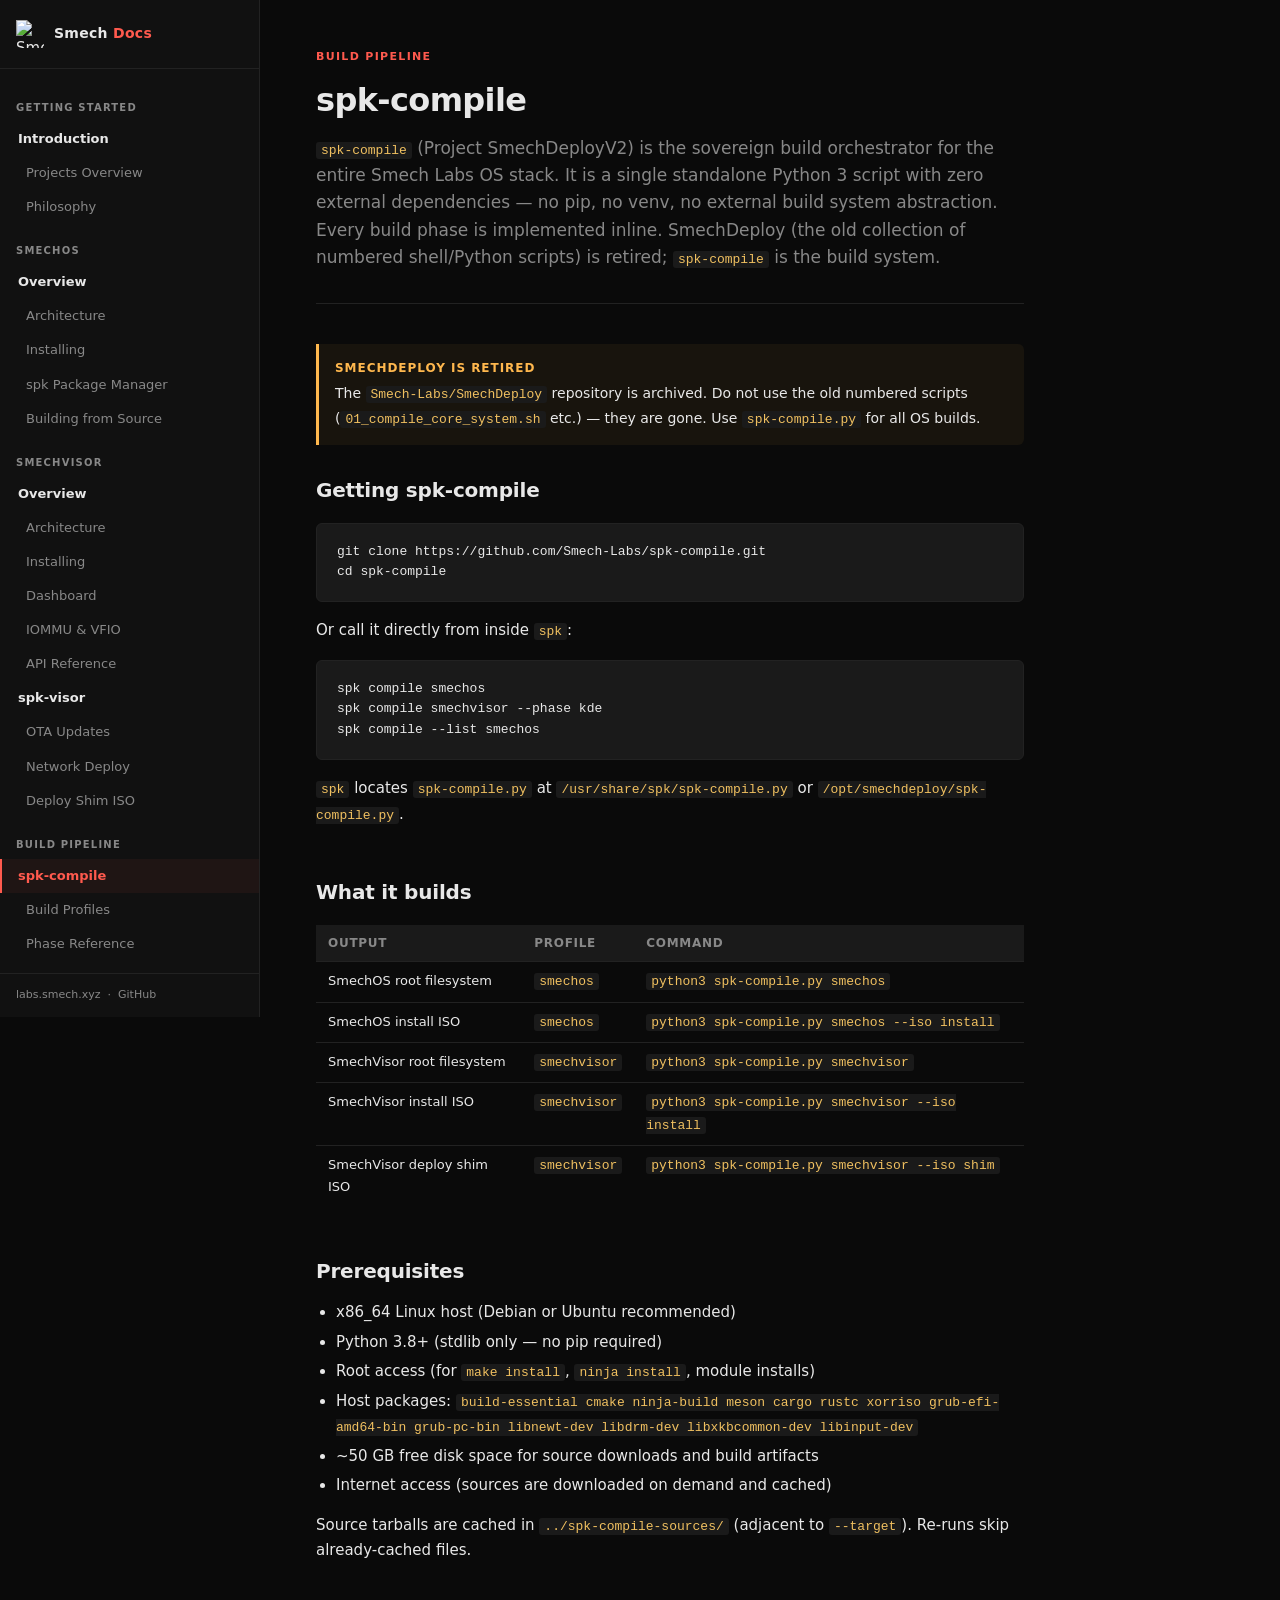
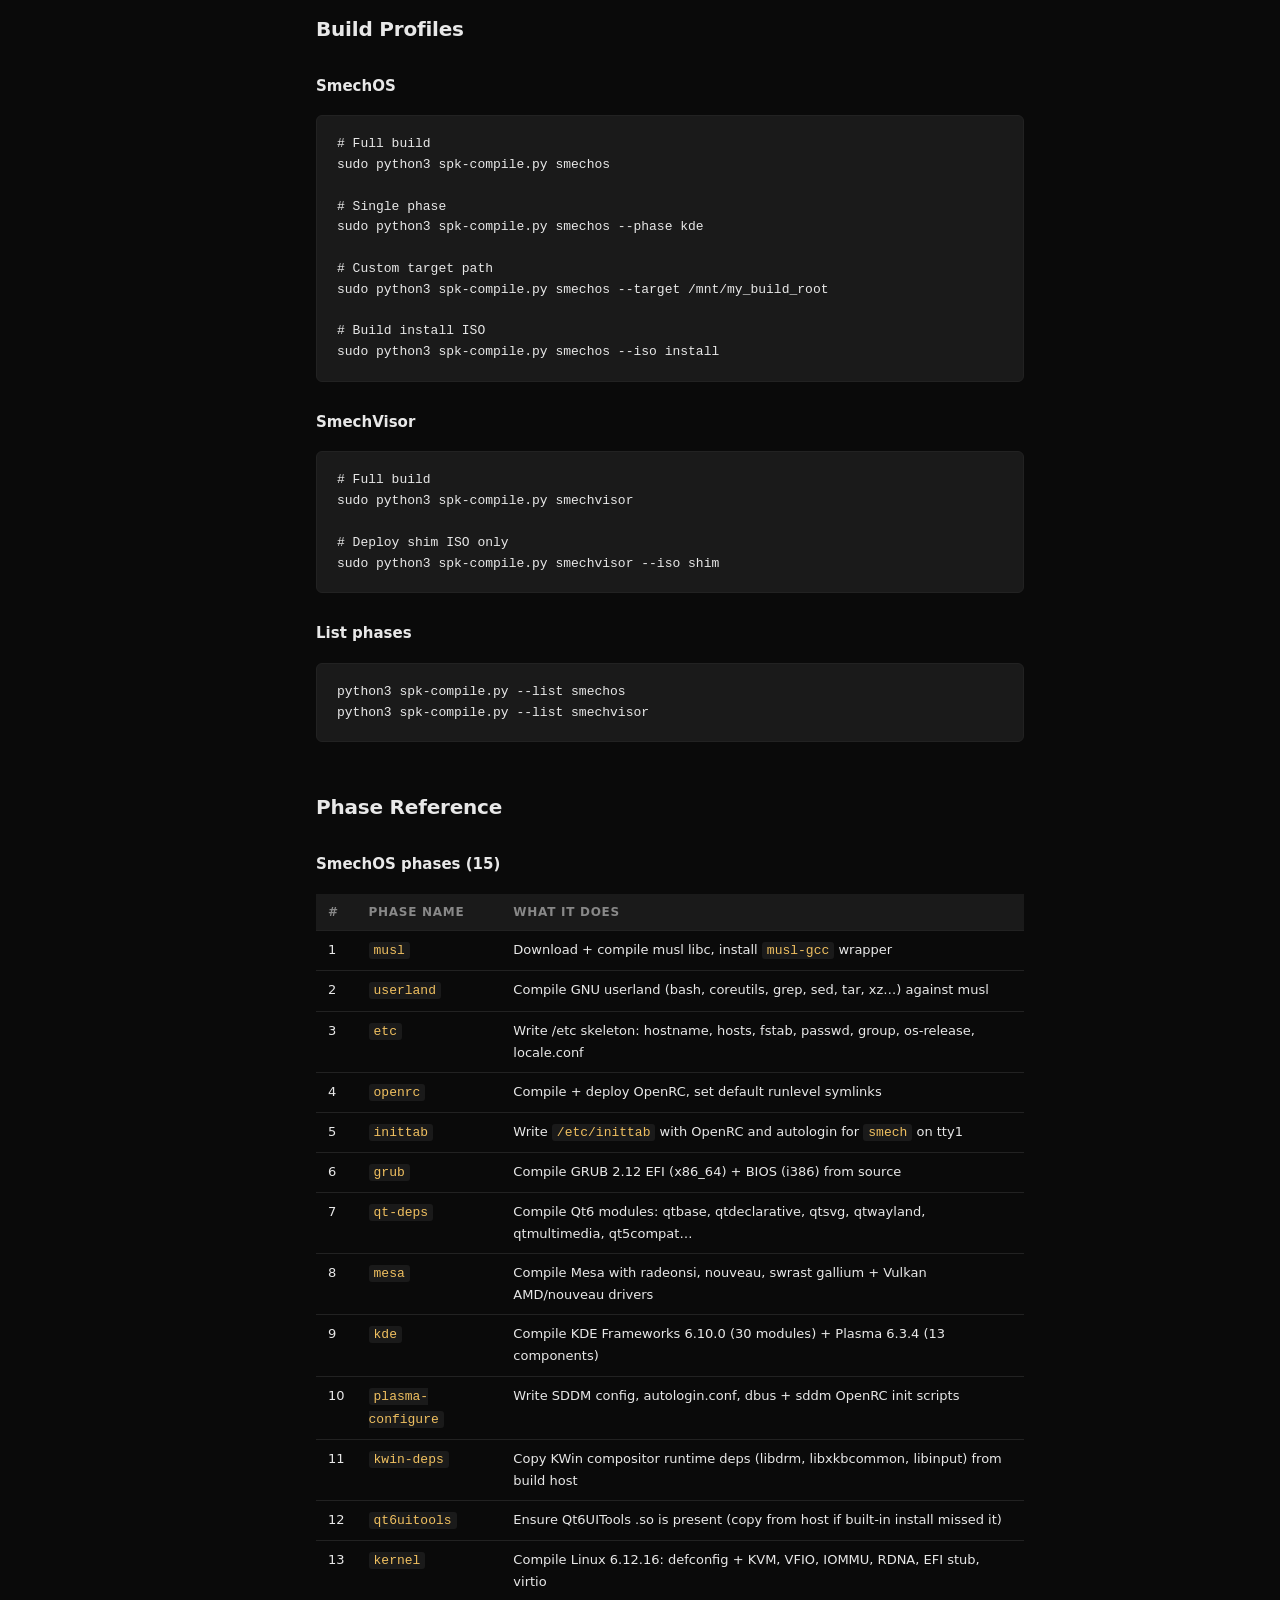
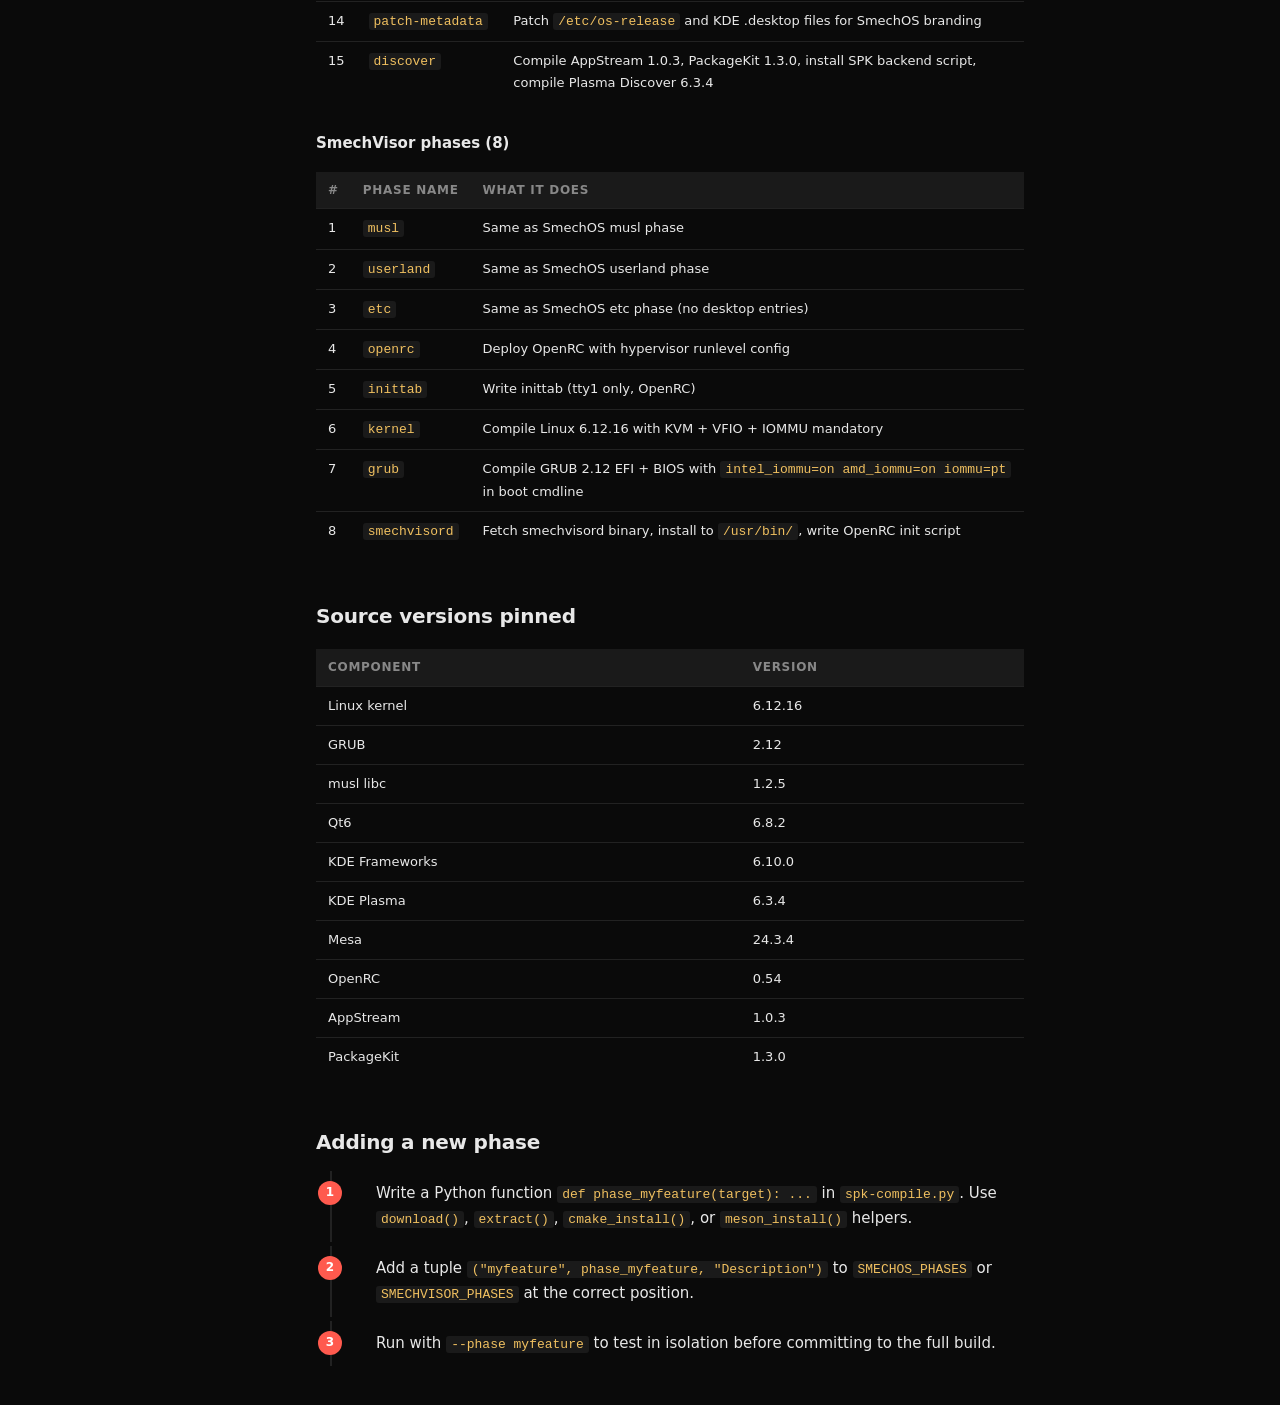
==== smechdeploy.html @ 501288fc "docs: retire SmechDeploy page, replace with spk-compile reference - Page renamed to spk-compile (tit" ====
<!DOCTYPE html>
<html lang="en">
<head>
<meta charset="UTF-8">
<meta name="viewport" content="width=device-width, initial-scale=1.0">
<title>spk-compile -- Smech Labs Docs</title>
<link rel="stylesheet" href="style.css">
<link rel="icon" href="https://labs.smech.xyz/logo.svg" type="image/svg+xml">
</head>
<body>

<button class="nav-toggle" id="navToggle" aria-label="Toggle navigation"><span></span><span></span><span></span></button>

<aside class="sidebar">
  <a class="sidebar-brand" href="index.html">
    <img src="https://labs.smech.xyz/logo.svg" alt="Smech Labs">
    <span>Smech <em>Docs</em></span>
  </a>
  <nav class="sidebar-nav">
    <span class="nav-section-label">Getting Started</span>
    <a href="index.html" class="section-link">Introduction</a>
    <a href="index.html#projects">Projects Overview</a>
    <a href="index.html#philosophy">Philosophy</a>

    <span class="nav-section-label">SmechOS</span>
    <a href="smechos.html" class="section-link">Overview</a>
    <a href="smechos.html#architecture">Architecture</a>
    <a href="smechos.html#installing">Installing</a>
    <a href="smechos.html#spk">spk Package Manager</a>
    <a href="smechos.html#build">Building from Source</a>

    <span class="nav-section-label">SmechVisor</span>
    <a href="smechvisor.html" class="section-link">Overview</a>
    <a href="smechvisor.html#architecture">Architecture</a>
    <a href="smechvisor.html#installing">Installing</a>
    <a href="smechvisor.html#dashboard">Dashboard</a>
    <a href="smechvisor.html#iommu">IOMMU &amp; VFIO</a>
    <a href="smechvisor.html#api">API Reference</a>
    <a href="spk-visor.html" class="section-link">spk-visor</a>
    <a href="spk-visor.html#ota">OTA Updates</a>
    <a href="spk-visor.html#deploy">Network Deploy</a>
    <a href="spk-visor.html#shim">Deploy Shim ISO</a>

    <span class="nav-section-label">Build Pipeline</span>
    <a href="smechdeploy.html" class="section-link active">spk-compile</a>
    <a href="smechdeploy.html#profiles">Build Profiles</a>
    <a href="smechdeploy.html#phases">Phase Reference</a>
  </nav>
  <div class="sidebar-footer">
    <a href="https://labs.smech.xyz" target="_blank">labs.smech.xyz</a> &nbsp;·&nbsp;
    <a href="https://github.com/Smech-Labs" target="_blank">GitHub</a>
  </div>
</aside>

<main class="main">
  <h1>
    <span class="page-label">Build Pipeline</span>
    spk-compile
  </h1>
  <p class="page-intro">
    <code>spk-compile</code> (Project SmechDeployV2) is the sovereign build orchestrator
    for the entire Smech Labs OS stack. It is a single standalone Python 3 script with
    zero external dependencies — no pip, no venv, no external build system abstraction.
    Every build phase is implemented inline. SmechDeploy (the old collection of numbered
    shell/Python scripts) is retired; <code>spk-compile</code> is the build system.
  </p>

  <div class="callout warn">
    <strong>SmechDeploy is retired</strong>
    The <code>Smech-Labs/SmechDeploy</code> repository is archived. Do not use the old
    numbered scripts (<code>01_compile_core_system.sh</code> etc.) — they are gone.
    Use <code>spk-compile.py</code> for all OS builds.
  </div>

  <h2>Getting spk-compile</h2>
  <pre><code>git clone https://github.com/Smech-Labs/spk-compile.git
cd spk-compile</code></pre>
  <p>Or call it directly from inside <code>spk</code>:</p>
  <pre><code>spk compile smechos
spk compile smechvisor --phase kde
spk compile --list smechos</code></pre>
  <p><code>spk</code> locates <code>spk-compile.py</code> at
     <code>/usr/share/spk/spk-compile.py</code> or
     <code>/opt/smechdeploy/spk-compile.py</code>.</p>

  <h2>What it builds</h2>
  <table>
    <thead><tr><th>Output</th><th>Profile</th><th>Command</th></tr></thead>
    <tbody>
      <tr>
        <td>SmechOS root filesystem</td>
        <td><code>smechos</code></td>
        <td><code>python3 spk-compile.py smechos</code></td>
      </tr>
      <tr>
        <td>SmechOS install ISO</td>
        <td><code>smechos</code></td>
        <td><code>python3 spk-compile.py smechos --iso install</code></td>
      </tr>
      <tr>
        <td>SmechVisor root filesystem</td>
        <td><code>smechvisor</code></td>
        <td><code>python3 spk-compile.py smechvisor</code></td>
      </tr>
      <tr>
        <td>SmechVisor install ISO</td>
        <td><code>smechvisor</code></td>
        <td><code>python3 spk-compile.py smechvisor --iso install</code></td>
      </tr>
      <tr>
        <td>SmechVisor deploy shim ISO</td>
        <td><code>smechvisor</code></td>
        <td><code>python3 spk-compile.py smechvisor --iso shim</code></td>
      </tr>
    </tbody>
  </table>

  <h2>Prerequisites</h2>
  <ul>
    <li>x86_64 Linux host (Debian or Ubuntu recommended)</li>
    <li>Python 3.8+ (stdlib only — no pip required)</li>
    <li>Root access (for <code>make install</code>, <code>ninja install</code>, module installs)</li>
    <li>Host packages: <code>build-essential cmake ninja-build meson cargo rustc xorriso grub-efi-amd64-bin grub-pc-bin libnewt-dev libdrm-dev libxkbcommon-dev libinput-dev</code></li>
    <li>~50 GB free disk space for source downloads and build artifacts</li>
    <li>Internet access (sources are downloaded on demand and cached)</li>
  </ul>
  <p>Source tarballs are cached in <code>../spk-compile-sources/</code> (adjacent to <code>--target</code>).
     Re-runs skip already-cached files.</p>

  <h2 id="profiles">Build Profiles</h2>

  <h3>SmechOS</h3>
  <pre><code># Full build
sudo python3 spk-compile.py smechos

# Single phase
sudo python3 spk-compile.py smechos --phase kde

# Custom target path
sudo python3 spk-compile.py smechos --target /mnt/my_build_root

# Build install ISO
sudo python3 spk-compile.py smechos --iso install</code></pre>

  <h3>SmechVisor</h3>
  <pre><code># Full build
sudo python3 spk-compile.py smechvisor

# Deploy shim ISO only
sudo python3 spk-compile.py smechvisor --iso shim</code></pre>

  <h3>List phases</h3>
  <pre><code>python3 spk-compile.py --list smechos
python3 spk-compile.py --list smechvisor</code></pre>

  <h2 id="phases">Phase Reference</h2>

  <h3>SmechOS phases (15)</h3>
  <table>
    <thead><tr><th>#</th><th>Phase name</th><th>What it does</th></tr></thead>
    <tbody>
      <tr><td>1</td><td><code>musl</code></td><td>Download + compile musl libc, install <code>musl-gcc</code> wrapper</td></tr>
      <tr><td>2</td><td><code>userland</code></td><td>Compile GNU userland (bash, coreutils, grep, sed, tar, xz…) against musl</td></tr>
      <tr><td>3</td><td><code>etc</code></td><td>Write /etc skeleton: hostname, hosts, fstab, passwd, group, os-release, locale.conf</td></tr>
      <tr><td>4</td><td><code>openrc</code></td><td>Compile + deploy OpenRC, set default runlevel symlinks</td></tr>
      <tr><td>5</td><td><code>inittab</code></td><td>Write <code>/etc/inittab</code> with OpenRC and autologin for <code>smech</code> on tty1</td></tr>
      <tr><td>6</td><td><code>grub</code></td><td>Compile GRUB 2.12 EFI (x86_64) + BIOS (i386) from source</td></tr>
      <tr><td>7</td><td><code>qt-deps</code></td><td>Compile Qt6 modules: qtbase, qtdeclarative, qtsvg, qtwayland, qtmultimedia, qt5compat…</td></tr>
      <tr><td>8</td><td><code>mesa</code></td><td>Compile Mesa with radeonsi, nouveau, swrast gallium + Vulkan AMD/nouveau drivers</td></tr>
      <tr><td>9</td><td><code>kde</code></td><td>Compile KDE Frameworks 6.10.0 (30 modules) + Plasma 6.3.4 (13 components)</td></tr>
      <tr><td>10</td><td><code>plasma-configure</code></td><td>Write SDDM config, autologin.conf, dbus + sddm OpenRC init scripts</td></tr>
      <tr><td>11</td><td><code>kwin-deps</code></td><td>Copy KWin compositor runtime deps (libdrm, libxkbcommon, libinput) from build host</td></tr>
      <tr><td>12</td><td><code>qt6uitools</code></td><td>Ensure Qt6UITools .so is present (copy from host if built-in install missed it)</td></tr>
      <tr><td>13</td><td><code>kernel</code></td><td>Compile Linux 6.12.16: defconfig + KVM, VFIO, IOMMU, RDNA, EFI stub, virtio</td></tr>
      <tr><td>14</td><td><code>patch-metadata</code></td><td>Patch <code>/etc/os-release</code> and KDE .desktop files for SmechOS branding</td></tr>
      <tr><td>15</td><td><code>discover</code></td><td>Compile AppStream 1.0.3, PackageKit 1.3.0, install SPK backend script, compile Plasma Discover 6.3.4</td></tr>
    </tbody>
  </table>

  <h3>SmechVisor phases (8)</h3>
  <table>
    <thead><tr><th>#</th><th>Phase name</th><th>What it does</th></tr></thead>
    <tbody>
      <tr><td>1</td><td><code>musl</code></td><td>Same as SmechOS musl phase</td></tr>
      <tr><td>2</td><td><code>userland</code></td><td>Same as SmechOS userland phase</td></tr>
      <tr><td>3</td><td><code>etc</code></td><td>Same as SmechOS etc phase (no desktop entries)</td></tr>
      <tr><td>4</td><td><code>openrc</code></td><td>Deploy OpenRC with hypervisor runlevel config</td></tr>
      <tr><td>5</td><td><code>inittab</code></td><td>Write inittab (tty1 only, OpenRC)</td></tr>
      <tr><td>6</td><td><code>kernel</code></td><td>Compile Linux 6.12.16 with KVM + VFIO + IOMMU mandatory</td></tr>
      <tr><td>7</td><td><code>grub</code></td><td>Compile GRUB 2.12 EFI + BIOS with <code>intel_iommu=on amd_iommu=on iommu=pt</code> in boot cmdline</td></tr>
      <tr><td>8</td><td><code>smechvisord</code></td><td>Fetch smechvisord binary, install to <code>/usr/bin/</code>, write OpenRC init script</td></tr>
    </tbody>
  </table>

  <h2>Source versions pinned</h2>
  <table>
    <thead><tr><th>Component</th><th>Version</th></tr></thead>
    <tbody>
      <tr><td>Linux kernel</td><td>6.12.16</td></tr>
      <tr><td>GRUB</td><td>2.12</td></tr>
      <tr><td>musl libc</td><td>1.2.5</td></tr>
      <tr><td>Qt6</td><td>6.8.2</td></tr>
      <tr><td>KDE Frameworks</td><td>6.10.0</td></tr>
      <tr><td>KDE Plasma</td><td>6.3.4</td></tr>
      <tr><td>Mesa</td><td>24.3.4</td></tr>
      <tr><td>OpenRC</td><td>0.54</td></tr>
      <tr><td>AppStream</td><td>1.0.3</td></tr>
      <tr><td>PackageKit</td><td>1.3.0</td></tr>
    </tbody>
  </table>

  <h2>Adding a new phase</h2>
  <ol class="steps">
    <li>Write a Python function <code>def phase_myfeature(target): ...</code> in <code>spk-compile.py</code>. Use <code>download()</code>, <code>extract()</code>, <code>cmake_install()</code>, or <code>meson_install()</code> helpers.</li>
    <li>Add a tuple <code>("myfeature", phase_myfeature, "Description")</code> to <code>SMECHOS_PHASES</code> or <code>SMECHVISOR_PHASES</code> at the correct position.</li>
    <li>Run with <code>--phase myfeature</code> to test in isolation before committing to the full build.</li>
  </ol>
</main>

<script src="nav.js"></script>
</body>
</html>
---- style.css ----
:root {
  --bg: #0a0a0a;
  --bg2: #111111;
  --bg3: #1a1a1a;
  --border: #222222;
  --accent: #ff5a4e;
  --text: #e8e8e8;
  --text-dim: #888888;
  --text-code: #f0c060;
  --sidebar-w: 260px;
  --font: 'Inter', system-ui, sans-serif;
  --font-mono: 'JetBrains Mono', 'Fira Code', monospace;
}

* { box-sizing: border-box; margin: 0; padding: 0; }

body {
  background: var(--bg);
  color: var(--text);
  font-family: var(--font);
  font-size: 15px;
  line-height: 1.7;
  display: flex;
  min-height: 100vh;
}

/* ── Sidebar ── */
.sidebar {
  width: var(--sidebar-w);
  min-height: 100vh;
  background: var(--bg2);
  border-right: 1px solid var(--border);
  position: fixed;
  top: 0; left: 0;
  overflow-y: auto;
  display: flex;
  flex-direction: column;
  z-index: 100;
}

.sidebar-brand {
  display: flex;
  align-items: center;
  gap: 10px;
  padding: 20px 16px;
  border-bottom: 1px solid var(--border);
  text-decoration: none;
  color: var(--text);
}

.sidebar-brand img { width: 28px; height: 28px; }
.sidebar-brand span { font-weight: 700; font-size: 14px; letter-spacing: 0.02em; }
.sidebar-brand em { color: var(--accent); font-style: normal; }

.sidebar-nav { padding: 12px 0; flex: 1; }

.nav-section {
  margin-bottom: 4px;
}

.nav-section-label {
  display: block;
  padding: 6px 16px;
  font-size: 10px;
  font-weight: 700;
  letter-spacing: 0.12em;
  text-transform: uppercase;
  color: var(--text-dim);
  margin-top: 12px;
}

.sidebar-nav a {
  display: block;
  padding: 6px 16px 6px 24px;
  color: var(--text-dim);
  text-decoration: none;
  font-size: 13px;
  border-left: 2px solid transparent;
  transition: color 0.15s, border-color 0.15s, background 0.15s;
}

.sidebar-nav a:hover {
  color: var(--text);
  background: var(--bg3);
}

.sidebar-nav a.active {
  color: var(--accent);
  border-left-color: var(--accent);
  background: rgba(255,90,78,0.06);
}

.sidebar-nav a.section-link {
  padding-left: 16px;
  font-weight: 600;
  color: var(--text);
  font-size: 13px;
}

.sidebar-nav a.section-link.active {
  color: var(--accent);
  border-left-color: var(--accent);
}

.sidebar-footer {
  padding: 12px 16px;
  border-top: 1px solid var(--border);
  font-size: 11px;
  color: var(--text-dim);
}

.sidebar-footer a { color: var(--text-dim); text-decoration: none; }
.sidebar-footer a:hover { color: var(--accent); }

/* ── Main content ── */
.main {
  margin-left: var(--sidebar-w);
  flex: 1;
  max-width: 820px;
  padding: 48px 56px;
}

/* ── Typography ── */
h1 {
  font-size: 32px;
  font-weight: 800;
  margin-bottom: 8px;
  letter-spacing: -0.02em;
}

h1 .page-label {
  display: block;
  font-size: 11px;
  font-weight: 600;
  letter-spacing: 0.12em;
  text-transform: uppercase;
  color: var(--accent);
  margin-bottom: 6px;
}

.page-intro {
  font-size: 17px;
  color: var(--text-dim);
  margin-bottom: 40px;
  border-bottom: 1px solid var(--border);
  padding-bottom: 32px;
  line-height: 1.6;
}

h2 {
  font-size: 20px;
  font-weight: 700;
  margin: 40px 0 12px;
  padding-top: 8px;
  letter-spacing: -0.01em;
}

h2:first-of-type { margin-top: 0; }

h3 {
  font-size: 15px;
  font-weight: 700;
  margin: 28px 0 8px;
  color: var(--text);
}

p { margin-bottom: 14px; }
p:last-child { margin-bottom: 0; }

a { color: var(--accent); text-decoration: none; }
a:hover { text-decoration: underline; }

ul, ol { padding-left: 20px; margin-bottom: 14px; }
li { margin-bottom: 4px; }

/* ── Code ── */
code {
  font-family: var(--font-mono);
  font-size: 13px;
  color: var(--text-code);
  background: var(--bg3);
  padding: 1px 5px;
  border-radius: 3px;
}

pre {
  background: var(--bg3);
  border: 1px solid var(--border);
  border-radius: 6px;
  padding: 18px 20px;
  overflow-x: auto;
  margin: 16px 0;
  font-family: var(--font-mono);
  font-size: 13px;
  line-height: 1.6;
}

pre code {
  background: none;
  padding: 0;
  color: var(--text);
}

/* ── Info boxes ── */
.callout {
  border-left: 3px solid var(--accent);
  background: rgba(255,90,78,0.06);
  padding: 14px 16px;
  border-radius: 0 6px 6px 0;
  margin: 20px 0;
  font-size: 14px;
}

.callout.note {
  border-color: #4e9fff;
  background: rgba(78,159,255,0.06);
}

.callout.warn {
  border-color: #ffb84e;
  background: rgba(255,184,78,0.06);
}

.callout strong { display: block; margin-bottom: 4px; font-size: 12px; text-transform: uppercase; letter-spacing: 0.08em; }
.callout.note strong { color: #4e9fff; }
.callout.warn strong { color: #ffb84e; }
.callout strong { color: var(--accent); }

/* ── Tables ── */
table {
  width: 100%;
  border-collapse: collapse;
  margin: 16px 0;
  font-size: 13px;
}

th {
  text-align: left;
  padding: 8px 12px;
  background: var(--bg3);
  border-bottom: 1px solid var(--border);
  font-weight: 600;
  font-size: 12px;
  text-transform: uppercase;
  letter-spacing: 0.06em;
  color: var(--text-dim);
}

td {
  padding: 8px 12px;
  border-bottom: 1px solid var(--border);
  vertical-align: top;
}

tr:last-child td { border-bottom: none; }

/* ── Badges ── */
.badge {
  display: inline-block;
  padding: 2px 7px;
  border-radius: 3px;
  font-size: 11px;
  font-weight: 700;
  letter-spacing: 0.04em;
  text-transform: uppercase;
}

.badge-alpha { background: rgba(255,90,78,0.15); color: #ff5a4e; }
.badge-beta  { background: rgba(255,184,78,0.15); color: #ffb84e; }

/* ── Command reference cards ── */
.cmd-card {
  border: 1px solid var(--border);
  border-radius: 6px;
  margin: 12px 0;
  overflow: hidden;
}

.cmd-card-header {
  padding: 10px 14px;
  background: var(--bg3);
  display: flex;
  align-items: center;
  gap: 10px;
}

.cmd-card-header code {
  background: none;
  padding: 0;
  font-size: 14px;
  font-weight: 700;
  color: var(--text);
}

.cmd-card-body {
  padding: 12px 14px;
  font-size: 13px;
}

/* ── Step list ── */
.steps { list-style: none; padding: 0; counter-reset: steps; }
.steps li {
  counter-increment: steps;
  padding: 10px 12px 10px 44px;
  border-left: 2px solid var(--border);
  margin-left: 14px;
  margin-bottom: 4px;
  position: relative;
}
.steps li::before {
  content: counter(steps);
  position: absolute;
  left: -14px;
  top: 10px;
  width: 24px;
  height: 24px;
  background: var(--accent);
  color: #fff;
  border-radius: 50%;
  font-size: 12px;
  font-weight: 700;
  display: flex;
  align-items: center;
  justify-content: center;
}

/* ── Nav toggle (mobile) ── */
.nav-toggle {
  display: none;
  position: fixed;
  top: 14px;
  left: 14px;
  z-index: 200;
  background: var(--bg2);
  border: 1px solid var(--border);
  border-radius: 4px;
  padding: 8px 10px;
  cursor: pointer;
  flex-direction: column;
  gap: 4px;
}

.nav-toggle span {
  display: block;
  width: 18px;
  height: 2px;
  background: var(--text);
  border-radius: 1px;
}

@media (max-width: 768px) {
  .sidebar { transform: translateX(-100%); transition: transform 0.2s; }
  .sidebar.open { transform: translateX(0); }
  .main { margin-left: 0; padding: 72px 20px 40px; }
  .nav-toggle { display: flex; }
}

hr { border: none; border-top: 1px solid var(--border); margin: 32px 0; }
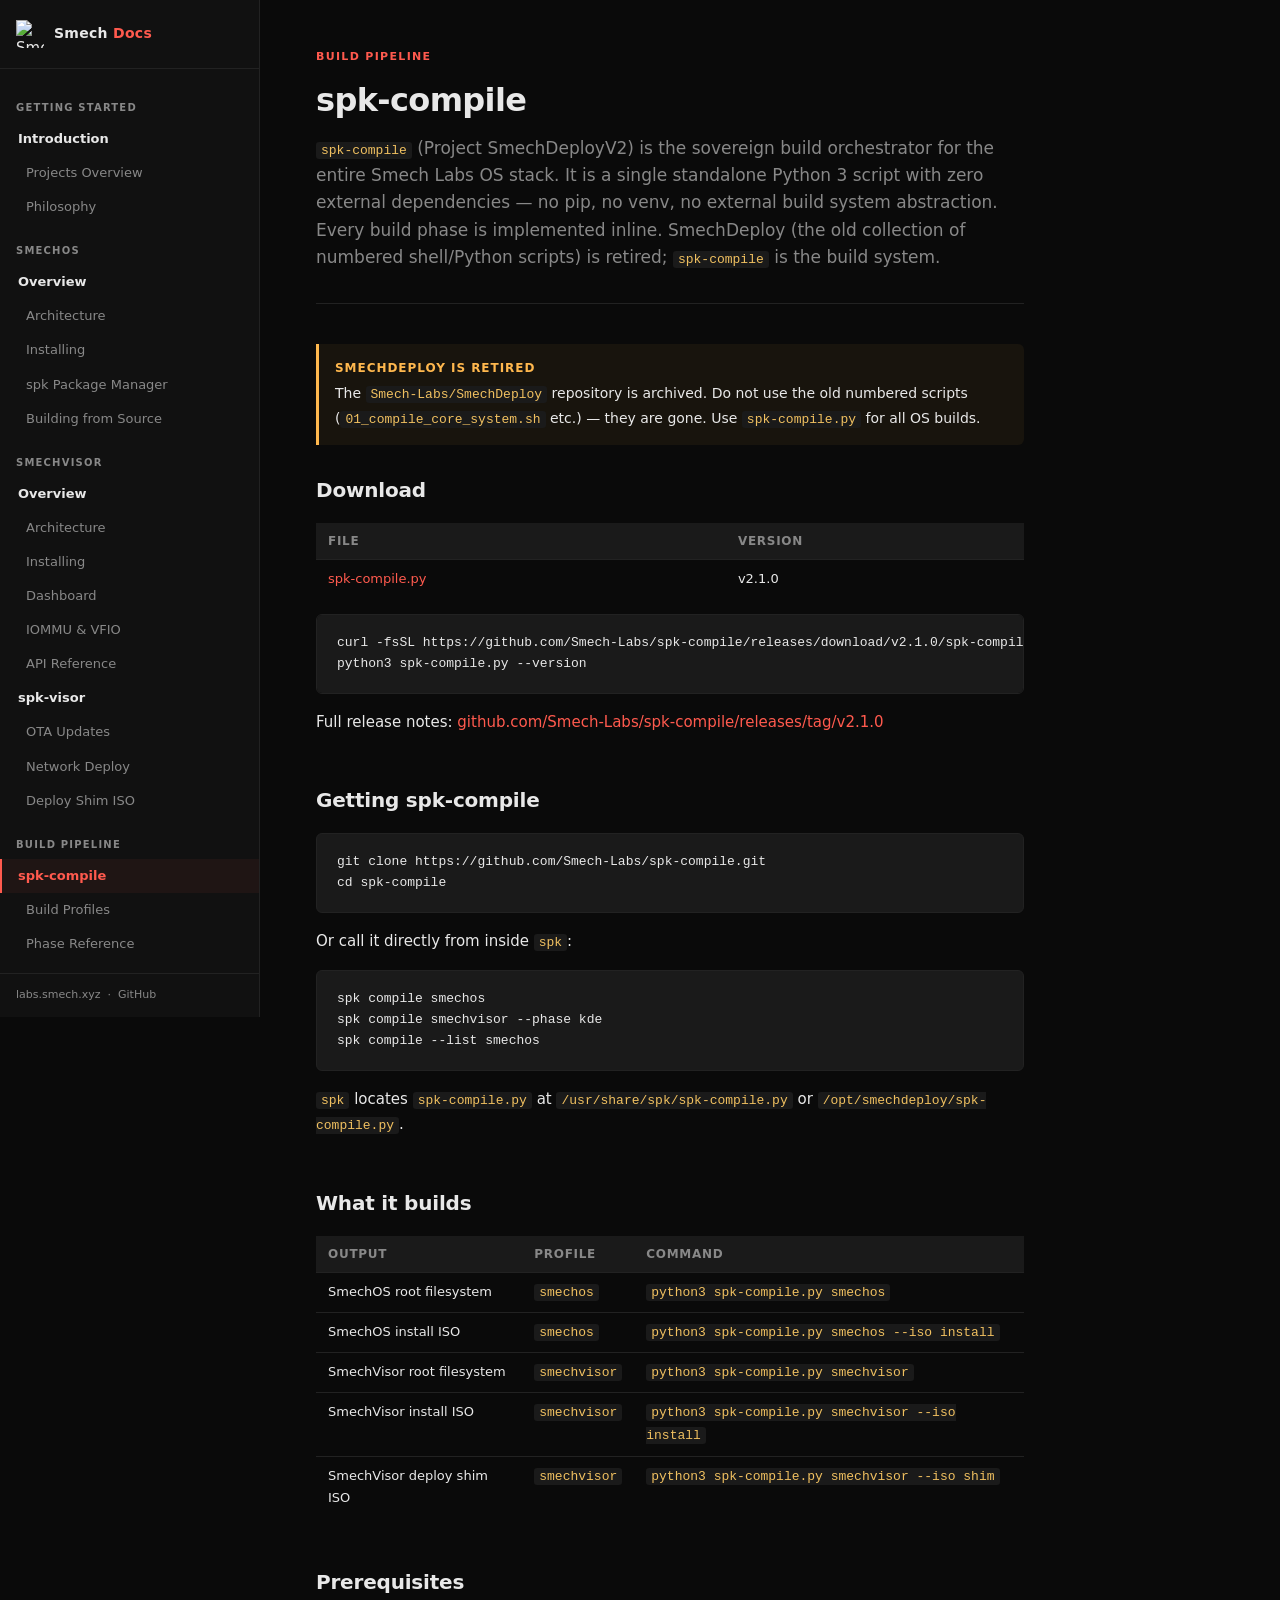
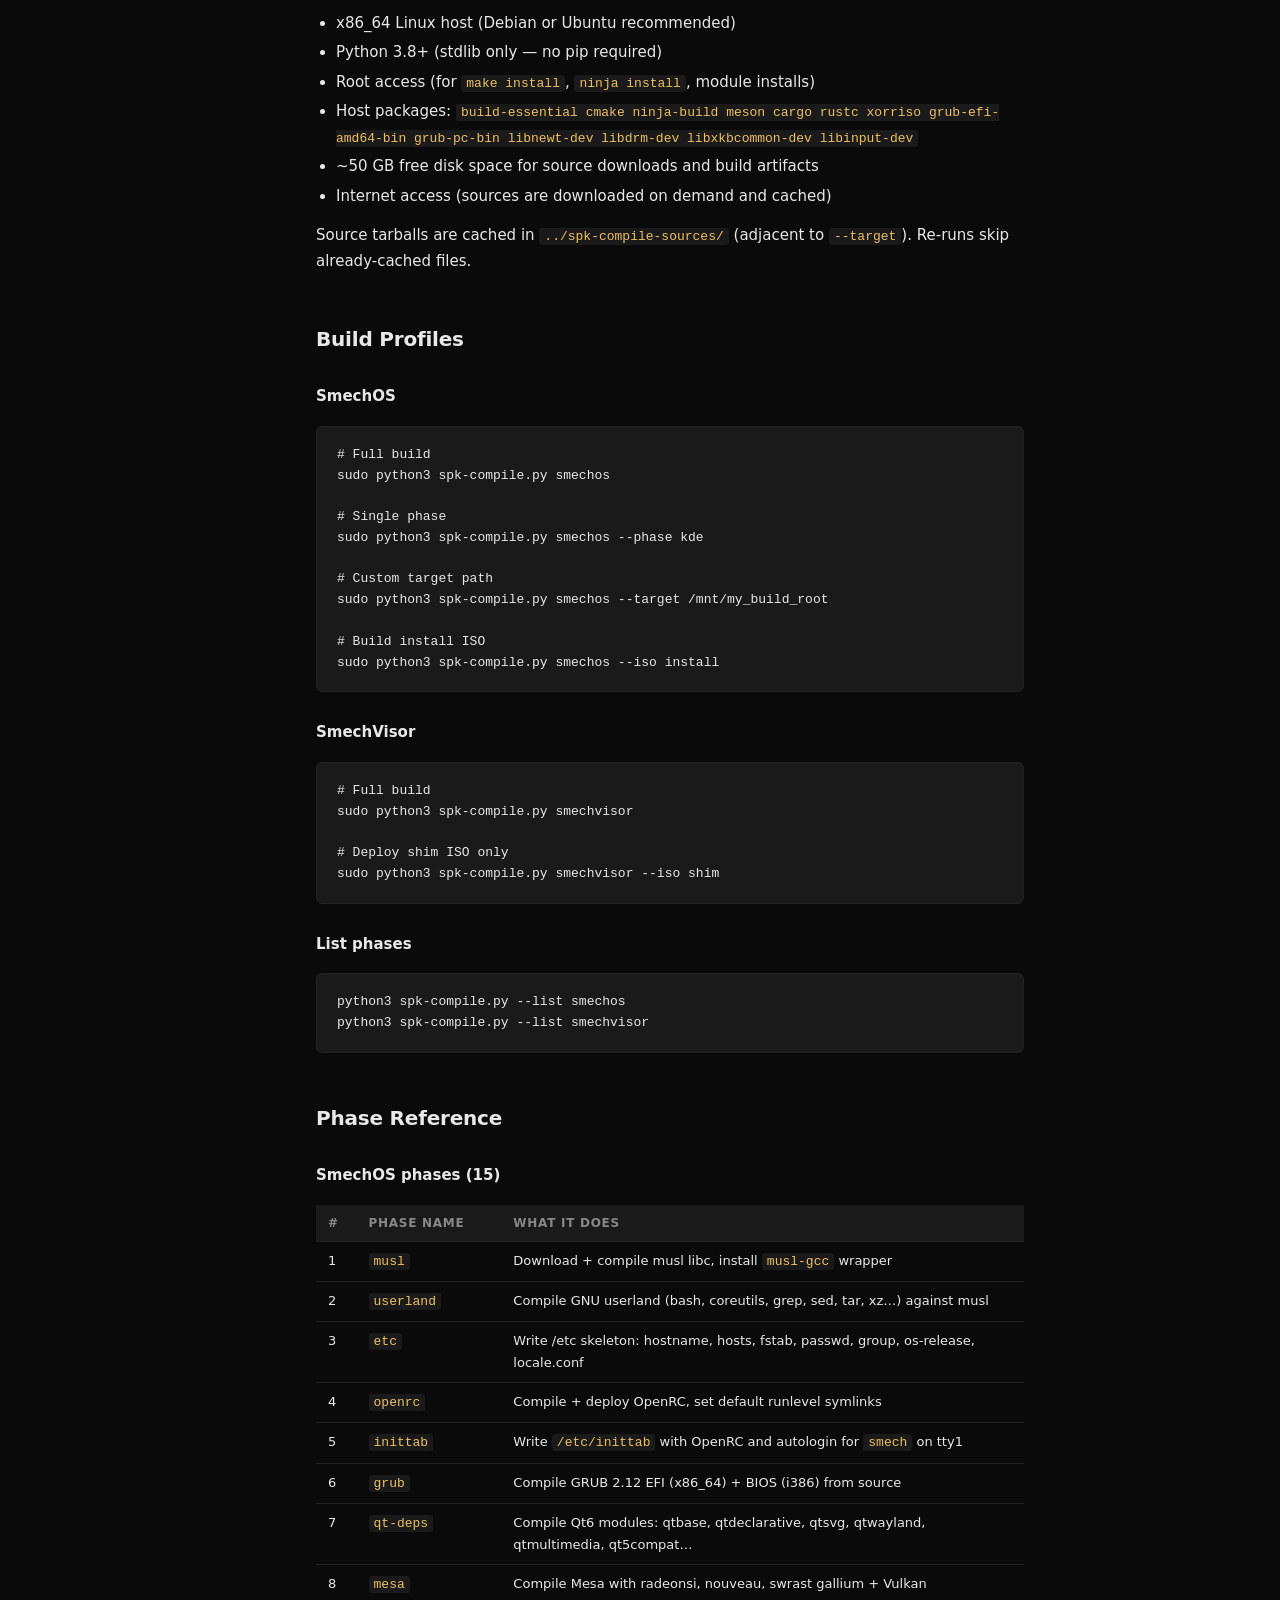
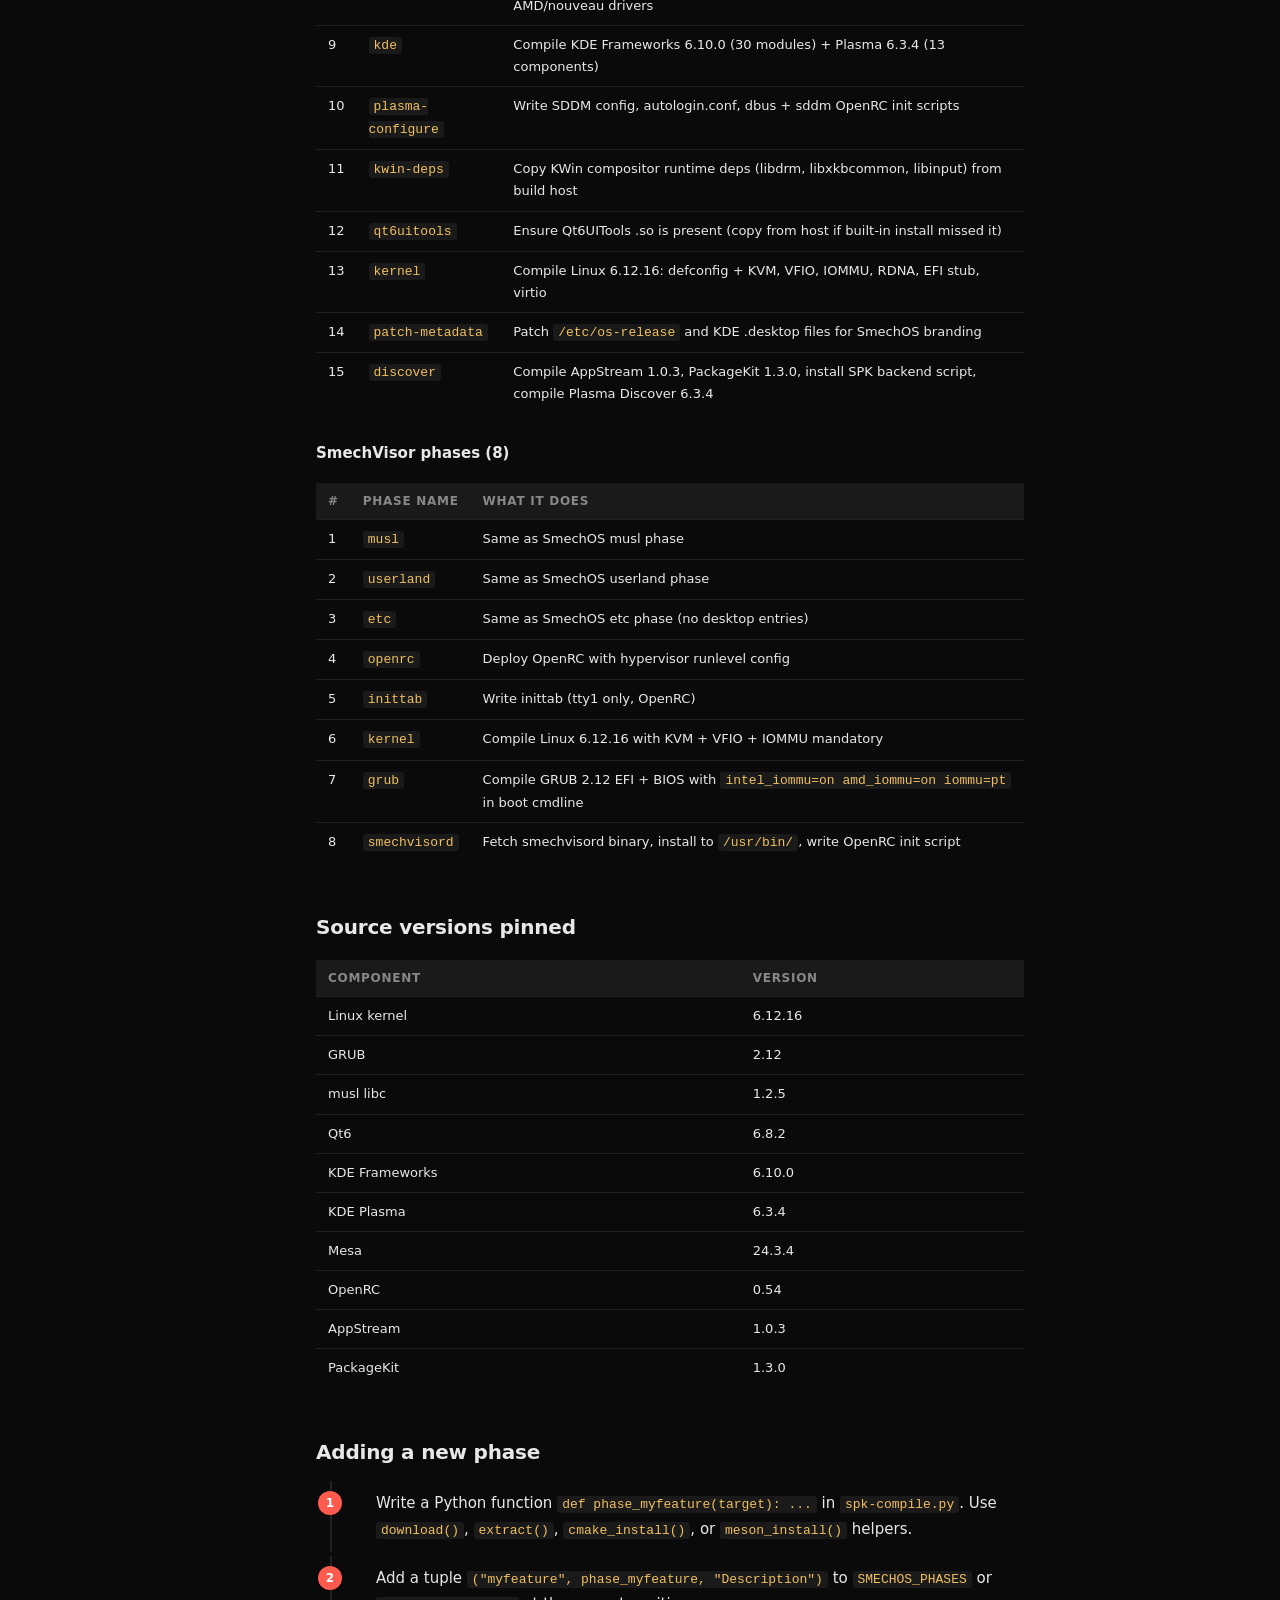
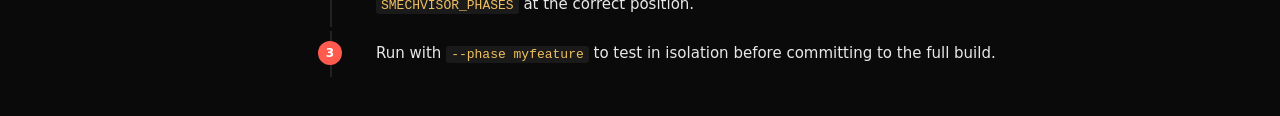
==== commit 928425e7: "docs: add release download links for spk and spk-compile smechos.html:   - spk section: download tab" ====
--- a/smechdeploy.html
+++ b/smechdeploy.html
@@ -71,6 +71,20 @@
     numbered scripts (<code>01_compile_core_system.sh</code> etc.) — they are gone.
     Use <code>spk-compile.py</code> for all OS builds.
   </div>
+
+  <h2>Download</h2>
+  <table>
+    <thead><tr><th>File</th><th>Version</th></tr></thead>
+    <tbody>
+      <tr>
+        <td><a href="https://github.com/Smech-Labs/spk-compile/releases/download/v2.1.0/spk-compile.py" target="_blank" rel="noopener">spk-compile.py</a></td>
+        <td>v2.1.0</td>
+      </tr>
+    </tbody>
+  </table>
+  <pre><code>curl -fsSL https://github.com/Smech-Labs/spk-compile/releases/download/v2.1.0/spk-compile.py -o spk-compile.py
+python3 spk-compile.py --version</code></pre>
+  <p>Full release notes: <a href="https://github.com/Smech-Labs/spk-compile/releases/tag/v2.1.0" target="_blank" rel="noopener">github.com/Smech-Labs/spk-compile/releases/tag/v2.1.0</a></p>
 
   <h2>Getting spk-compile</h2>
   <pre><code>git clone https://github.com/Smech-Labs/spk-compile.git
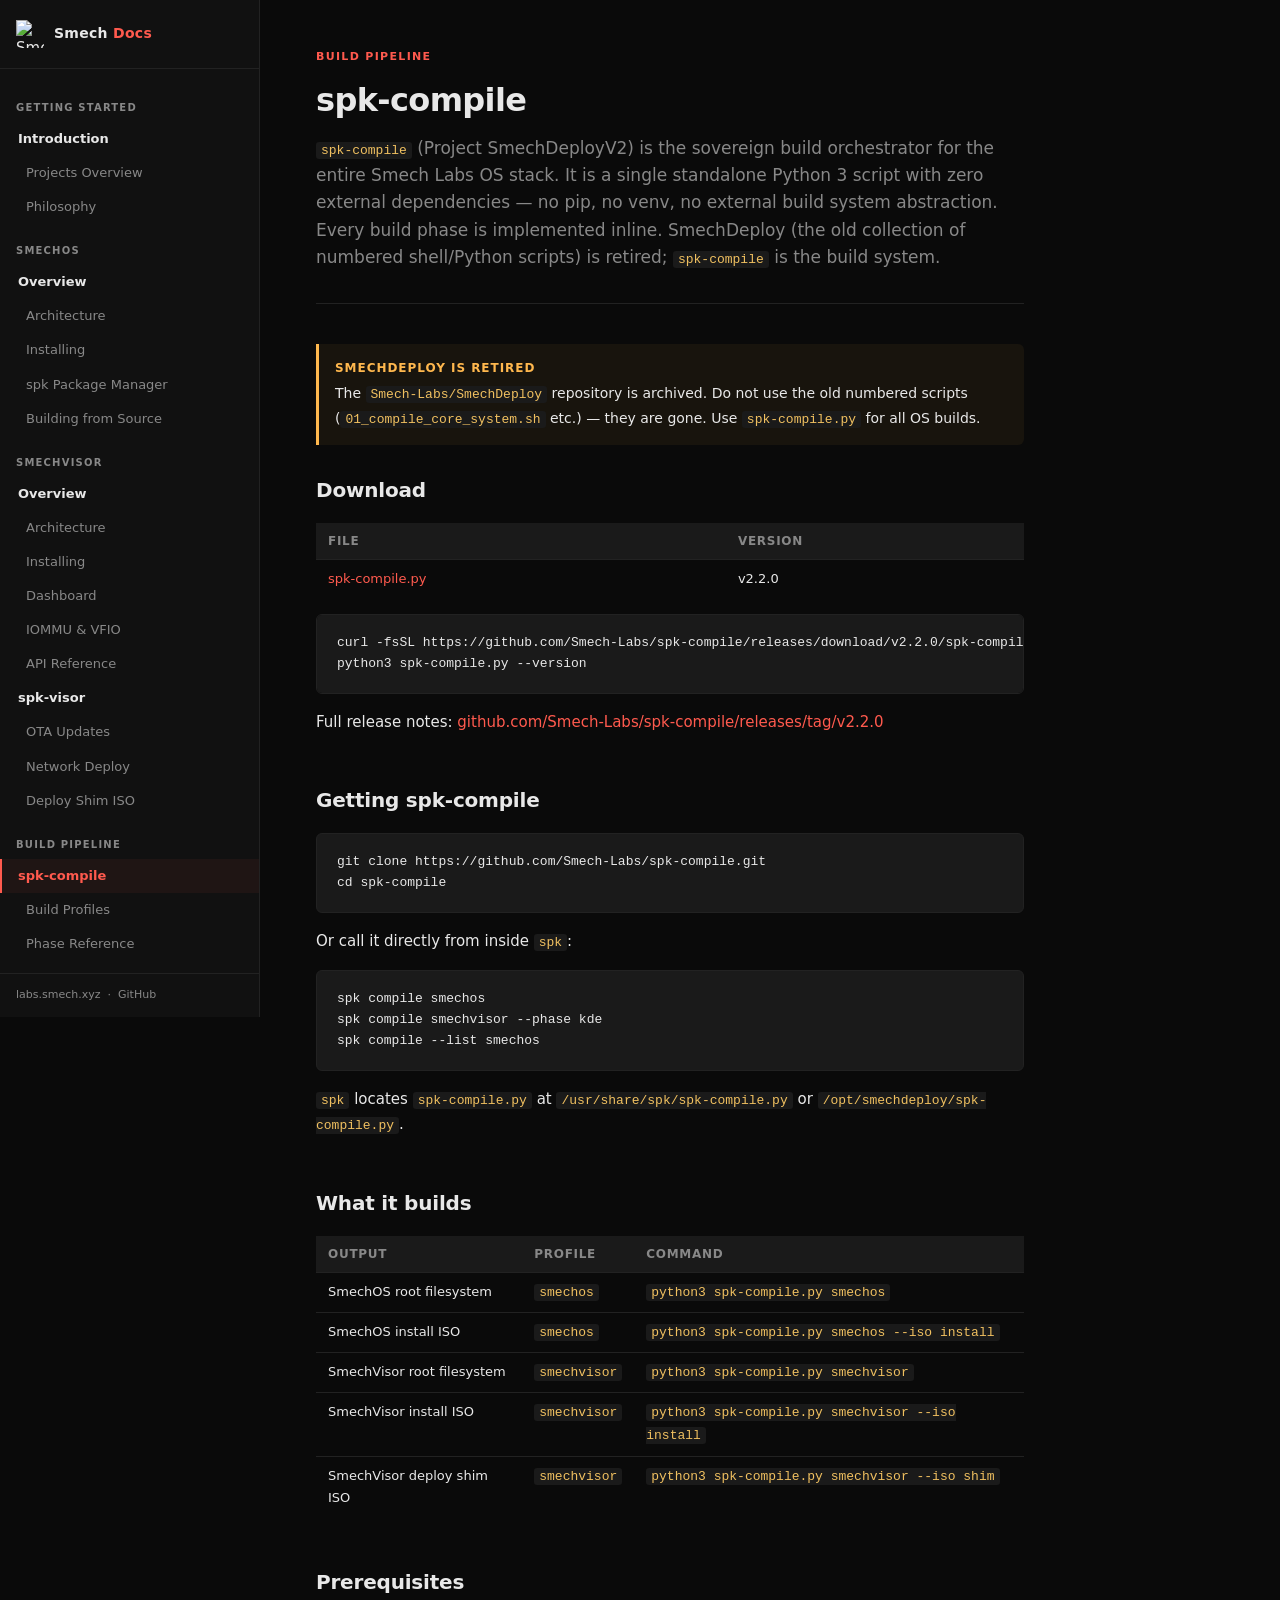
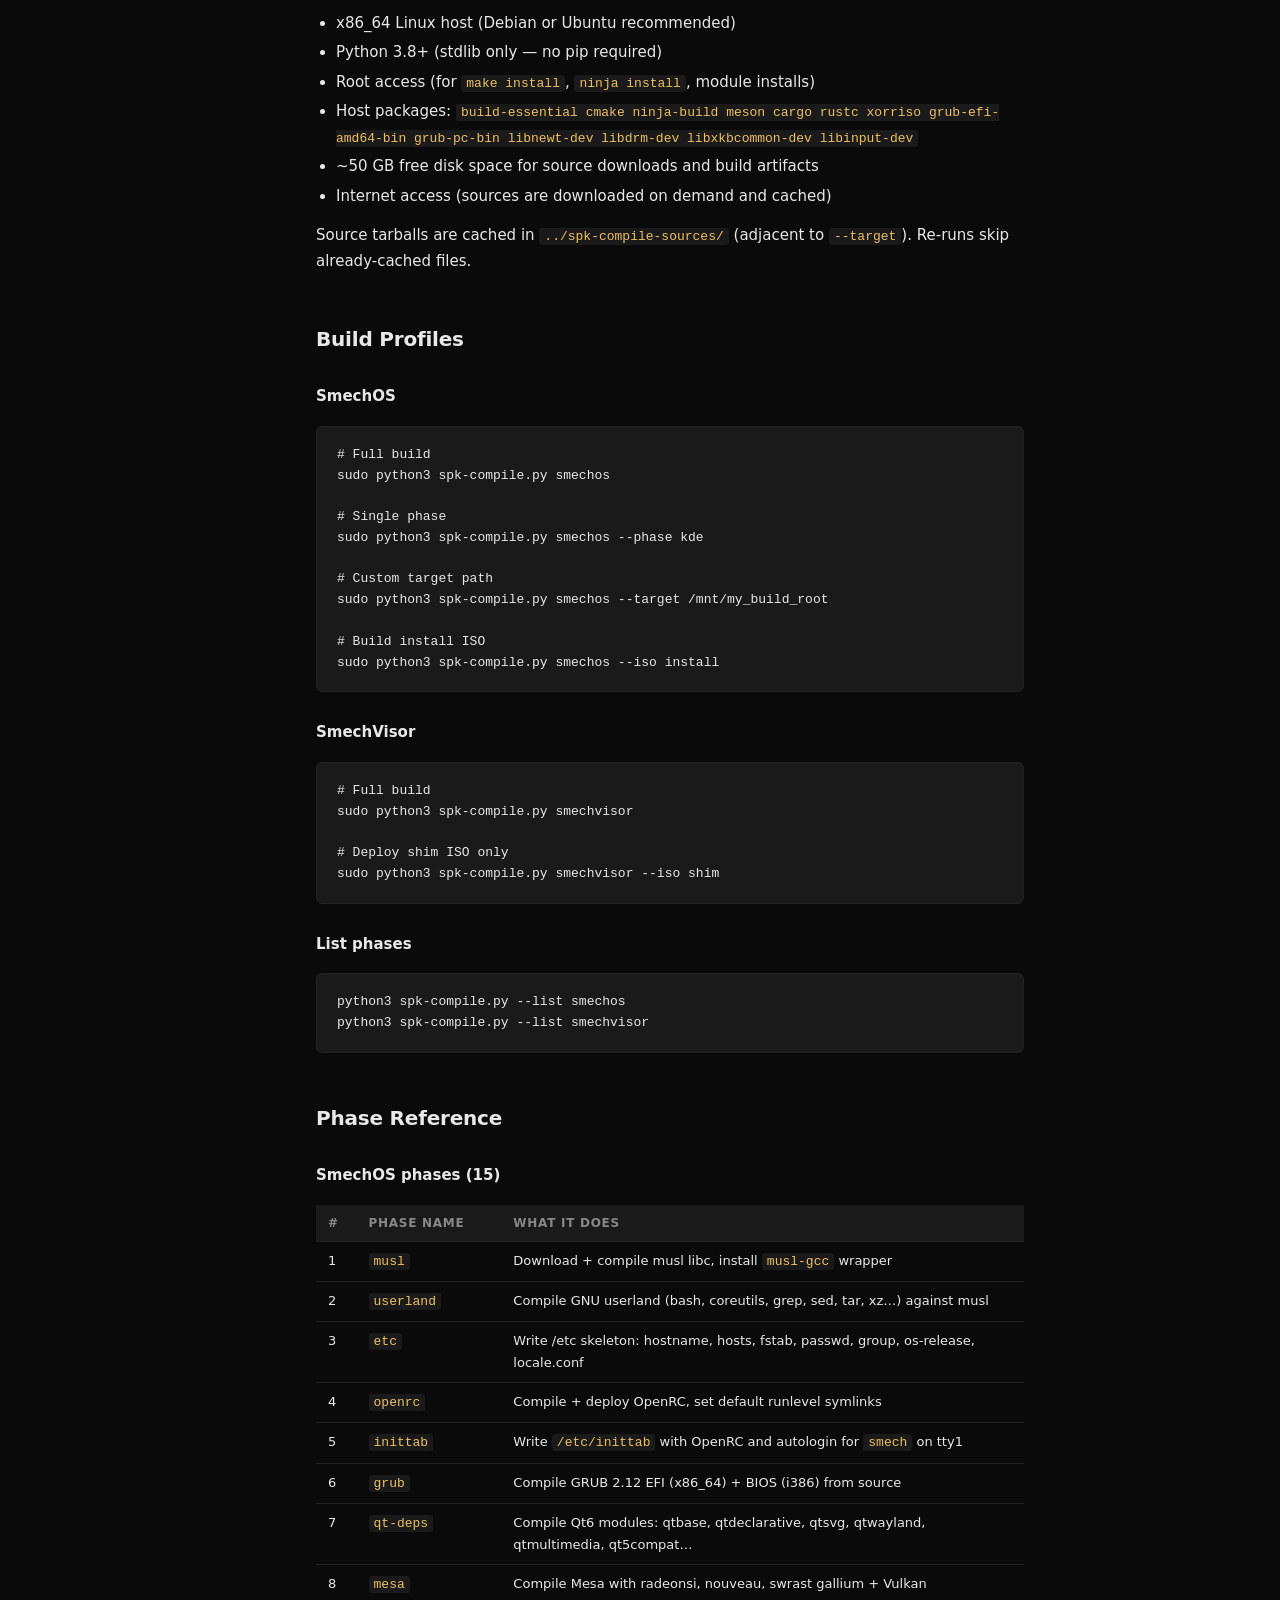
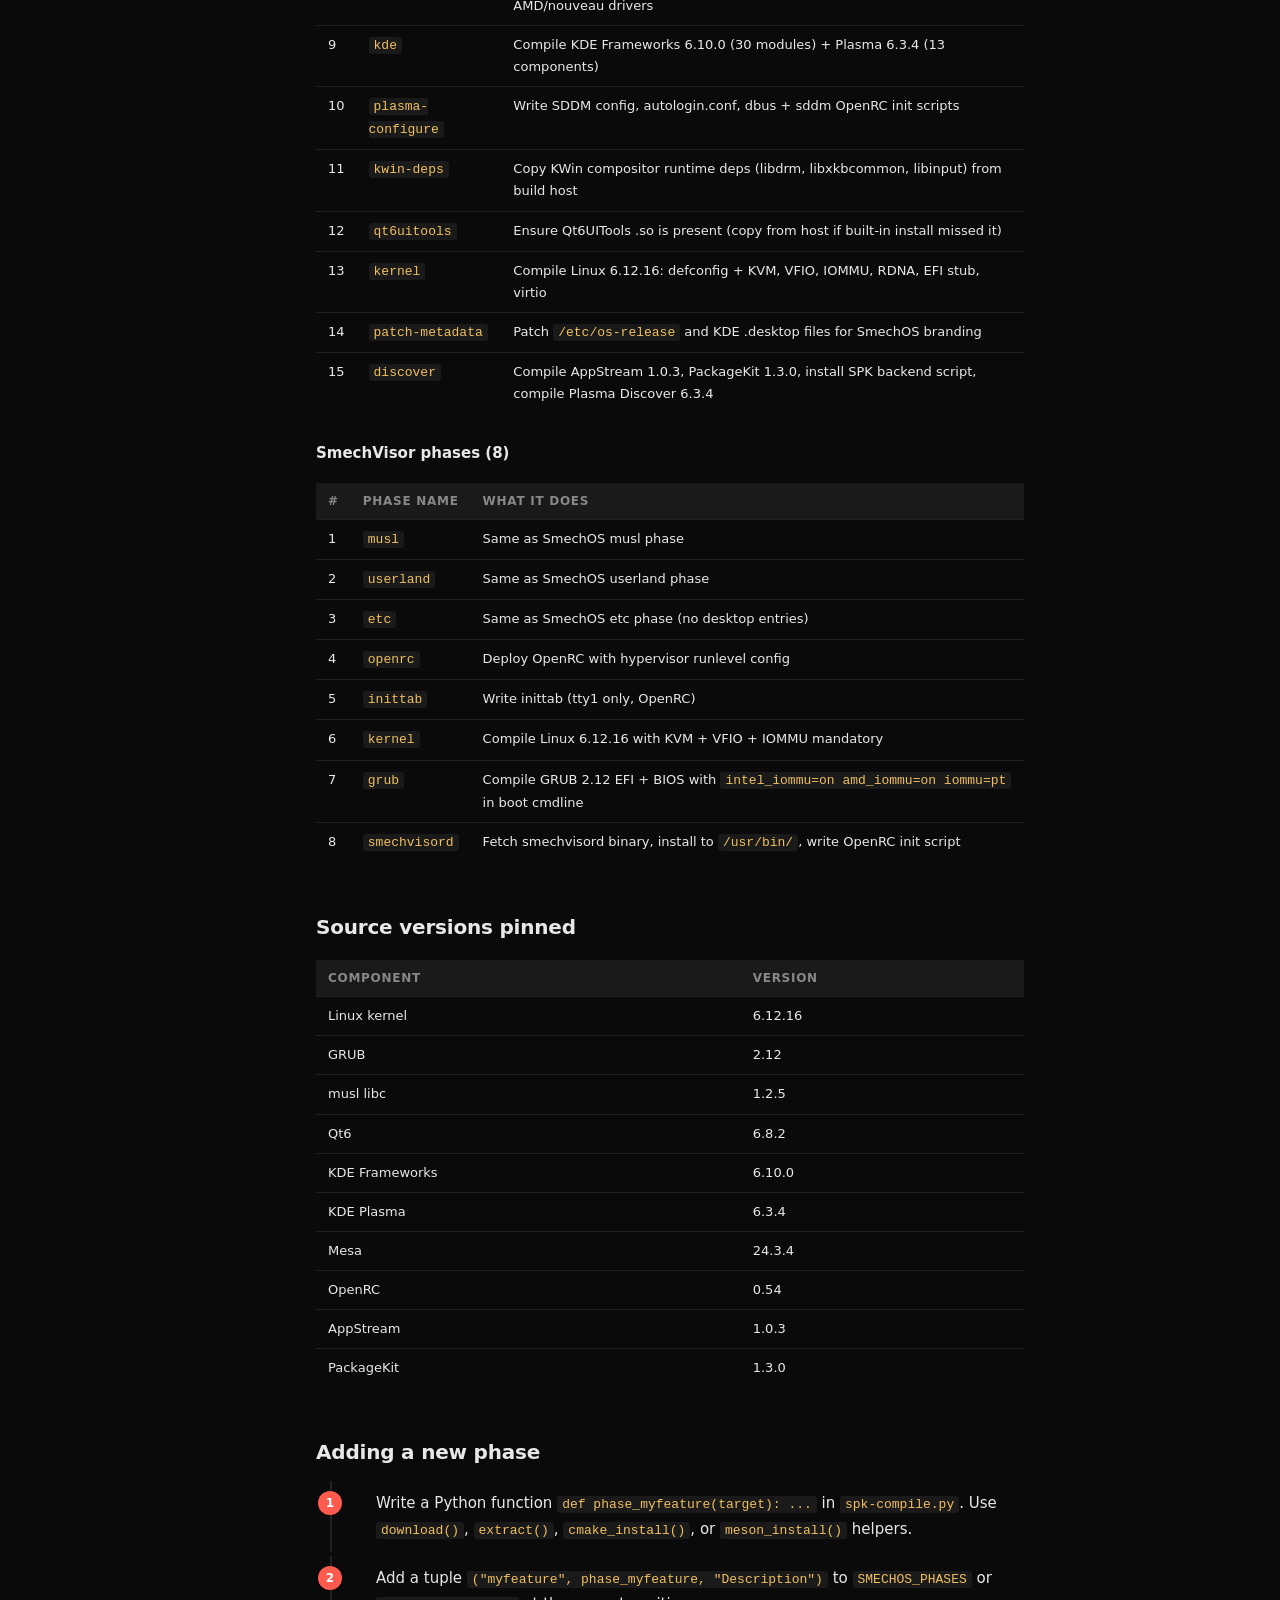
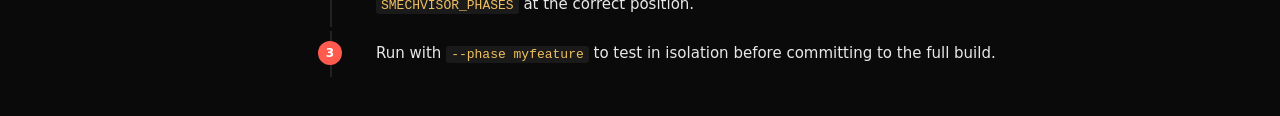
==== commit 637de32f: "docs: update spk-compile download links to v2.2.0 Co-Authored-By: Claude Sonnet 4.6 <noreply@anthrop" ====
--- a/smechdeploy.html
+++ b/smechdeploy.html
@@ -77,14 +77,14 @@
     <thead><tr><th>File</th><th>Version</th></tr></thead>
     <tbody>
       <tr>
-        <td><a href="https://github.com/Smech-Labs/spk-compile/releases/download/v2.1.0/spk-compile.py" target="_blank" rel="noopener">spk-compile.py</a></td>
-        <td>v2.1.0</td>
-      </tr>
-    </tbody>
-  </table>
-  <pre><code>curl -fsSL https://github.com/Smech-Labs/spk-compile/releases/download/v2.1.0/spk-compile.py -o spk-compile.py
+        <td><a href="https://github.com/Smech-Labs/spk-compile/releases/download/v2.2.0/spk-compile.py" target="_blank" rel="noopener">spk-compile.py</a></td>
+        <td>v2.2.0</td>
+      </tr>
+    </tbody>
+  </table>
+  <pre><code>curl -fsSL https://github.com/Smech-Labs/spk-compile/releases/download/v2.2.0/spk-compile.py -o spk-compile.py
 python3 spk-compile.py --version</code></pre>
-  <p>Full release notes: <a href="https://github.com/Smech-Labs/spk-compile/releases/tag/v2.1.0" target="_blank" rel="noopener">github.com/Smech-Labs/spk-compile/releases/tag/v2.1.0</a></p>
+  <p>Full release notes: <a href="https://github.com/Smech-Labs/spk-compile/releases/tag/v2.2.0" target="_blank" rel="noopener">github.com/Smech-Labs/spk-compile/releases/tag/v2.2.0</a></p>
 
   <h2>Getting spk-compile</h2>
   <pre><code>git clone https://github.com/Smech-Labs/spk-compile.git
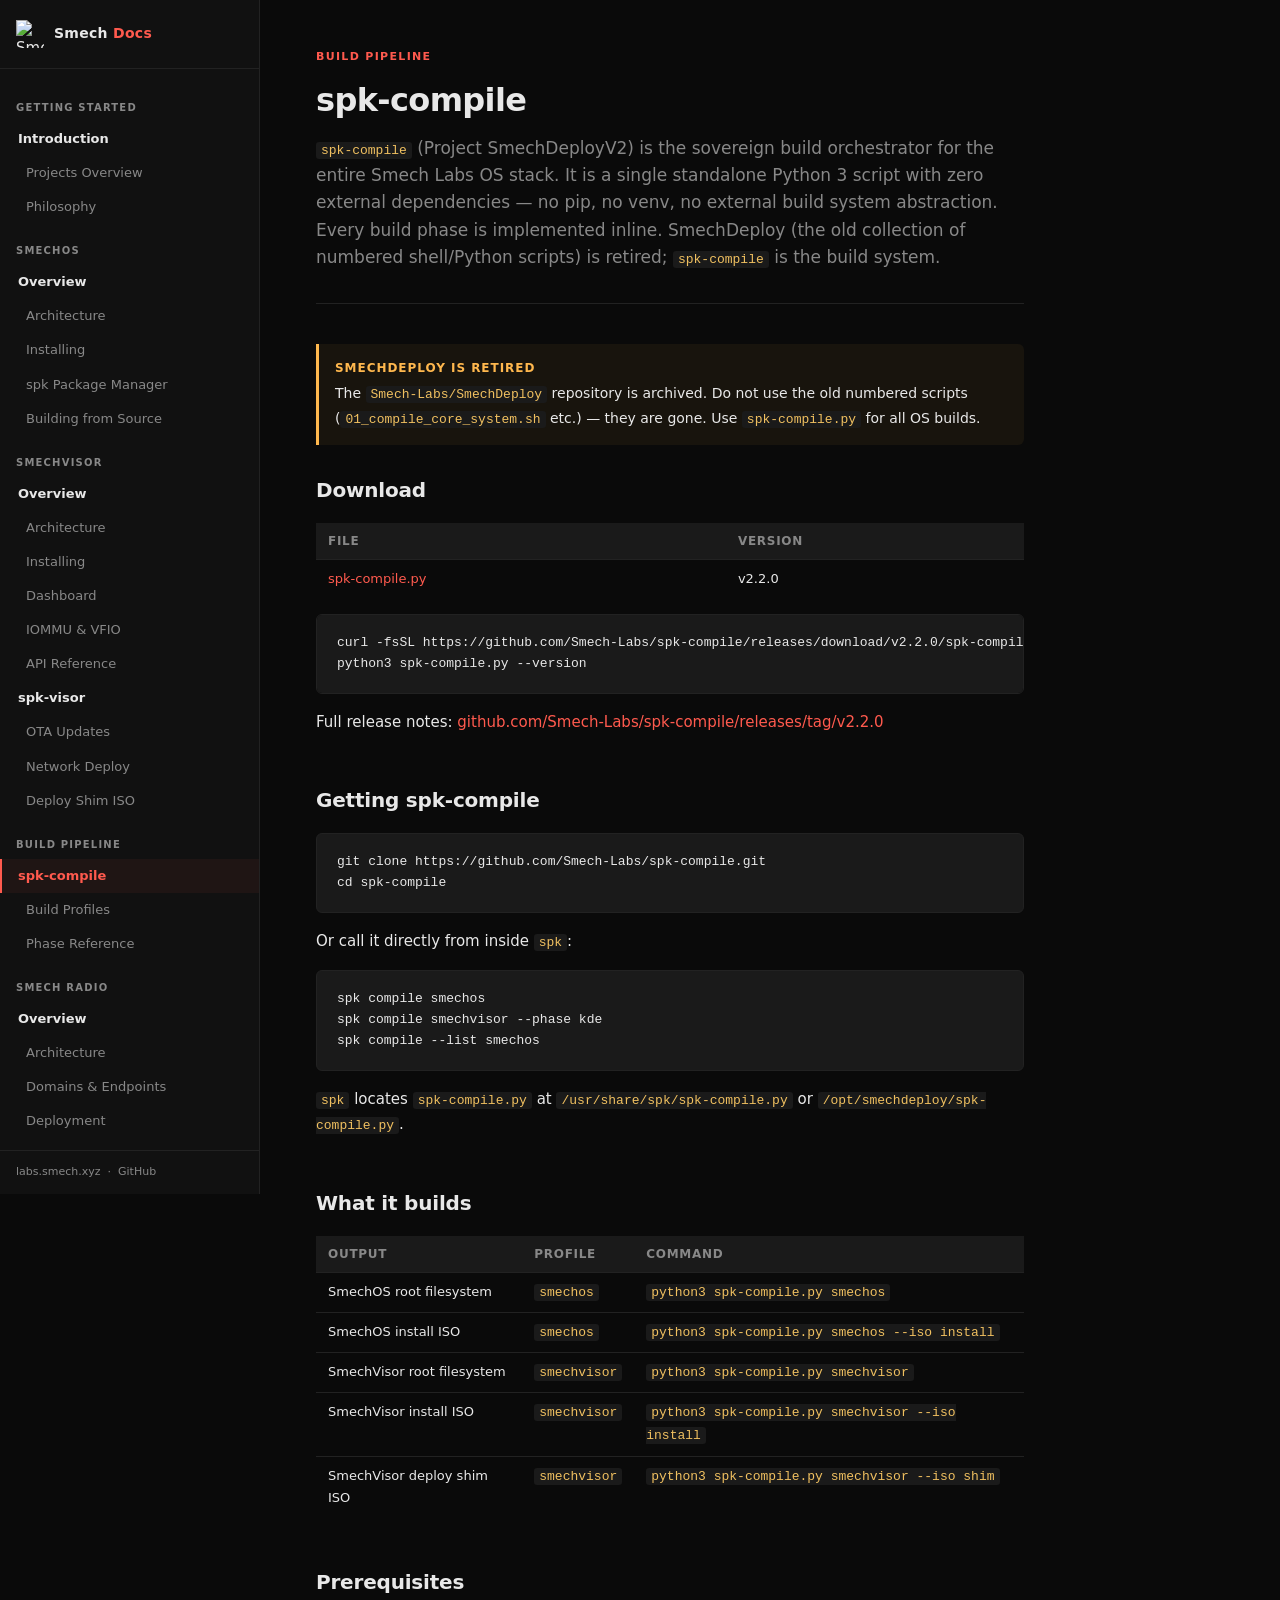
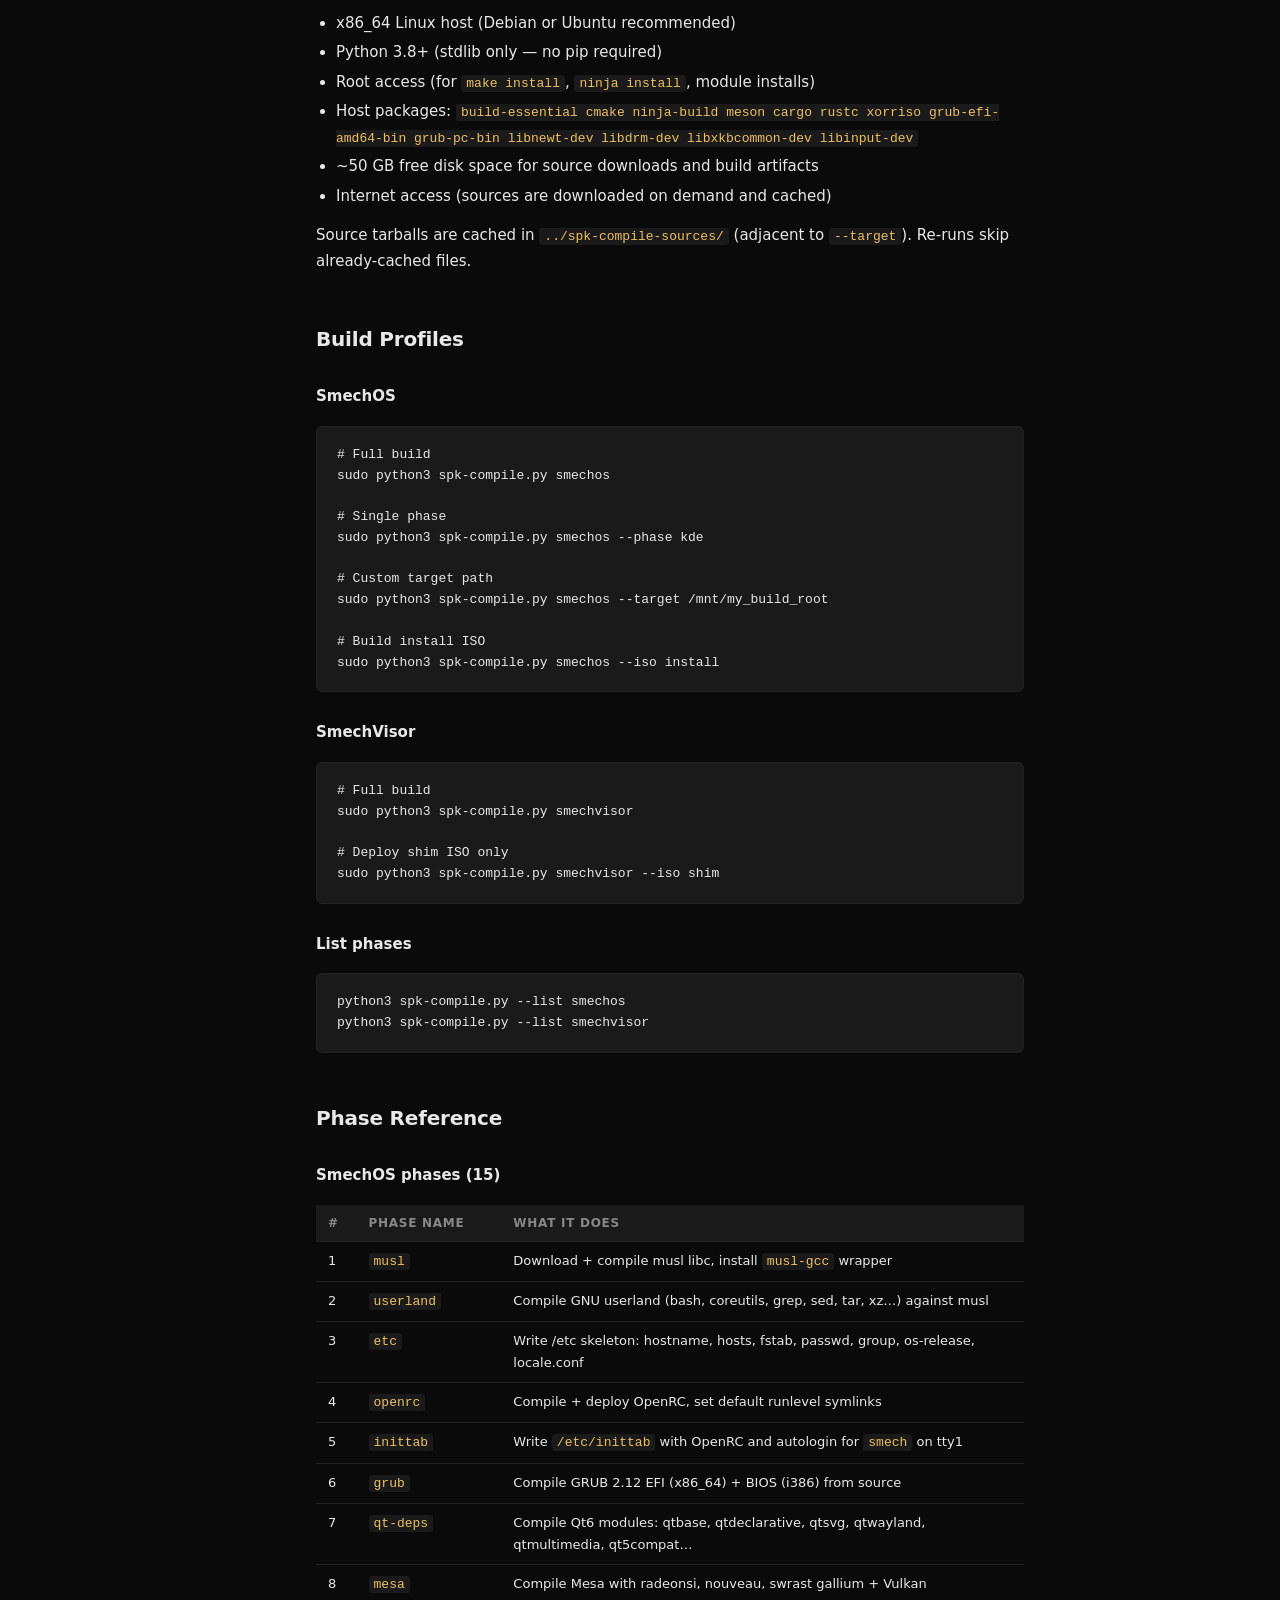
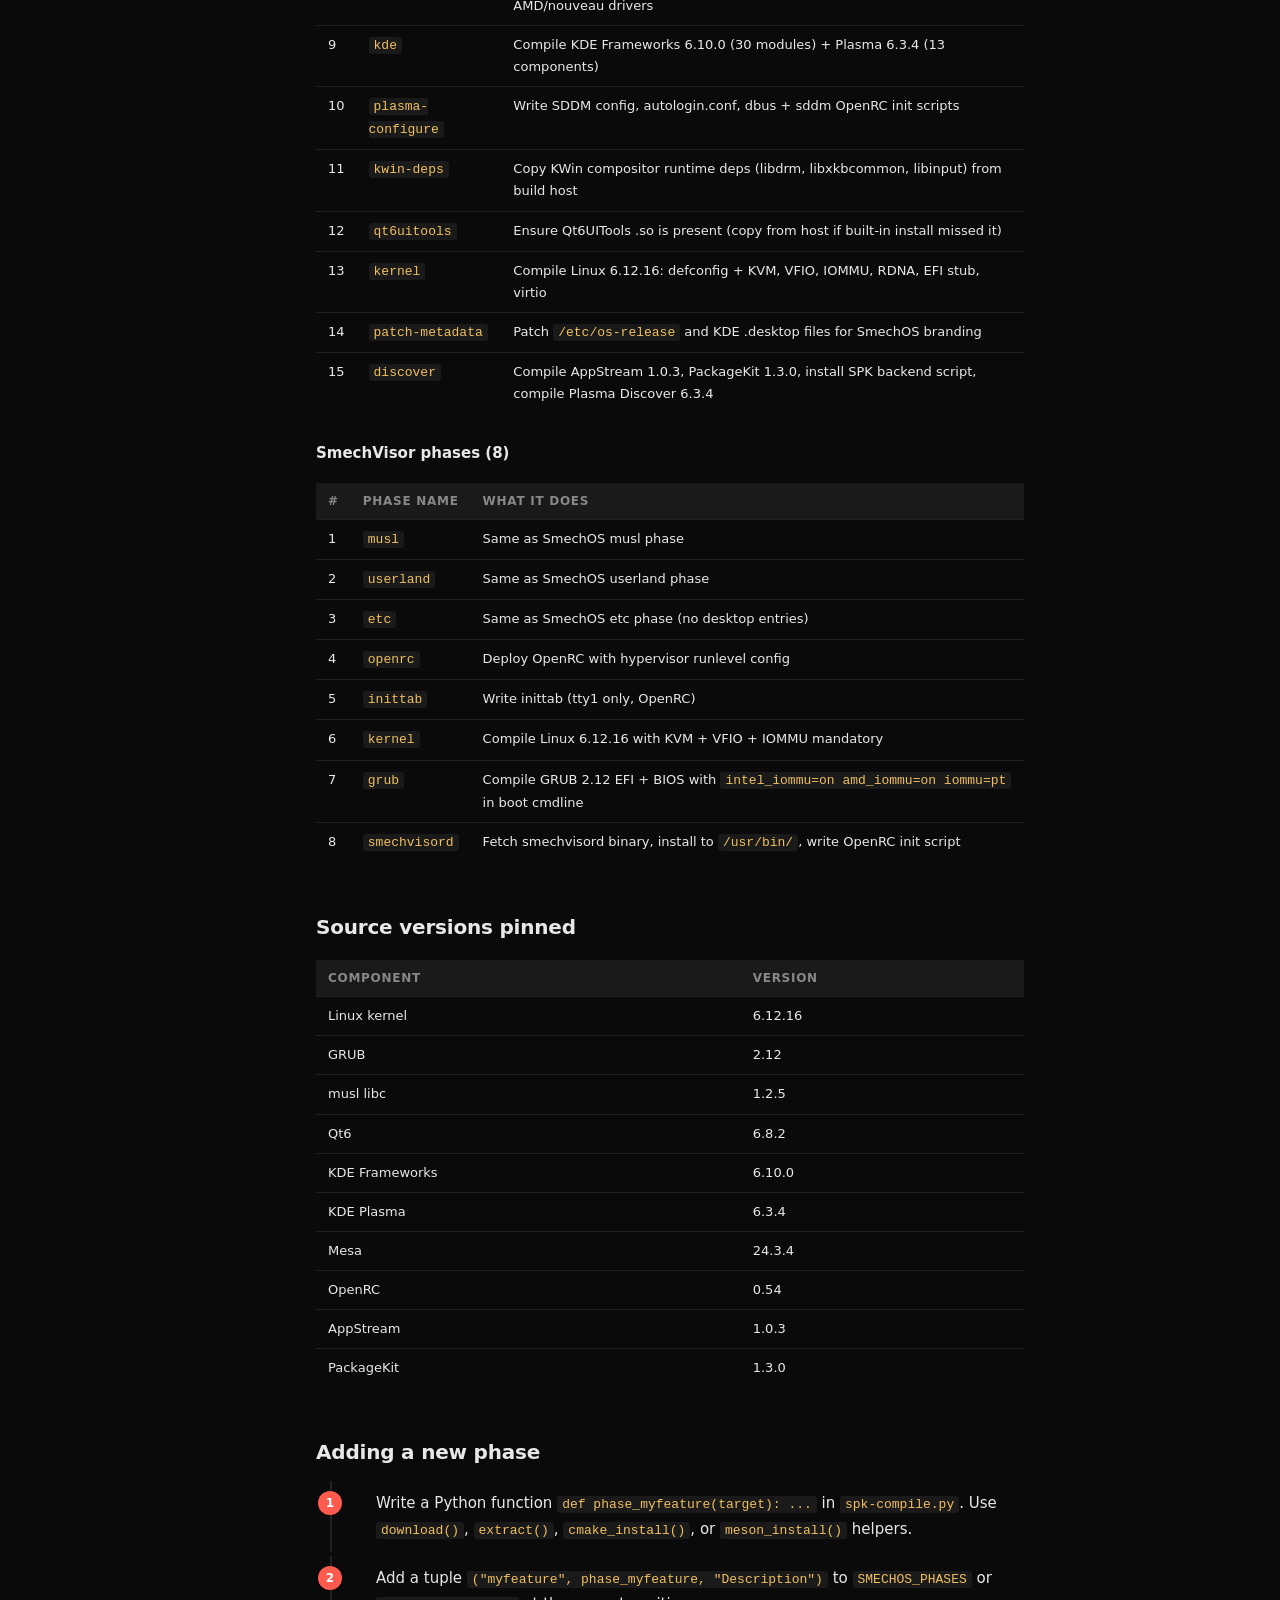
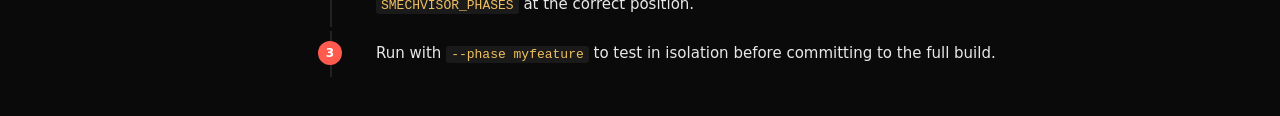
==== commit 1cd44971: "Add Smech Radio docs page New smechradio.html covering domains/endpoints, architecture, and deployme" ====
--- a/smechdeploy.html
+++ b/smechdeploy.html
@@ -45,6 +45,12 @@
     <a href="smechdeploy.html" class="section-link active">spk-compile</a>
     <a href="smechdeploy.html#profiles">Build Profiles</a>
     <a href="smechdeploy.html#phases">Phase Reference</a>
+
+    <span class="nav-section-label">Smech Radio</span>
+    <a href="smechradio.html" class="section-link">Overview</a>
+    <a href="smechradio.html#architecture">Architecture</a>
+    <a href="smechradio.html#endpoints">Domains &amp; Endpoints</a>
+    <a href="smechradio.html#deploy">Deployment</a>
   </nav>
   <div class="sidebar-footer">
     <a href="https://labs.smech.xyz" target="_blank">labs.smech.xyz</a> &nbsp;·&nbsp;
--- a/style.css
+++ b/style.css
@@ -221,9 +221,15 @@
   background: rgba(255,184,78,0.06);
 }
 
+.callout.eol {
+  border-color: #8a8f98;
+  background: rgba(138,143,152,0.06);
+}
+
 .callout strong { display: block; margin-bottom: 4px; font-size: 12px; text-transform: uppercase; letter-spacing: 0.08em; }
 .callout.note strong { color: #4e9fff; }
 .callout.warn strong { color: #ffb84e; }
+.callout.eol strong { color: #8a8f98; }
 .callout strong { color: var(--accent); }
 
 /* ── Tables ── */
@@ -267,6 +273,7 @@
 
 .badge-alpha { background: rgba(255,90,78,0.15); color: #ff5a4e; }
 .badge-beta  { background: rgba(255,184,78,0.15); color: #ffb84e; }
+.badge-rc    { background: rgba(78,200,120,0.15); color: #4ec878; }
 
 /* ── Command reference cards ── */
 .cmd-card {
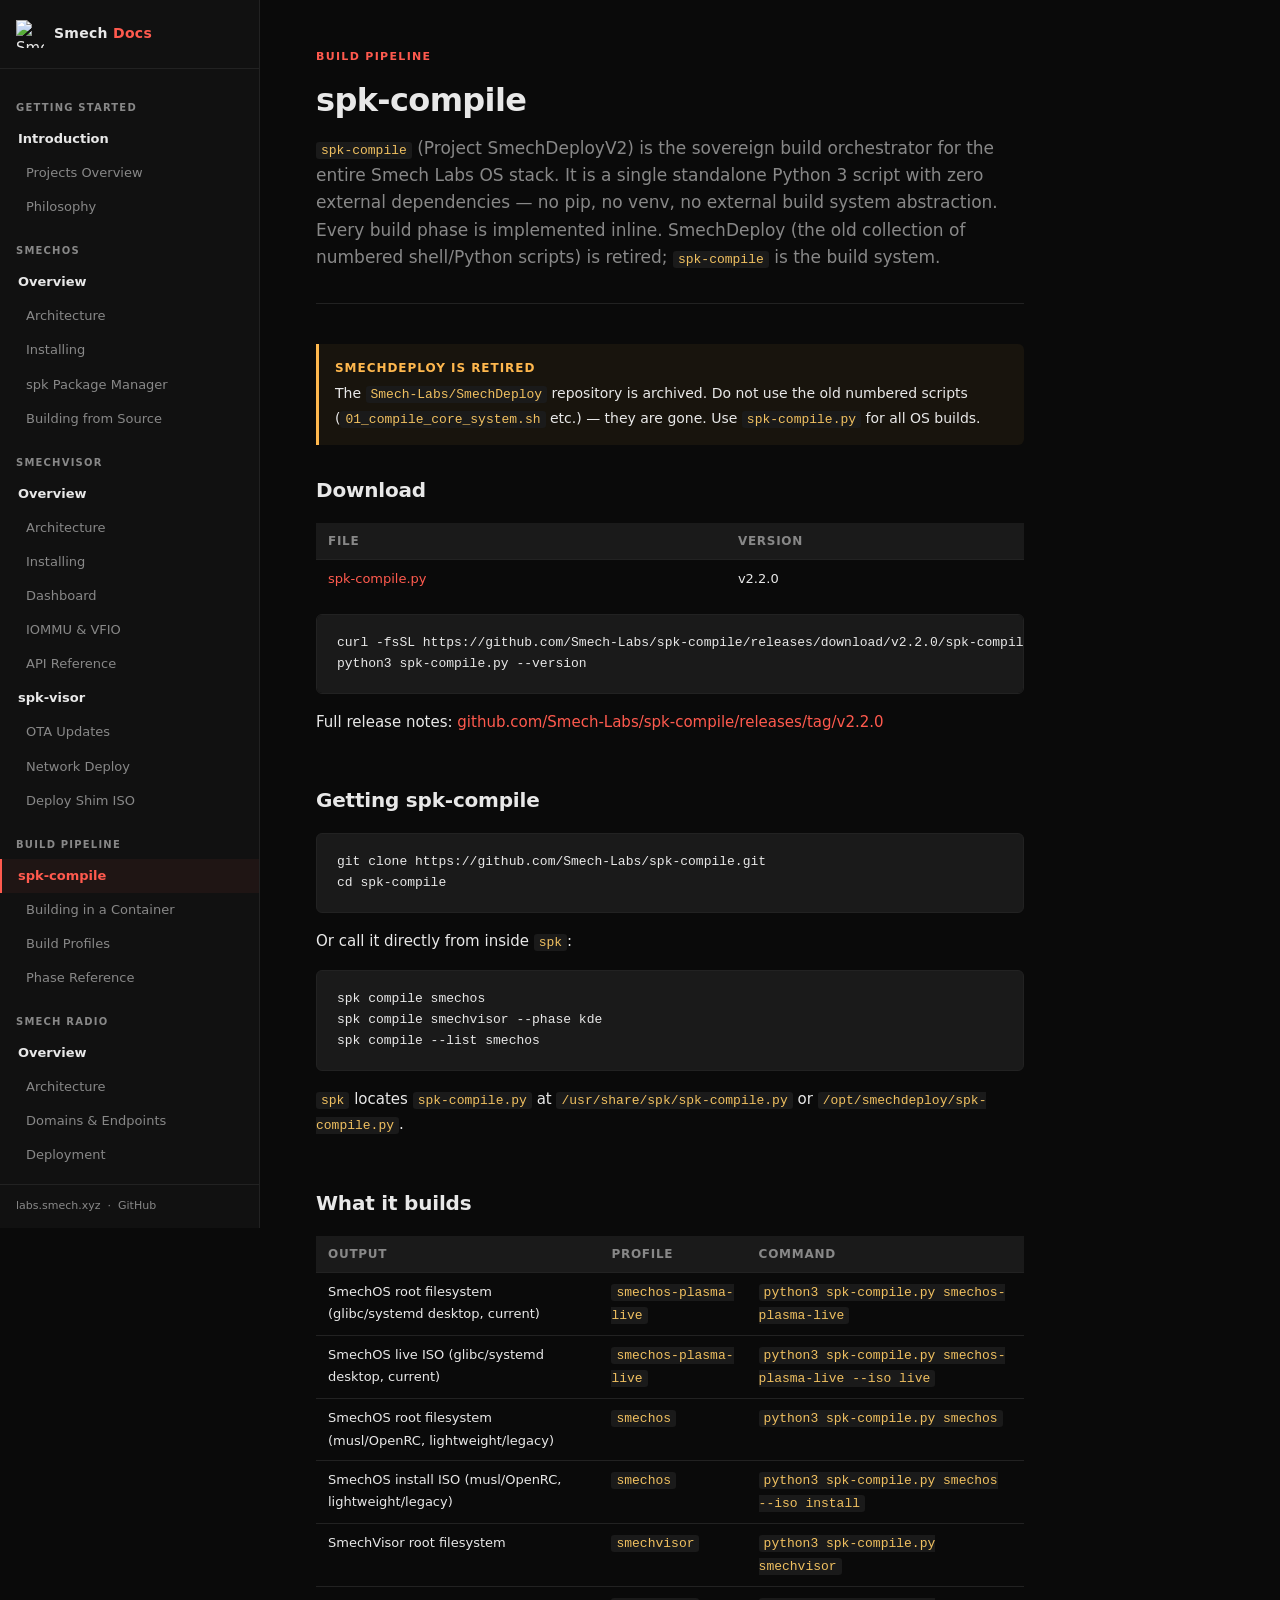
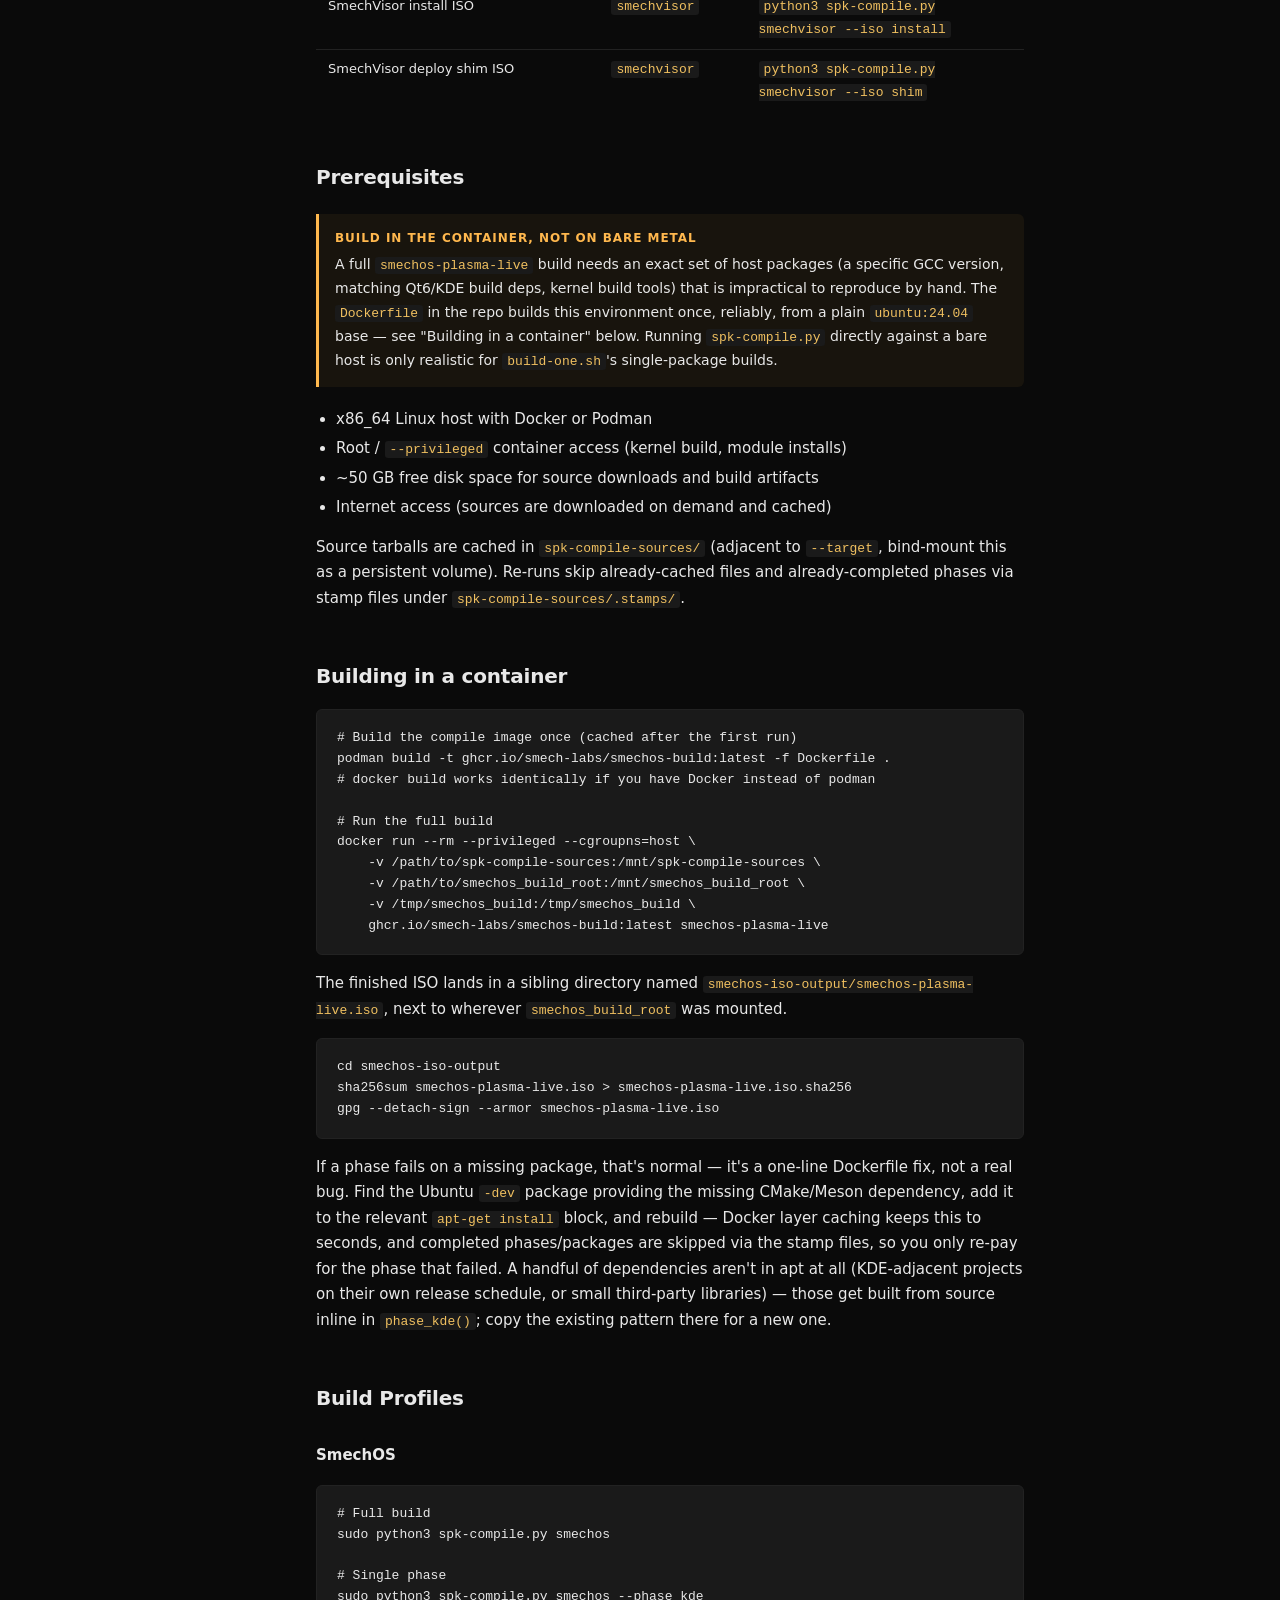
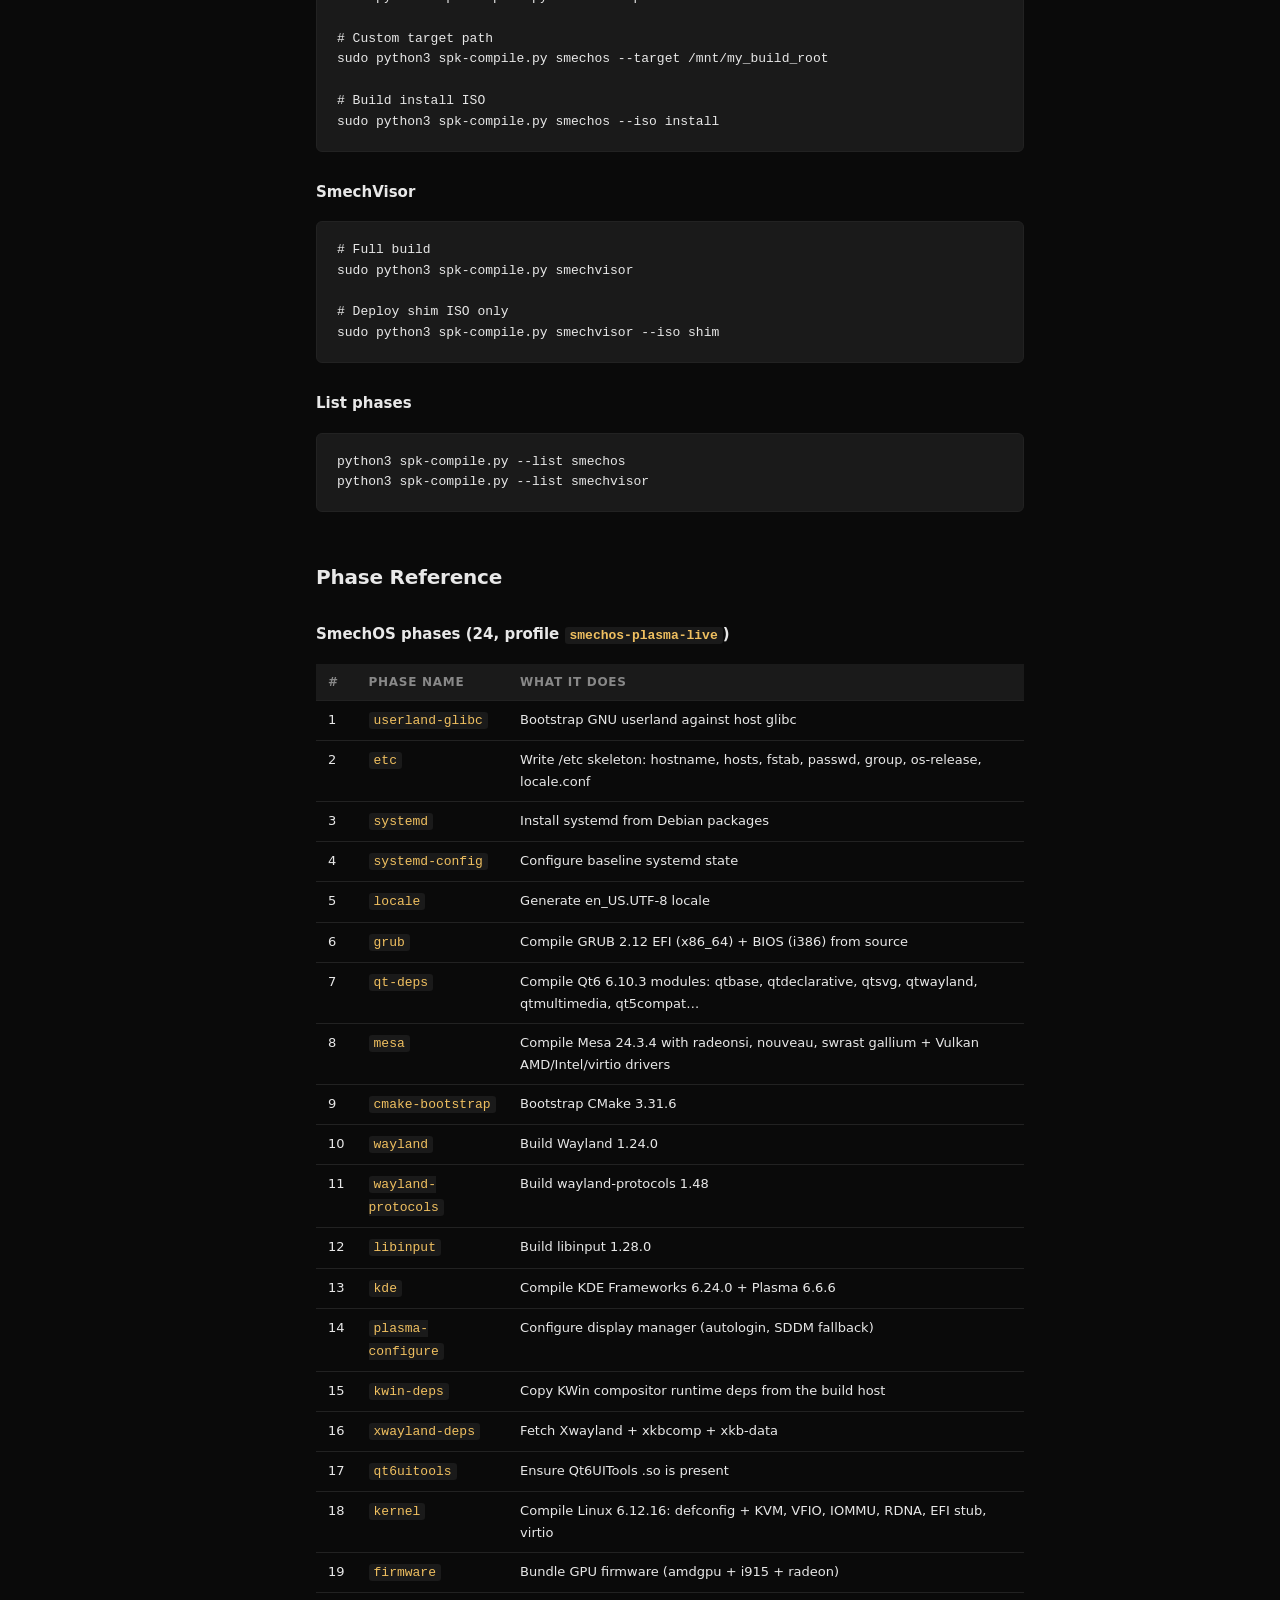
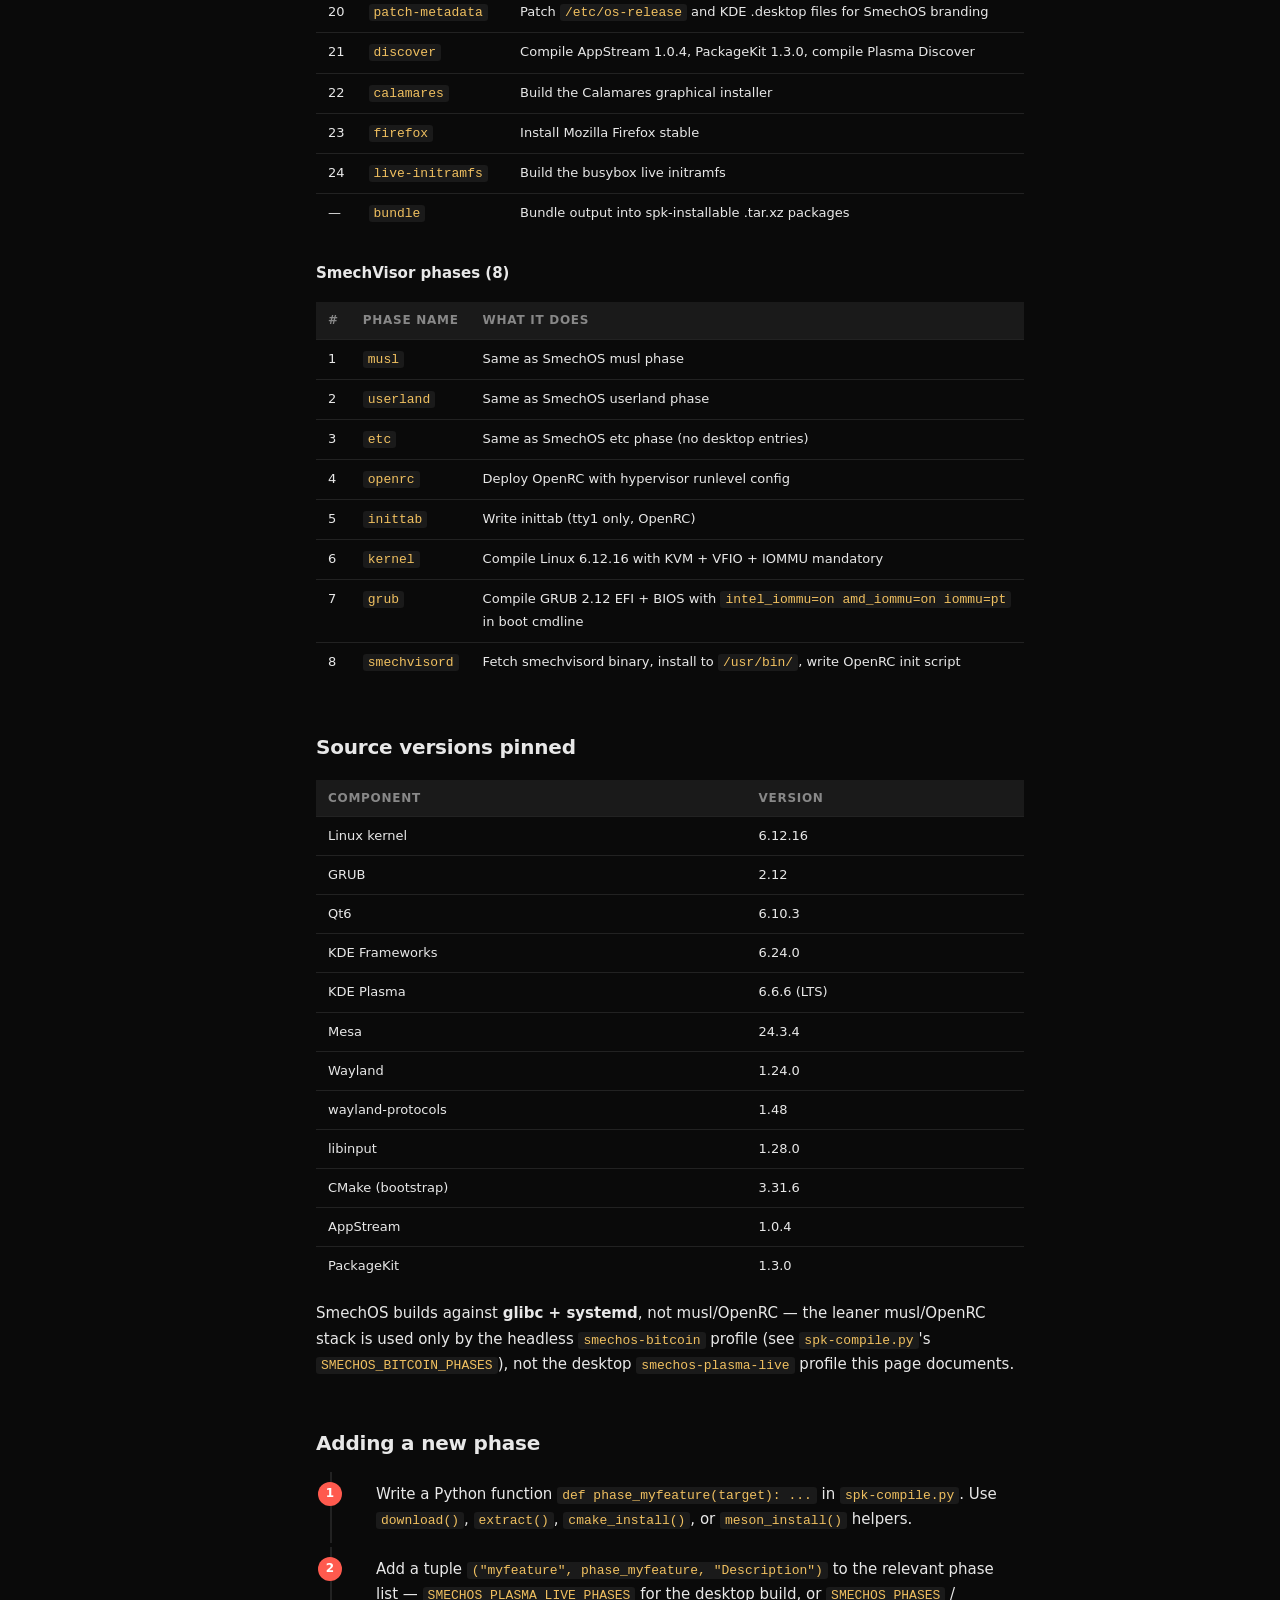
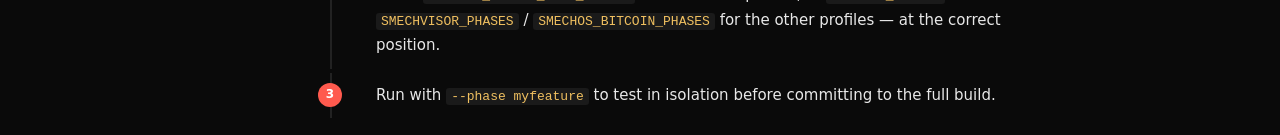
==== commit 27feb136: "Fix stale architecture info, document container build workflow The spk-compile page still described " ====
--- a/smechdeploy.html
+++ b/smechdeploy.html
@@ -43,6 +43,7 @@
 
     <span class="nav-section-label">Build Pipeline</span>
     <a href="smechdeploy.html" class="section-link active">spk-compile</a>
+    <a href="smechdeploy.html#container">Building in a Container</a>
     <a href="smechdeploy.html#profiles">Build Profiles</a>
     <a href="smechdeploy.html#phases">Phase Reference</a>
 
@@ -108,12 +109,22 @@
     <thead><tr><th>Output</th><th>Profile</th><th>Command</th></tr></thead>
     <tbody>
       <tr>
-        <td>SmechOS root filesystem</td>
+        <td>SmechOS root filesystem (glibc/systemd desktop, current)</td>
+        <td><code>smechos-plasma-live</code></td>
+        <td><code>python3 spk-compile.py smechos-plasma-live</code></td>
+      </tr>
+      <tr>
+        <td>SmechOS live ISO (glibc/systemd desktop, current)</td>
+        <td><code>smechos-plasma-live</code></td>
+        <td><code>python3 spk-compile.py smechos-plasma-live --iso live</code></td>
+      </tr>
+      <tr>
+        <td>SmechOS root filesystem (musl/OpenRC, lightweight/legacy)</td>
         <td><code>smechos</code></td>
         <td><code>python3 spk-compile.py smechos</code></td>
       </tr>
       <tr>
-        <td>SmechOS install ISO</td>
+        <td>SmechOS install ISO (musl/OpenRC, lightweight/legacy)</td>
         <td><code>smechos</code></td>
         <td><code>python3 spk-compile.py smechos --iso install</code></td>
       </tr>
@@ -136,16 +147,56 @@
   </table>
 
   <h2>Prerequisites</h2>
+  <div class="callout warn">
+    <strong>Build in the container, not on bare metal</strong>
+    A full <code>smechos-plasma-live</code> build needs an exact set of host
+    packages (a specific GCC version, matching Qt6/KDE build deps, kernel
+    build tools) that is impractical to reproduce by hand. The
+    <code>Dockerfile</code> in the repo builds this environment once,
+    reliably, from a plain <code>ubuntu:24.04</code> base — see
+    "Building in a container" below. Running <code>spk-compile.py</code>
+    directly against a bare host is only realistic for
+    <code>build-one.sh</code>'s single-package builds.
+  </div>
   <ul>
-    <li>x86_64 Linux host (Debian or Ubuntu recommended)</li>
-    <li>Python 3.8+ (stdlib only — no pip required)</li>
-    <li>Root access (for <code>make install</code>, <code>ninja install</code>, module installs)</li>
-    <li>Host packages: <code>build-essential cmake ninja-build meson cargo rustc xorriso grub-efi-amd64-bin grub-pc-bin libnewt-dev libdrm-dev libxkbcommon-dev libinput-dev</code></li>
+    <li>x86_64 Linux host with Docker or Podman</li>
+    <li>Root / <code>--privileged</code> container access (kernel build, module installs)</li>
     <li>~50 GB free disk space for source downloads and build artifacts</li>
     <li>Internet access (sources are downloaded on demand and cached)</li>
   </ul>
-  <p>Source tarballs are cached in <code>../spk-compile-sources/</code> (adjacent to <code>--target</code>).
-     Re-runs skip already-cached files.</p>
+  <p>Source tarballs are cached in <code>spk-compile-sources/</code> (adjacent to
+     <code>--target</code>, bind-mount this as a persistent volume). Re-runs
+     skip already-cached files and already-completed phases via stamp files
+     under <code>spk-compile-sources/.stamps/</code>.</p>
+
+  <h2 id="container">Building in a container</h2>
+  <pre><code># Build the compile image once (cached after the first run)
+podman build -t ghcr.io/smech-labs/smechos-build:latest -f Dockerfile .
+# docker build works identically if you have Docker instead of podman
+
+# Run the full build
+docker run --rm --privileged --cgroupns=host \
+    -v /path/to/spk-compile-sources:/mnt/spk-compile-sources \
+    -v /path/to/smechos_build_root:/mnt/smechos_build_root \
+    -v /tmp/smechos_build:/tmp/smechos_build \
+    ghcr.io/smech-labs/smechos-build:latest smechos-plasma-live</code></pre>
+  <p>The finished ISO lands in a sibling directory named
+     <code>smechos-iso-output/smechos-plasma-live.iso</code>, next to wherever
+     <code>smechos_build_root</code> was mounted.</p>
+  <pre><code>cd smechos-iso-output
+sha256sum smechos-plasma-live.iso > smechos-plasma-live.iso.sha256
+gpg --detach-sign --armor smechos-plasma-live.iso</code></pre>
+  <p>If a phase fails on a missing package, that's normal — it's a one-line
+     Dockerfile fix, not a real bug. Find the Ubuntu <code>-dev</code>
+     package providing the missing CMake/Meson dependency, add it to the
+     relevant <code>apt-get install</code> block, and rebuild — Docker layer
+     caching keeps this to seconds, and completed phases/packages are
+     skipped via the stamp files, so you only re-pay for the phase that
+     failed. A handful of dependencies aren't in apt at all (KDE-adjacent
+     projects on their own release schedule, or small third-party
+     libraries) — those get built from source inline in
+     <code>phase_kde()</code>; copy the existing pattern there for a new
+     one.</p>
 
   <h2 id="profiles">Build Profiles</h2>
 
@@ -175,25 +226,35 @@
 
   <h2 id="phases">Phase Reference</h2>
 
-  <h3>SmechOS phases (15)</h3>
+  <h3>SmechOS phases (24, profile <code>smechos-plasma-live</code>)</h3>
   <table>
     <thead><tr><th>#</th><th>Phase name</th><th>What it does</th></tr></thead>
     <tbody>
-      <tr><td>1</td><td><code>musl</code></td><td>Download + compile musl libc, install <code>musl-gcc</code> wrapper</td></tr>
-      <tr><td>2</td><td><code>userland</code></td><td>Compile GNU userland (bash, coreutils, grep, sed, tar, xz…) against musl</td></tr>
-      <tr><td>3</td><td><code>etc</code></td><td>Write /etc skeleton: hostname, hosts, fstab, passwd, group, os-release, locale.conf</td></tr>
-      <tr><td>4</td><td><code>openrc</code></td><td>Compile + deploy OpenRC, set default runlevel symlinks</td></tr>
-      <tr><td>5</td><td><code>inittab</code></td><td>Write <code>/etc/inittab</code> with OpenRC and autologin for <code>smech</code> on tty1</td></tr>
+      <tr><td>1</td><td><code>userland-glibc</code></td><td>Bootstrap GNU userland against host glibc</td></tr>
+      <tr><td>2</td><td><code>etc</code></td><td>Write /etc skeleton: hostname, hosts, fstab, passwd, group, os-release, locale.conf</td></tr>
+      <tr><td>3</td><td><code>systemd</code></td><td>Install systemd from Debian packages</td></tr>
+      <tr><td>4</td><td><code>systemd-config</code></td><td>Configure baseline systemd state</td></tr>
+      <tr><td>5</td><td><code>locale</code></td><td>Generate en_US.UTF-8 locale</td></tr>
       <tr><td>6</td><td><code>grub</code></td><td>Compile GRUB 2.12 EFI (x86_64) + BIOS (i386) from source</td></tr>
-      <tr><td>7</td><td><code>qt-deps</code></td><td>Compile Qt6 modules: qtbase, qtdeclarative, qtsvg, qtwayland, qtmultimedia, qt5compat…</td></tr>
-      <tr><td>8</td><td><code>mesa</code></td><td>Compile Mesa with radeonsi, nouveau, swrast gallium + Vulkan AMD/nouveau drivers</td></tr>
-      <tr><td>9</td><td><code>kde</code></td><td>Compile KDE Frameworks 6.10.0 (30 modules) + Plasma 6.3.4 (13 components)</td></tr>
-      <tr><td>10</td><td><code>plasma-configure</code></td><td>Write SDDM config, autologin.conf, dbus + sddm OpenRC init scripts</td></tr>
-      <tr><td>11</td><td><code>kwin-deps</code></td><td>Copy KWin compositor runtime deps (libdrm, libxkbcommon, libinput) from build host</td></tr>
-      <tr><td>12</td><td><code>qt6uitools</code></td><td>Ensure Qt6UITools .so is present (copy from host if built-in install missed it)</td></tr>
-      <tr><td>13</td><td><code>kernel</code></td><td>Compile Linux 6.12.16: defconfig + KVM, VFIO, IOMMU, RDNA, EFI stub, virtio</td></tr>
-      <tr><td>14</td><td><code>patch-metadata</code></td><td>Patch <code>/etc/os-release</code> and KDE .desktop files for SmechOS branding</td></tr>
-      <tr><td>15</td><td><code>discover</code></td><td>Compile AppStream 1.0.3, PackageKit 1.3.0, install SPK backend script, compile Plasma Discover 6.3.4</td></tr>
+      <tr><td>7</td><td><code>qt-deps</code></td><td>Compile Qt6 6.10.3 modules: qtbase, qtdeclarative, qtsvg, qtwayland, qtmultimedia, qt5compat…</td></tr>
+      <tr><td>8</td><td><code>mesa</code></td><td>Compile Mesa 24.3.4 with radeonsi, nouveau, swrast gallium + Vulkan AMD/Intel/virtio drivers</td></tr>
+      <tr><td>9</td><td><code>cmake-bootstrap</code></td><td>Bootstrap CMake 3.31.6</td></tr>
+      <tr><td>10</td><td><code>wayland</code></td><td>Build Wayland 1.24.0</td></tr>
+      <tr><td>11</td><td><code>wayland-protocols</code></td><td>Build wayland-protocols 1.48</td></tr>
+      <tr><td>12</td><td><code>libinput</code></td><td>Build libinput 1.28.0</td></tr>
+      <tr><td>13</td><td><code>kde</code></td><td>Compile KDE Frameworks 6.24.0 + Plasma 6.6.6</td></tr>
+      <tr><td>14</td><td><code>plasma-configure</code></td><td>Configure display manager (autologin, SDDM fallback)</td></tr>
+      <tr><td>15</td><td><code>kwin-deps</code></td><td>Copy KWin compositor runtime deps from the build host</td></tr>
+      <tr><td>16</td><td><code>xwayland-deps</code></td><td>Fetch Xwayland + xkbcomp + xkb-data</td></tr>
+      <tr><td>17</td><td><code>qt6uitools</code></td><td>Ensure Qt6UITools .so is present</td></tr>
+      <tr><td>18</td><td><code>kernel</code></td><td>Compile Linux 6.12.16: defconfig + KVM, VFIO, IOMMU, RDNA, EFI stub, virtio</td></tr>
+      <tr><td>19</td><td><code>firmware</code></td><td>Bundle GPU firmware (amdgpu + i915 + radeon)</td></tr>
+      <tr><td>20</td><td><code>patch-metadata</code></td><td>Patch <code>/etc/os-release</code> and KDE .desktop files for SmechOS branding</td></tr>
+      <tr><td>21</td><td><code>discover</code></td><td>Compile AppStream 1.0.4, PackageKit 1.3.0, compile Plasma Discover</td></tr>
+      <tr><td>22</td><td><code>calamares</code></td><td>Build the Calamares graphical installer</td></tr>
+      <tr><td>23</td><td><code>firefox</code></td><td>Install Mozilla Firefox stable</td></tr>
+      <tr><td>24</td><td><code>live-initramfs</code></td><td>Build the busybox live initramfs</td></tr>
+      <tr><td>—</td><td><code>bundle</code></td><td>Bundle output into spk-installable .tar.xz packages</td></tr>
     </tbody>
   </table>
 
@@ -218,21 +279,28 @@
     <tbody>
       <tr><td>Linux kernel</td><td>6.12.16</td></tr>
       <tr><td>GRUB</td><td>2.12</td></tr>
-      <tr><td>musl libc</td><td>1.2.5</td></tr>
-      <tr><td>Qt6</td><td>6.8.2</td></tr>
-      <tr><td>KDE Frameworks</td><td>6.10.0</td></tr>
-      <tr><td>KDE Plasma</td><td>6.3.4</td></tr>
+      <tr><td>Qt6</td><td>6.10.3</td></tr>
+      <tr><td>KDE Frameworks</td><td>6.24.0</td></tr>
+      <tr><td>KDE Plasma</td><td>6.6.6 (LTS)</td></tr>
       <tr><td>Mesa</td><td>24.3.4</td></tr>
-      <tr><td>OpenRC</td><td>0.54</td></tr>
-      <tr><td>AppStream</td><td>1.0.3</td></tr>
+      <tr><td>Wayland</td><td>1.24.0</td></tr>
+      <tr><td>wayland-protocols</td><td>1.48</td></tr>
+      <tr><td>libinput</td><td>1.28.0</td></tr>
+      <tr><td>CMake (bootstrap)</td><td>3.31.6</td></tr>
+      <tr><td>AppStream</td><td>1.0.4</td></tr>
       <tr><td>PackageKit</td><td>1.3.0</td></tr>
     </tbody>
   </table>
+  <p>SmechOS builds against <strong>glibc + systemd</strong>, not musl/OpenRC —
+     the leaner musl/OpenRC stack is used only by the headless
+     <code>smechos-bitcoin</code> profile (see <code>spk-compile.py</code>'s
+     <code>SMECHOS_BITCOIN_PHASES</code>), not the desktop
+     <code>smechos-plasma-live</code> profile this page documents.</p>
 
   <h2>Adding a new phase</h2>
   <ol class="steps">
     <li>Write a Python function <code>def phase_myfeature(target): ...</code> in <code>spk-compile.py</code>. Use <code>download()</code>, <code>extract()</code>, <code>cmake_install()</code>, or <code>meson_install()</code> helpers.</li>
-    <li>Add a tuple <code>("myfeature", phase_myfeature, "Description")</code> to <code>SMECHOS_PHASES</code> or <code>SMECHVISOR_PHASES</code> at the correct position.</li>
+    <li>Add a tuple <code>("myfeature", phase_myfeature, "Description")</code> to the relevant phase list — <code>SMECHOS_PLASMA_LIVE_PHASES</code> for the desktop build, or <code>SMECHOS_PHASES</code> / <code>SMECHVISOR_PHASES</code> / <code>SMECHOS_BITCOIN_PHASES</code> for the other profiles — at the correct position.</li>
     <li>Run with <code>--phase myfeature</code> to test in isolation before committing to the full build.</li>
   </ol>
 </main>
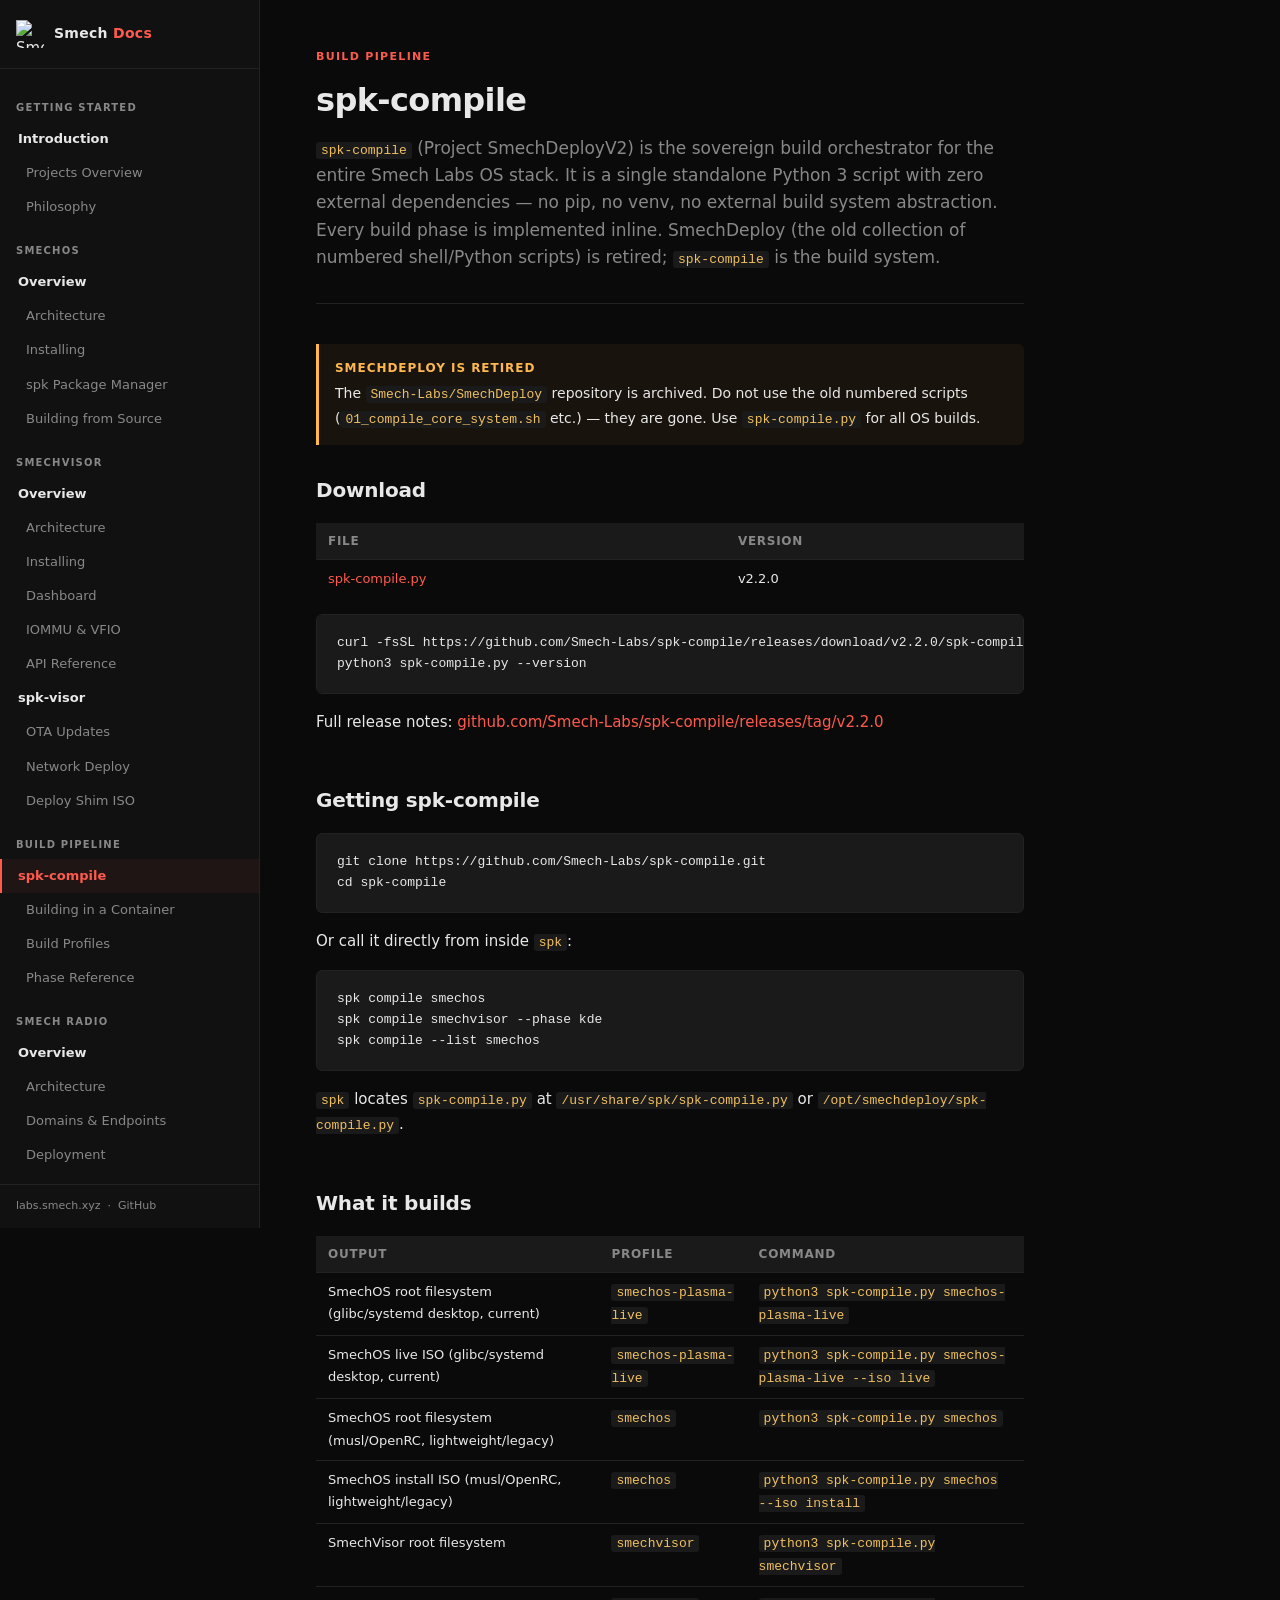
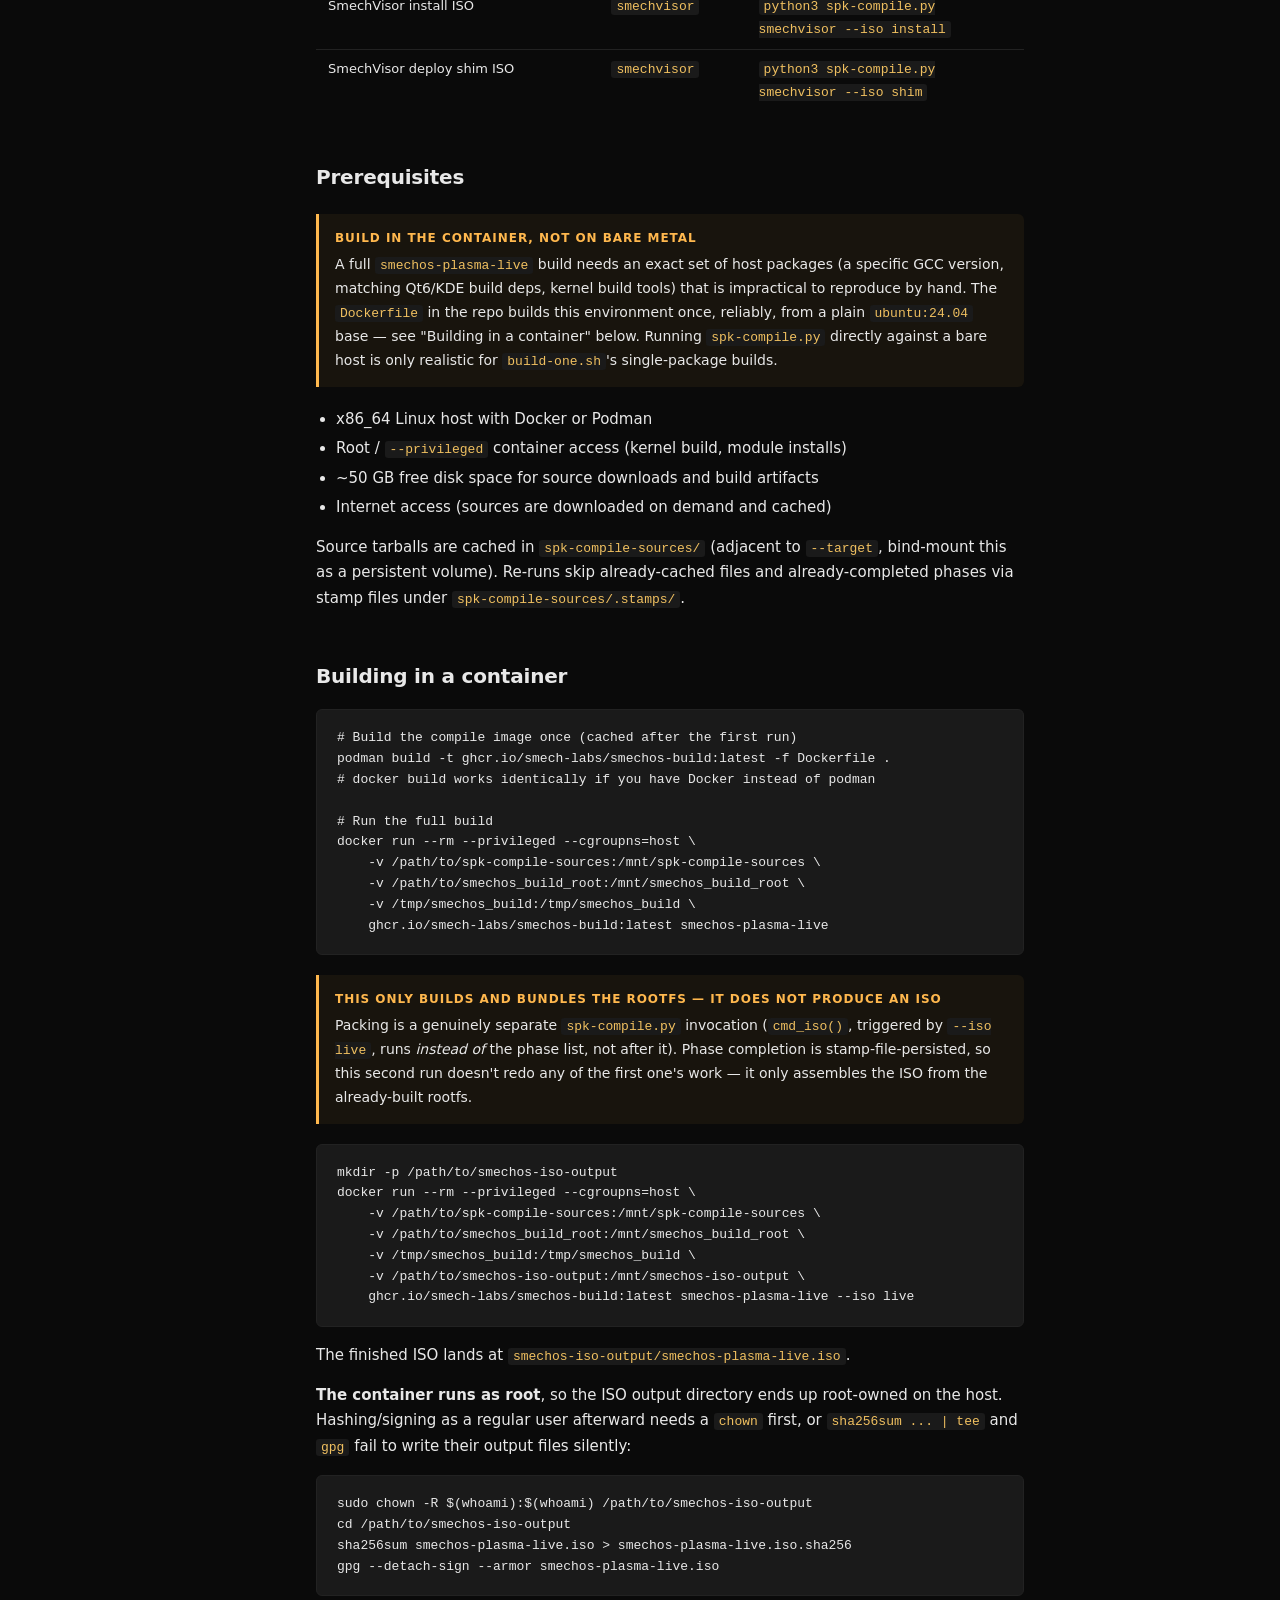
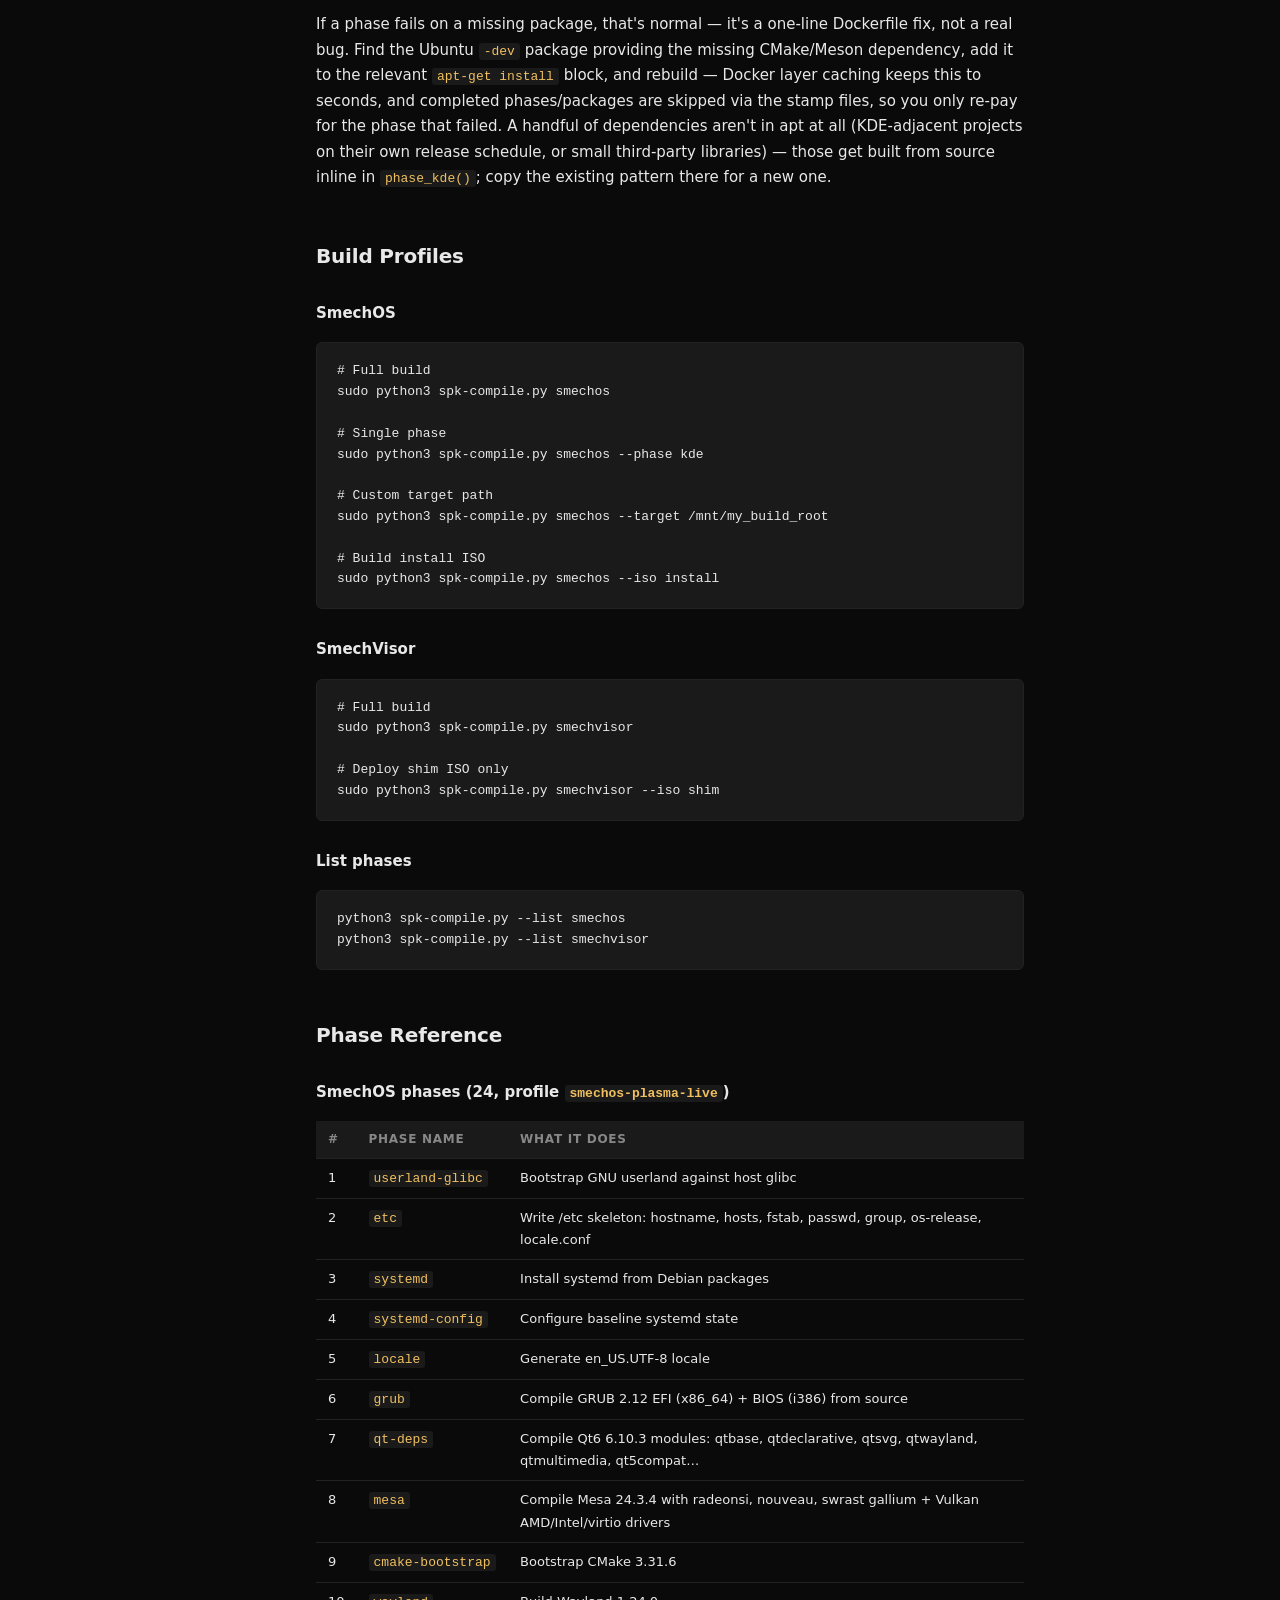
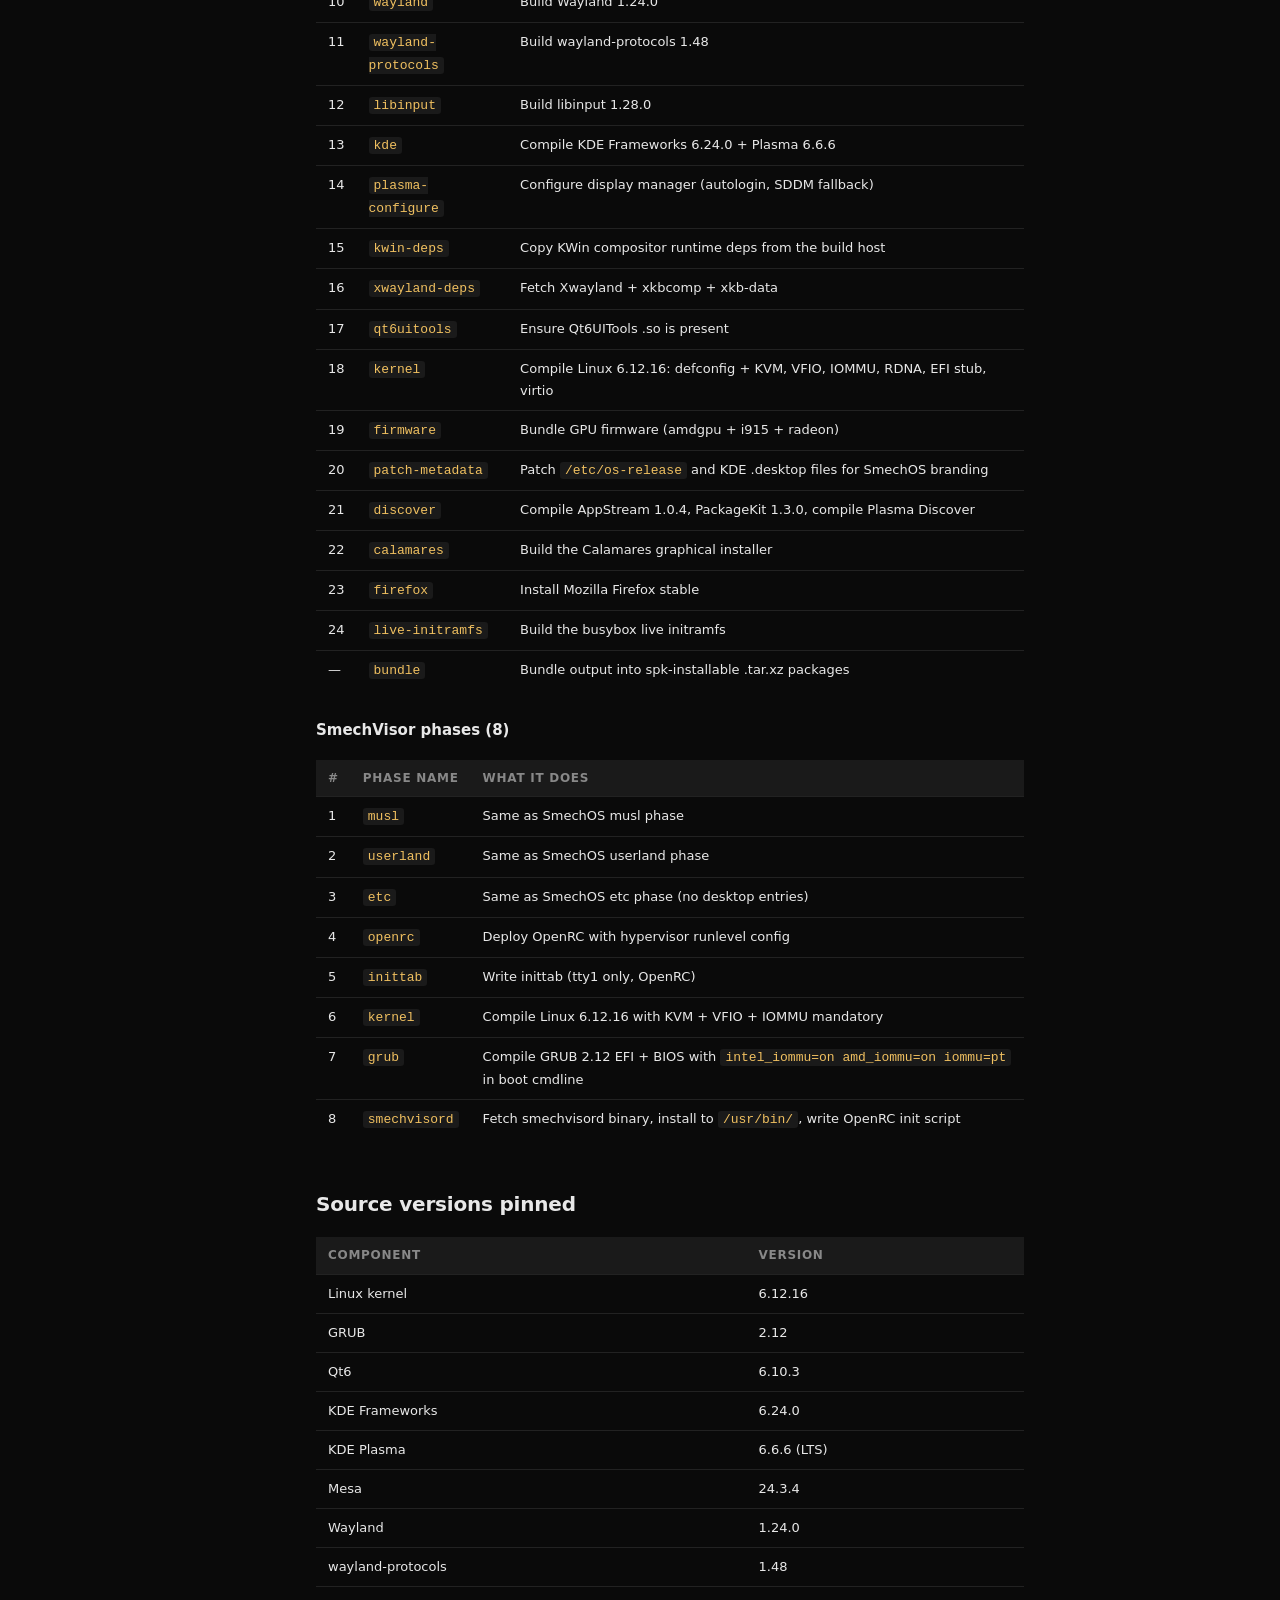
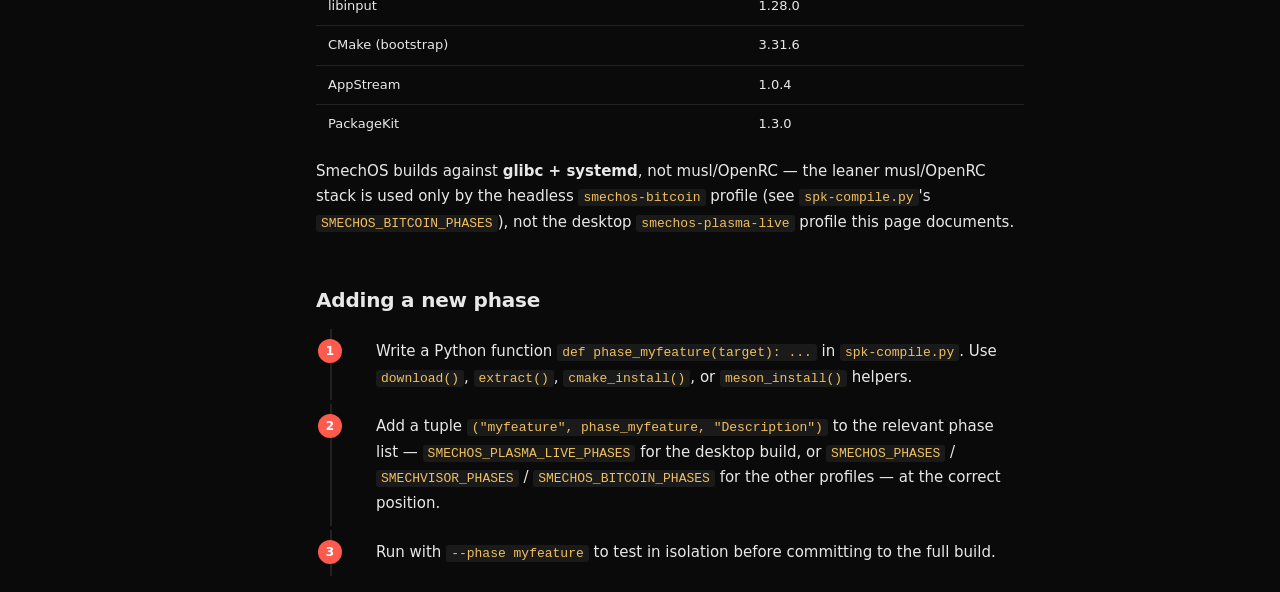
==== commit 8f6e6230: "Fix the container build workflow: ISO packing is a separate step Same fix as spk-compile's README --" ====
--- a/smechdeploy.html
+++ b/smechdeploy.html
@@ -180,10 +180,30 @@
     -v /path/to/smechos_build_root:/mnt/smechos_build_root \
     -v /tmp/smechos_build:/tmp/smechos_build \
     ghcr.io/smech-labs/smechos-build:latest smechos-plasma-live</code></pre>
-  <p>The finished ISO lands in a sibling directory named
-     <code>smechos-iso-output/smechos-plasma-live.iso</code>, next to wherever
-     <code>smechos_build_root</code> was mounted.</p>
-  <pre><code>cd smechos-iso-output
+  <div class="callout warn">
+    <strong>This only builds and bundles the rootfs — it does not produce an ISO</strong>
+    Packing is a genuinely separate <code>spk-compile.py</code> invocation
+    (<code>cmd_iso()</code>, triggered by <code>--iso live</code>, runs
+    <em>instead of</em> the phase list, not after it). Phase completion is
+    stamp-file-persisted, so this second run doesn't redo any of the first
+    one's work — it only assembles the ISO from the already-built rootfs.
+  </div>
+  <pre><code>mkdir -p /path/to/smechos-iso-output
+docker run --rm --privileged --cgroupns=host \
+    -v /path/to/spk-compile-sources:/mnt/spk-compile-sources \
+    -v /path/to/smechos_build_root:/mnt/smechos_build_root \
+    -v /tmp/smechos_build:/tmp/smechos_build \
+    -v /path/to/smechos-iso-output:/mnt/smechos-iso-output \
+    ghcr.io/smech-labs/smechos-build:latest smechos-plasma-live --iso live</code></pre>
+  <p>The finished ISO lands at
+     <code>smechos-iso-output/smechos-plasma-live.iso</code>.</p>
+  <p><strong>The container runs as root</strong>, so the ISO output
+     directory ends up root-owned on the host. Hashing/signing as a
+     regular user afterward needs a <code>chown</code> first, or
+     <code>sha256sum ... | tee</code> and <code>gpg</code> fail to write
+     their output files silently:</p>
+  <pre><code>sudo chown -R $(whoami):$(whoami) /path/to/smechos-iso-output
+cd /path/to/smechos-iso-output
 sha256sum smechos-plasma-live.iso > smechos-plasma-live.iso.sha256
 gpg --detach-sign --armor smechos-plasma-live.iso</code></pre>
   <p>If a phase fails on a missing package, that's normal — it's a one-line
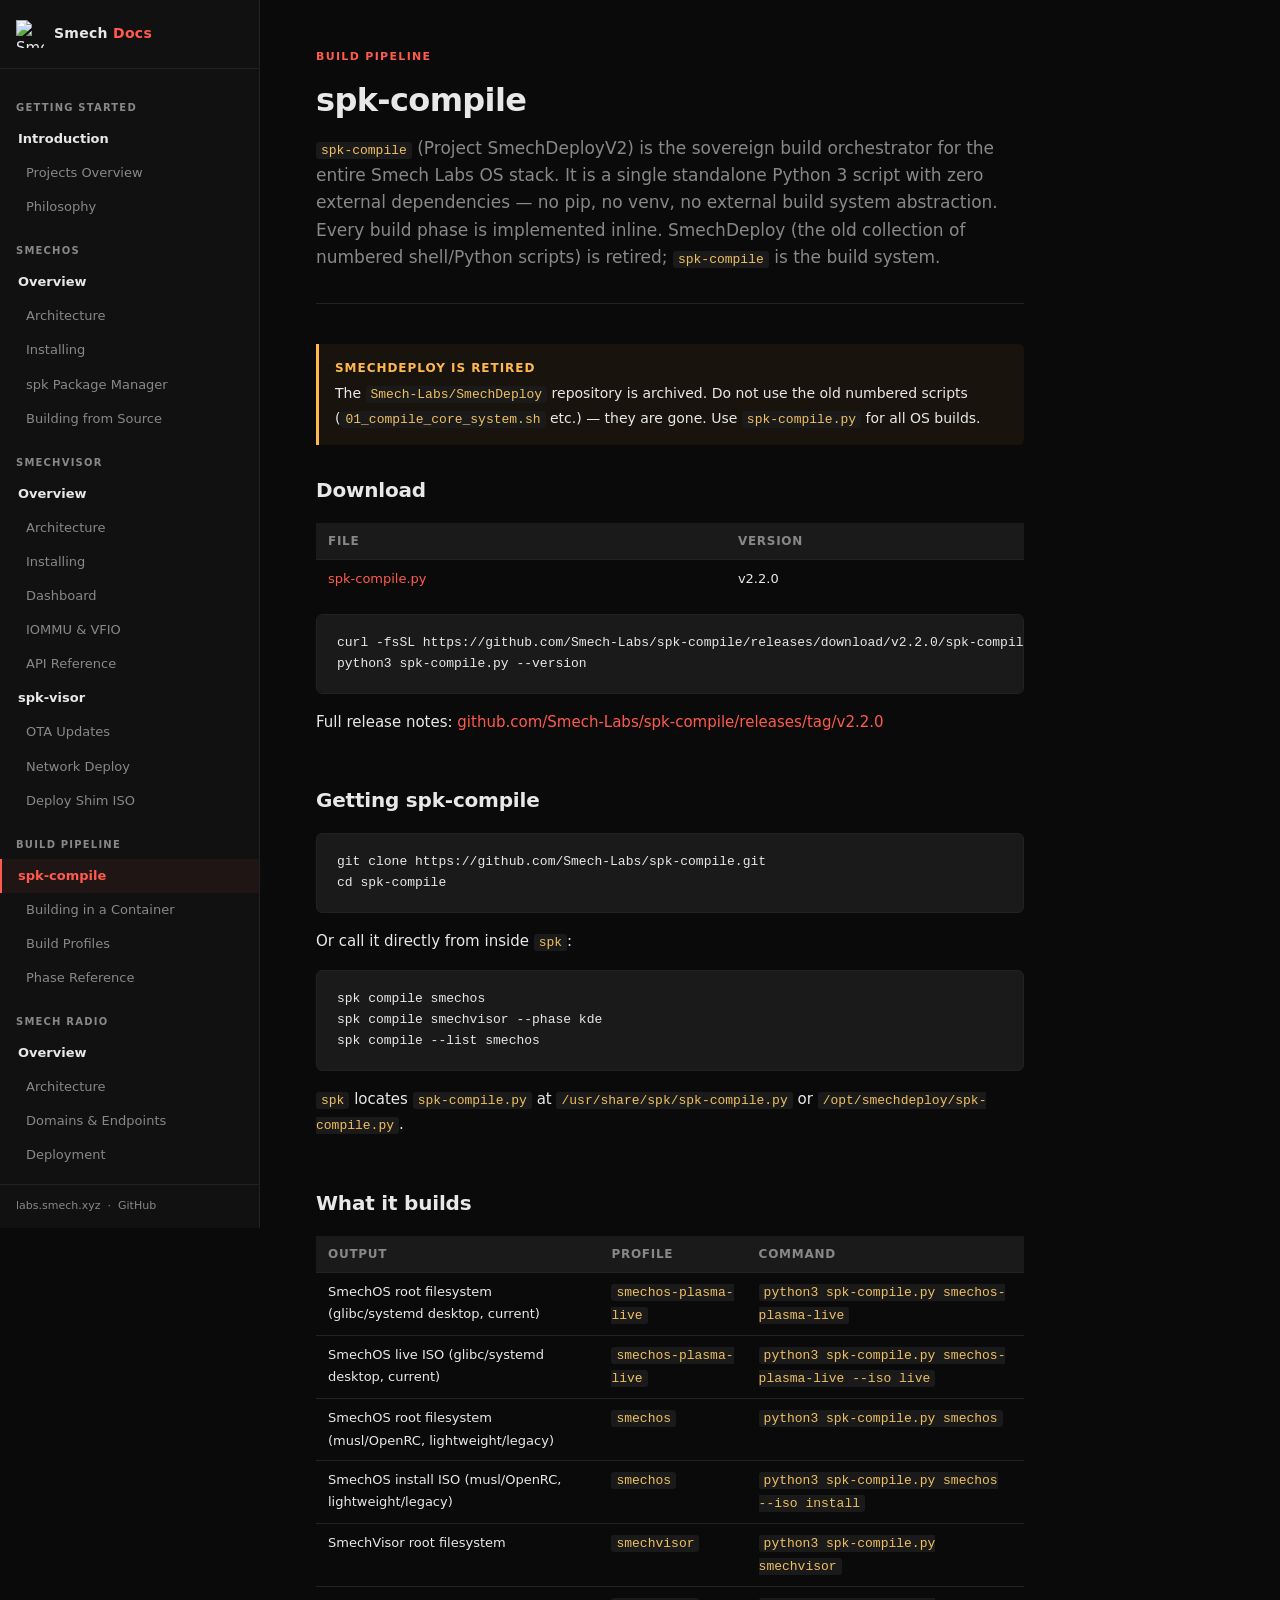
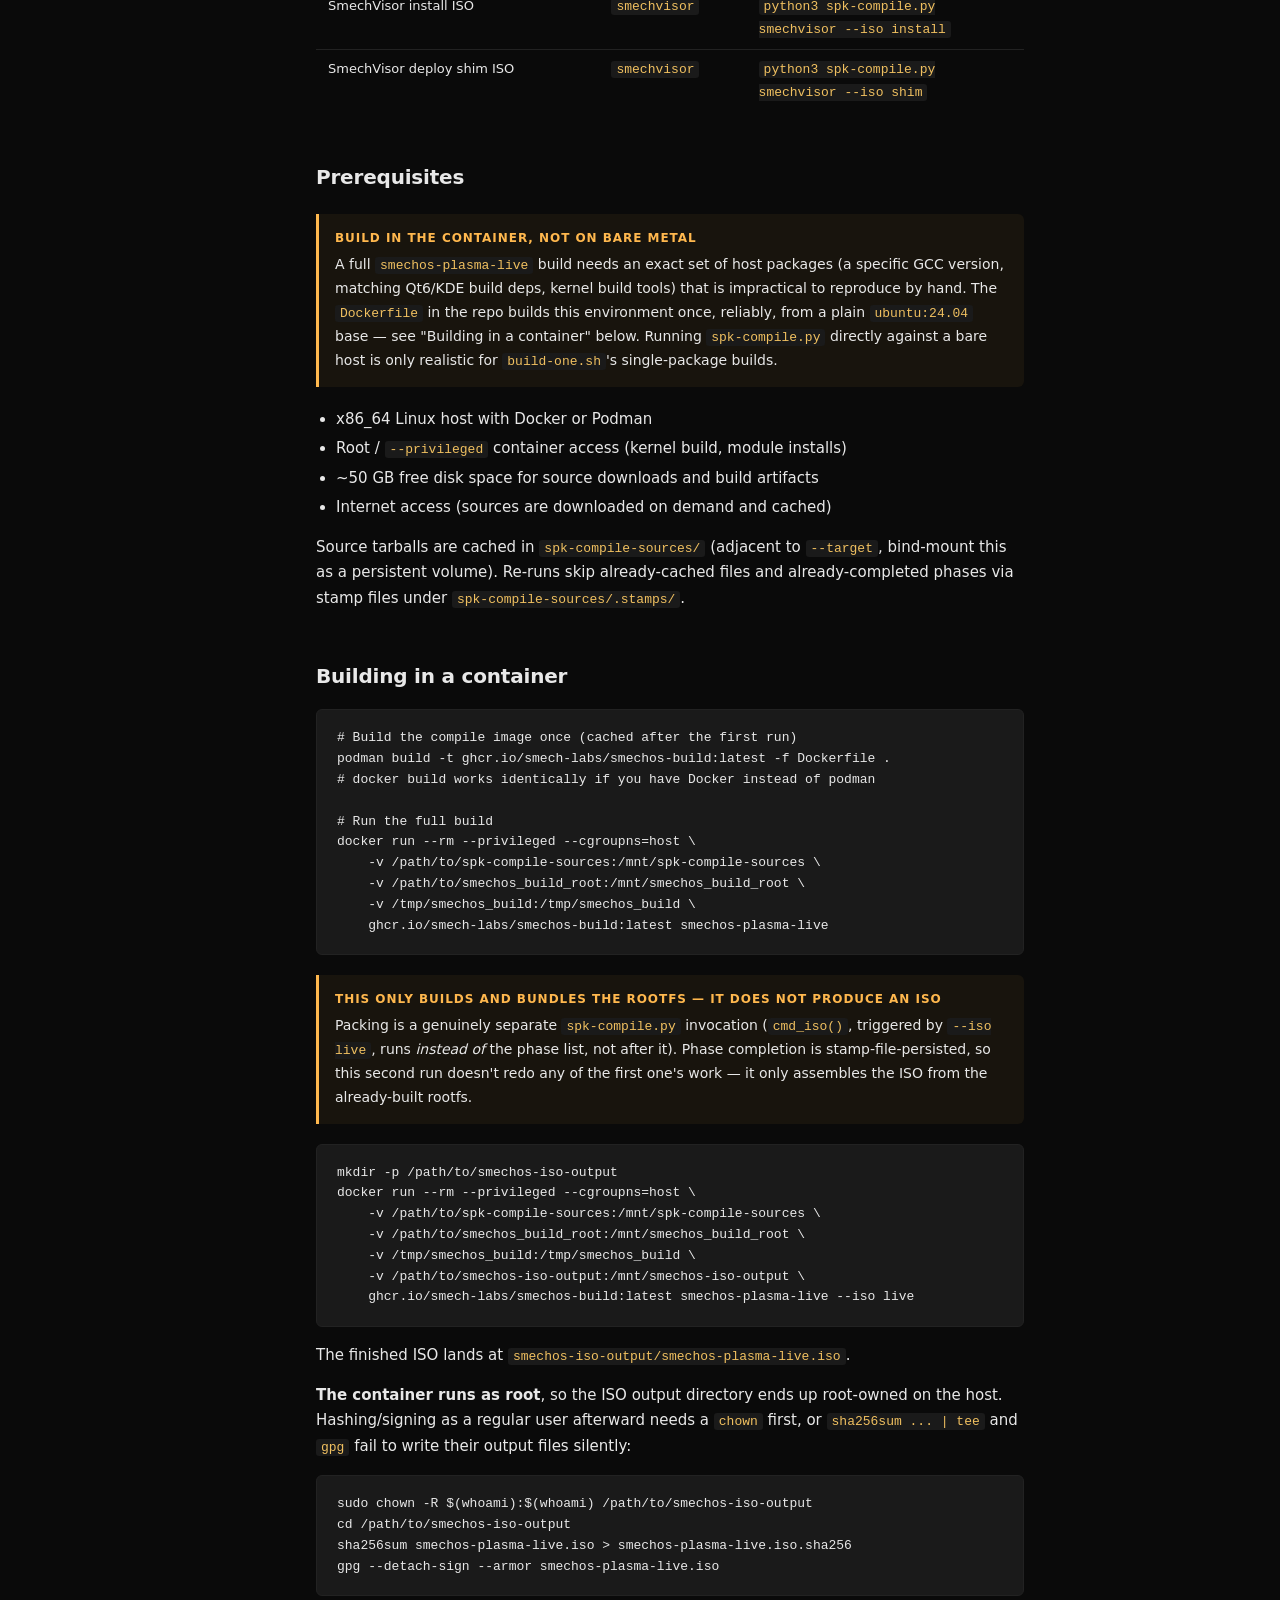
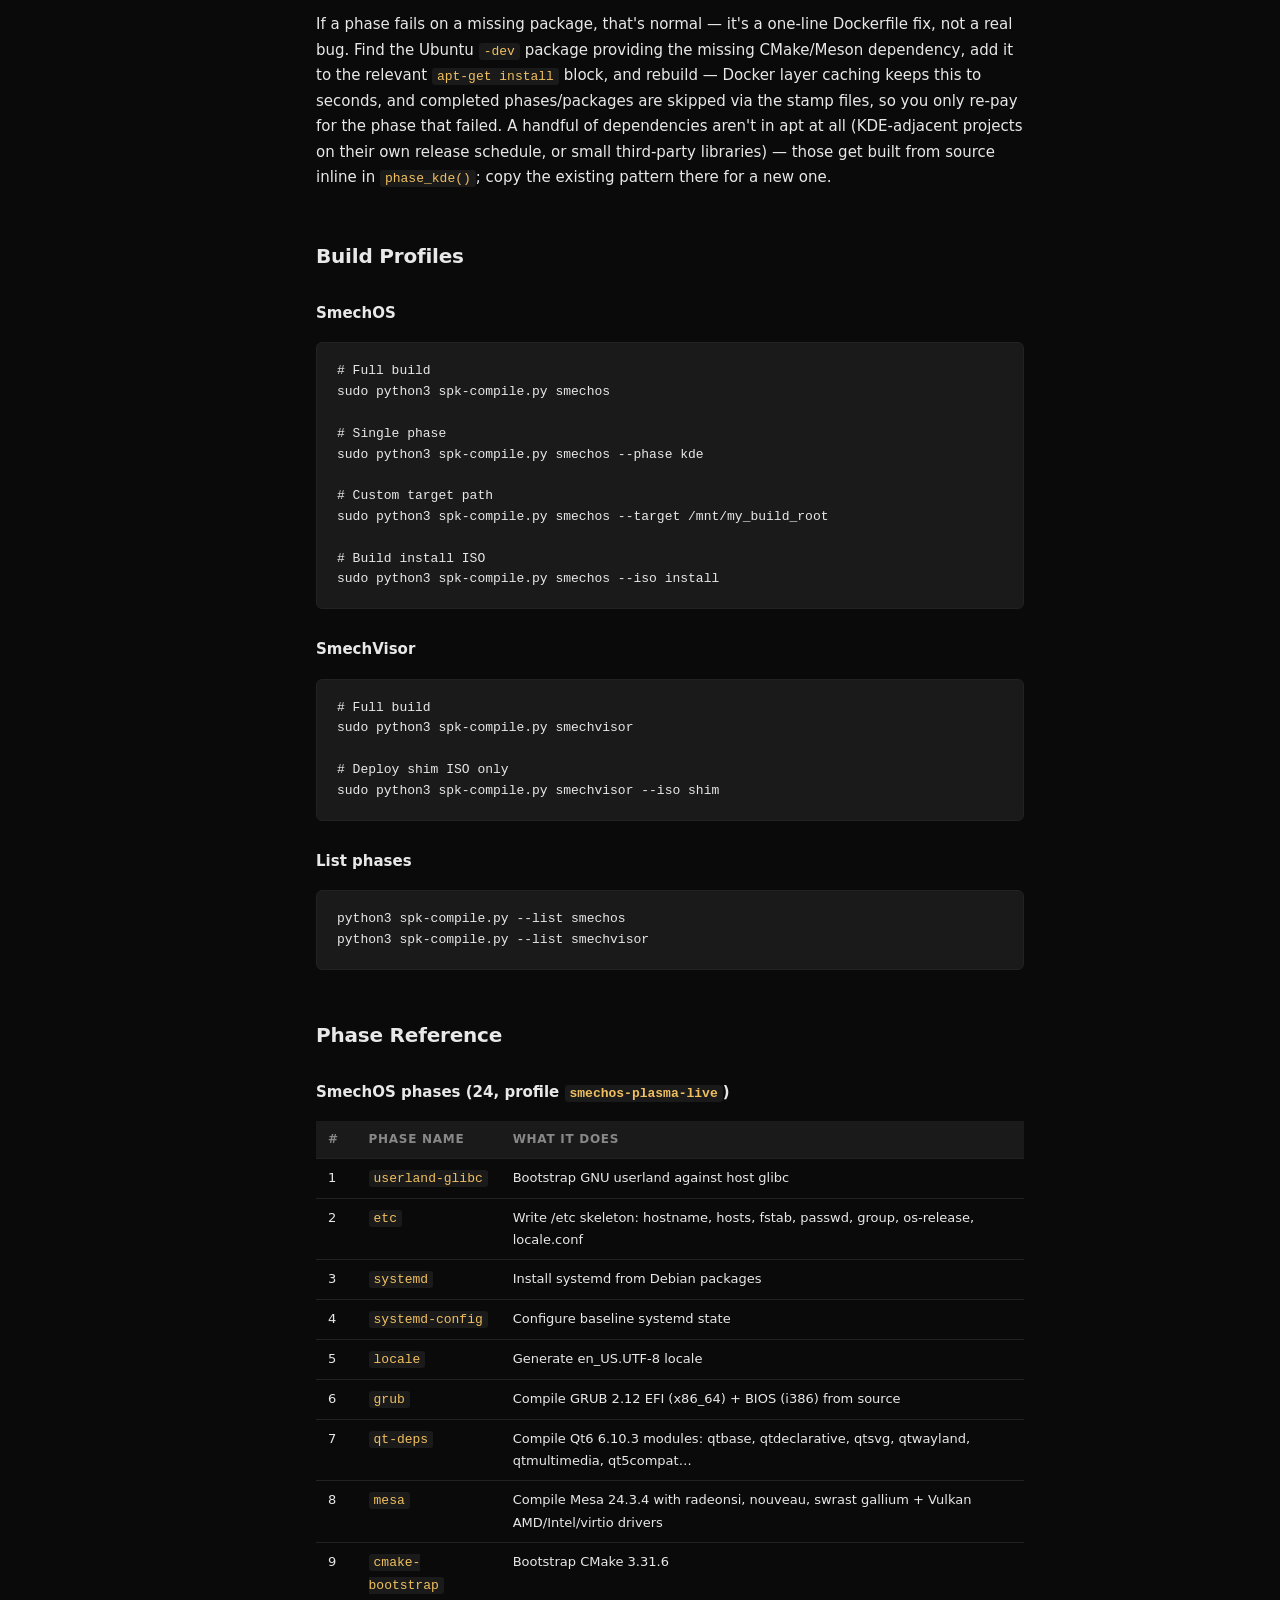
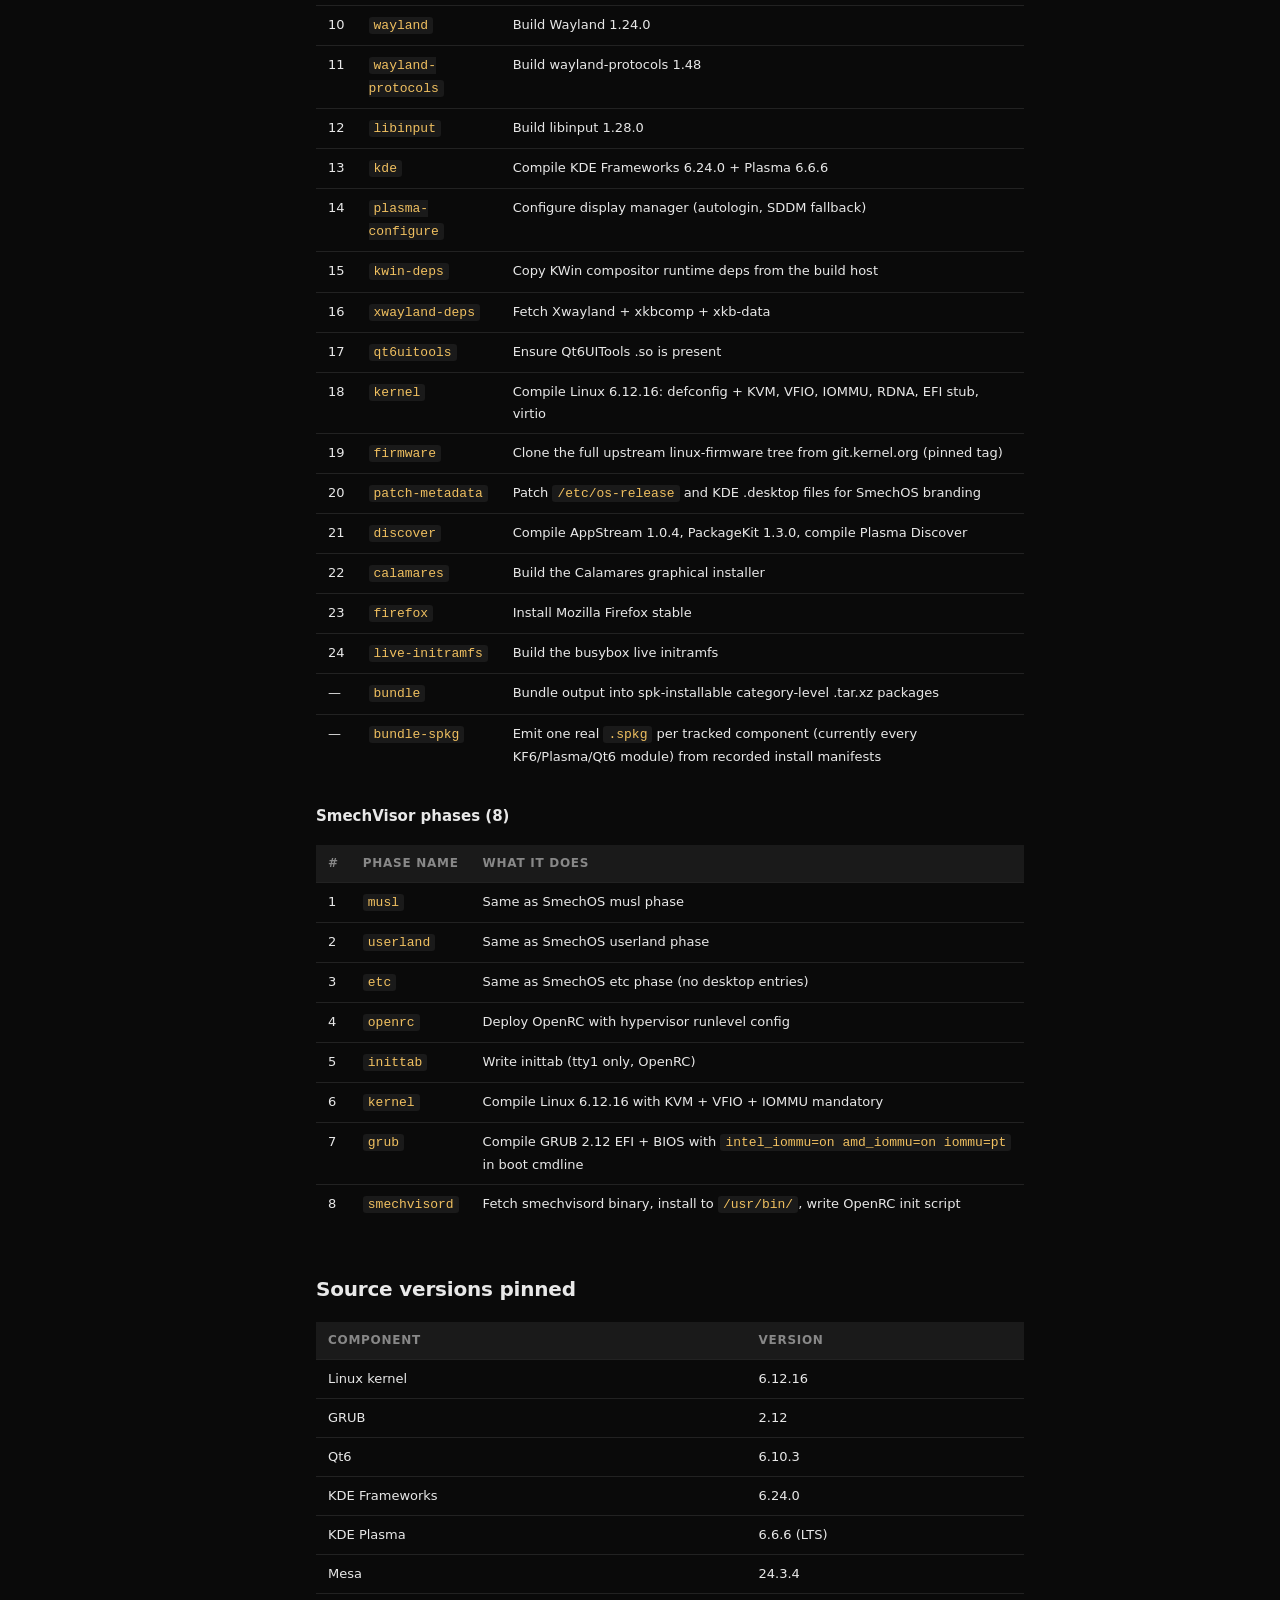
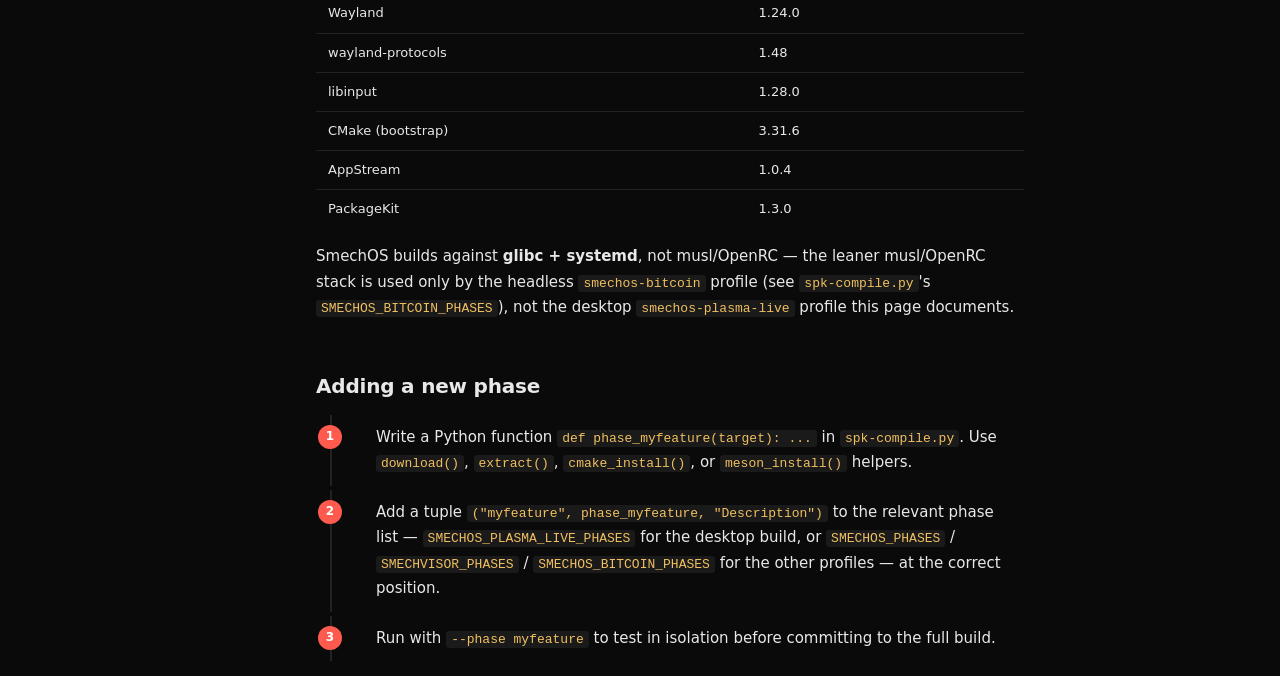
==== commit 5202c0a7: "Fix stale firmware description, document bundle-spkg phase The firmware phase row still described th" ====
--- a/smechdeploy.html
+++ b/smechdeploy.html
@@ -268,13 +268,14 @@
       <tr><td>16</td><td><code>xwayland-deps</code></td><td>Fetch Xwayland + xkbcomp + xkb-data</td></tr>
       <tr><td>17</td><td><code>qt6uitools</code></td><td>Ensure Qt6UITools .so is present</td></tr>
       <tr><td>18</td><td><code>kernel</code></td><td>Compile Linux 6.12.16: defconfig + KVM, VFIO, IOMMU, RDNA, EFI stub, virtio</td></tr>
-      <tr><td>19</td><td><code>firmware</code></td><td>Bundle GPU firmware (amdgpu + i915 + radeon)</td></tr>
+      <tr><td>19</td><td><code>firmware</code></td><td>Clone the full upstream linux-firmware tree from git.kernel.org (pinned tag)</td></tr>
       <tr><td>20</td><td><code>patch-metadata</code></td><td>Patch <code>/etc/os-release</code> and KDE .desktop files for SmechOS branding</td></tr>
       <tr><td>21</td><td><code>discover</code></td><td>Compile AppStream 1.0.4, PackageKit 1.3.0, compile Plasma Discover</td></tr>
       <tr><td>22</td><td><code>calamares</code></td><td>Build the Calamares graphical installer</td></tr>
       <tr><td>23</td><td><code>firefox</code></td><td>Install Mozilla Firefox stable</td></tr>
       <tr><td>24</td><td><code>live-initramfs</code></td><td>Build the busybox live initramfs</td></tr>
-      <tr><td>—</td><td><code>bundle</code></td><td>Bundle output into spk-installable .tar.xz packages</td></tr>
+      <tr><td>—</td><td><code>bundle</code></td><td>Bundle output into spk-installable category-level .tar.xz packages</td></tr>
+      <tr><td>—</td><td><code>bundle-spkg</code></td><td>Emit one real <code>.spkg</code> per tracked component (currently every KF6/Plasma/Qt6 module) from recorded install manifests</td></tr>
     </tbody>
   </table>
 
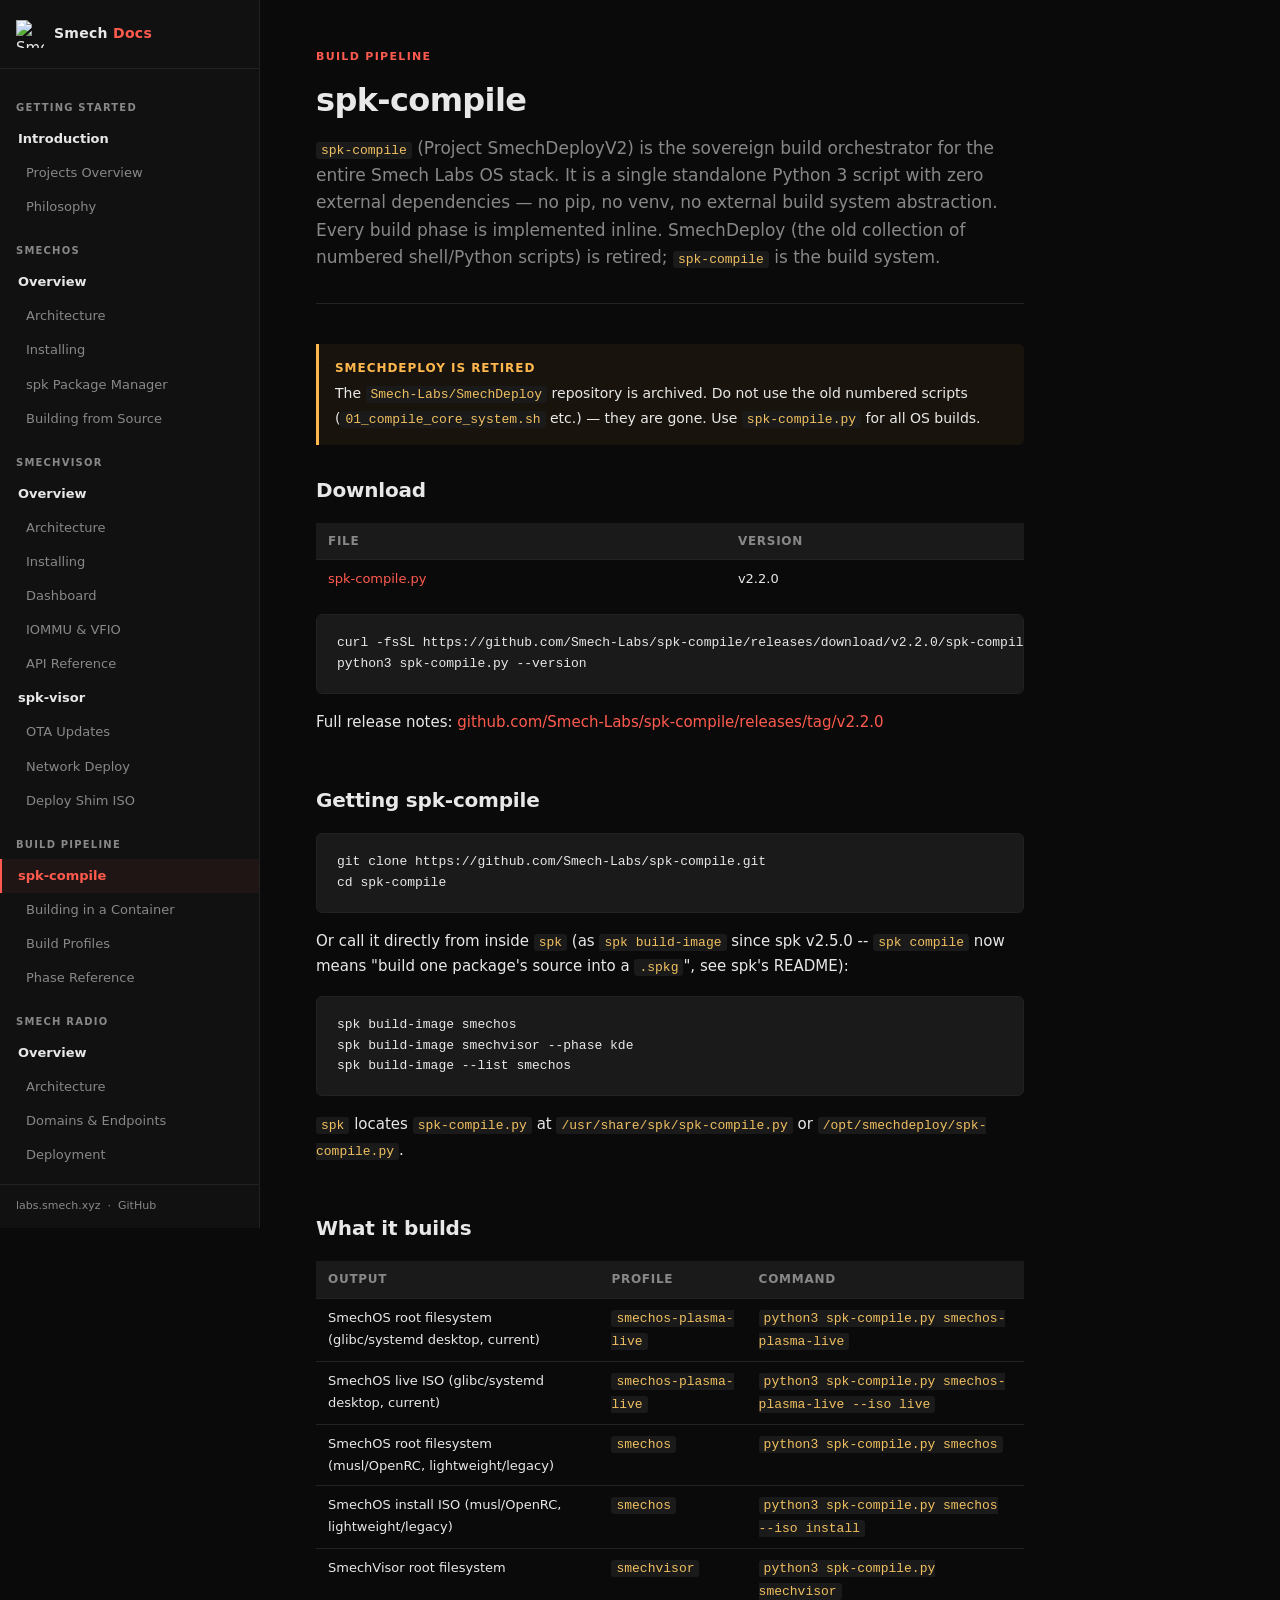
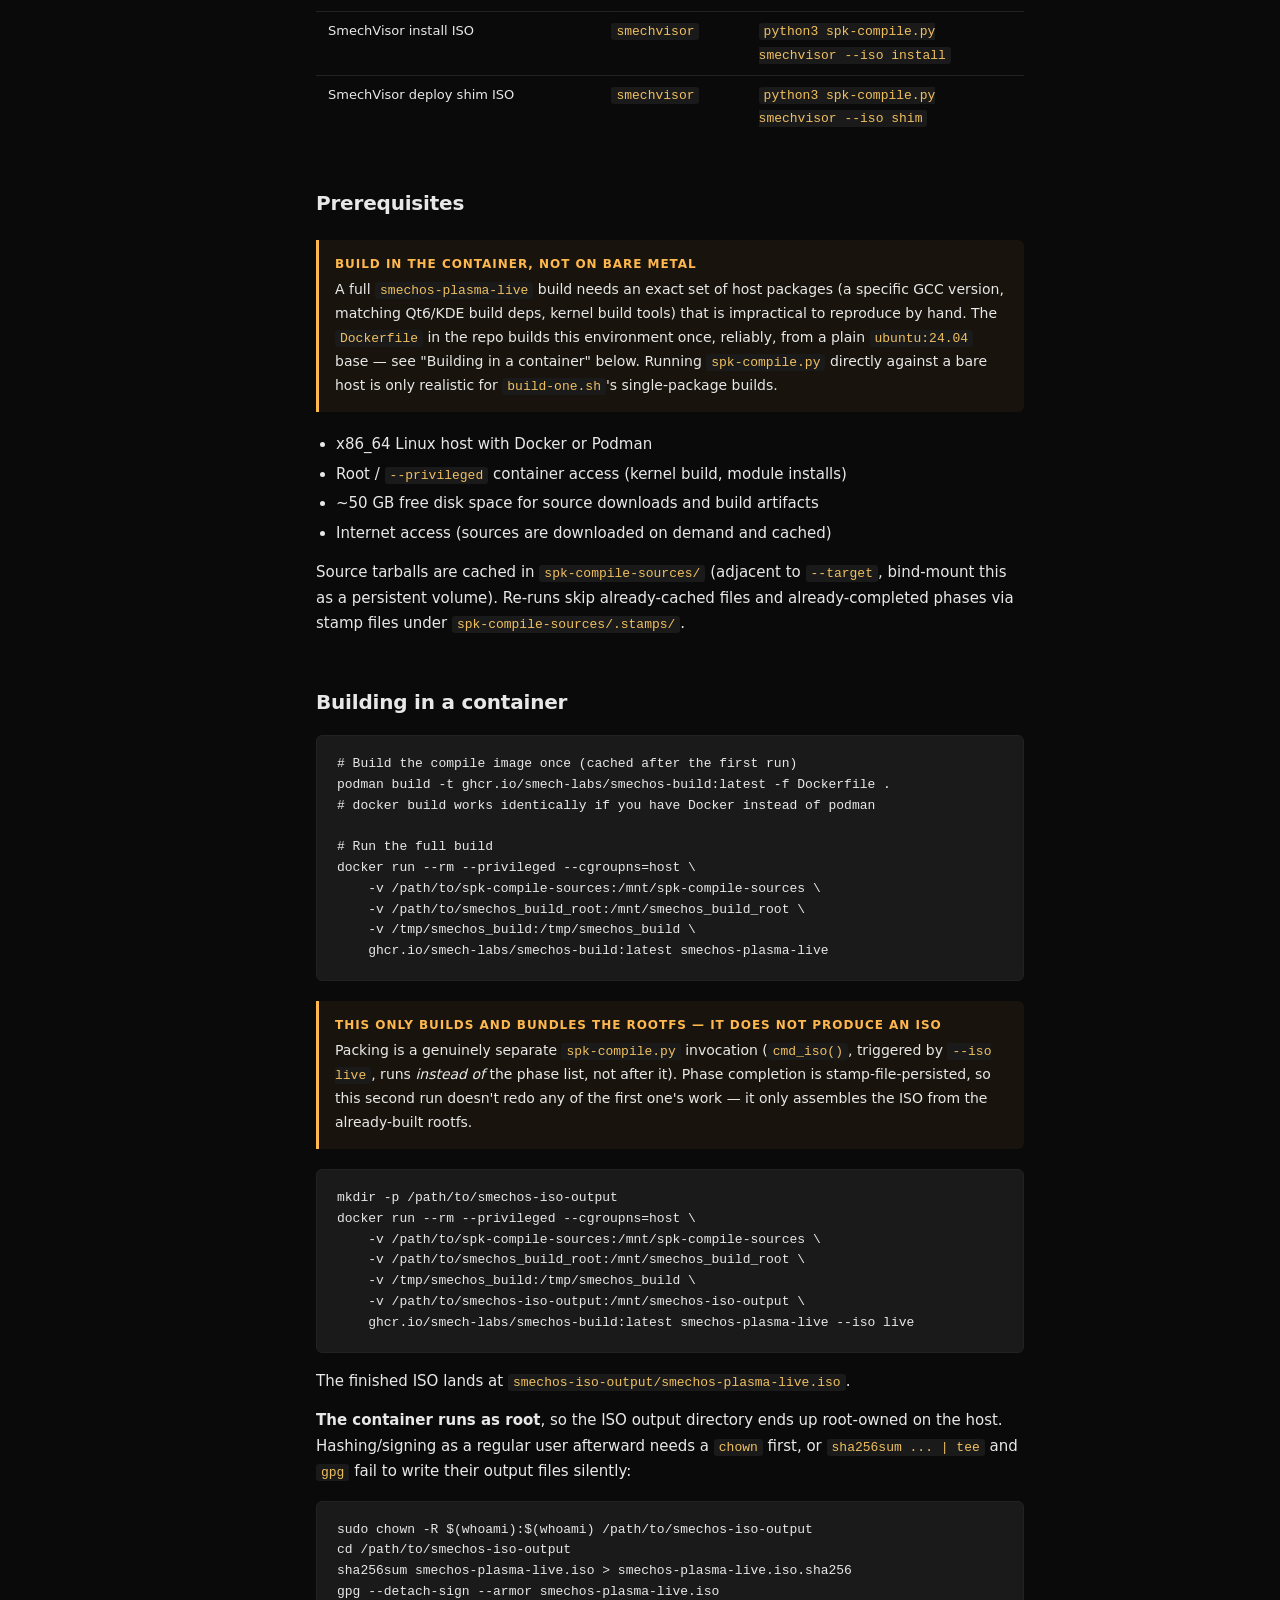
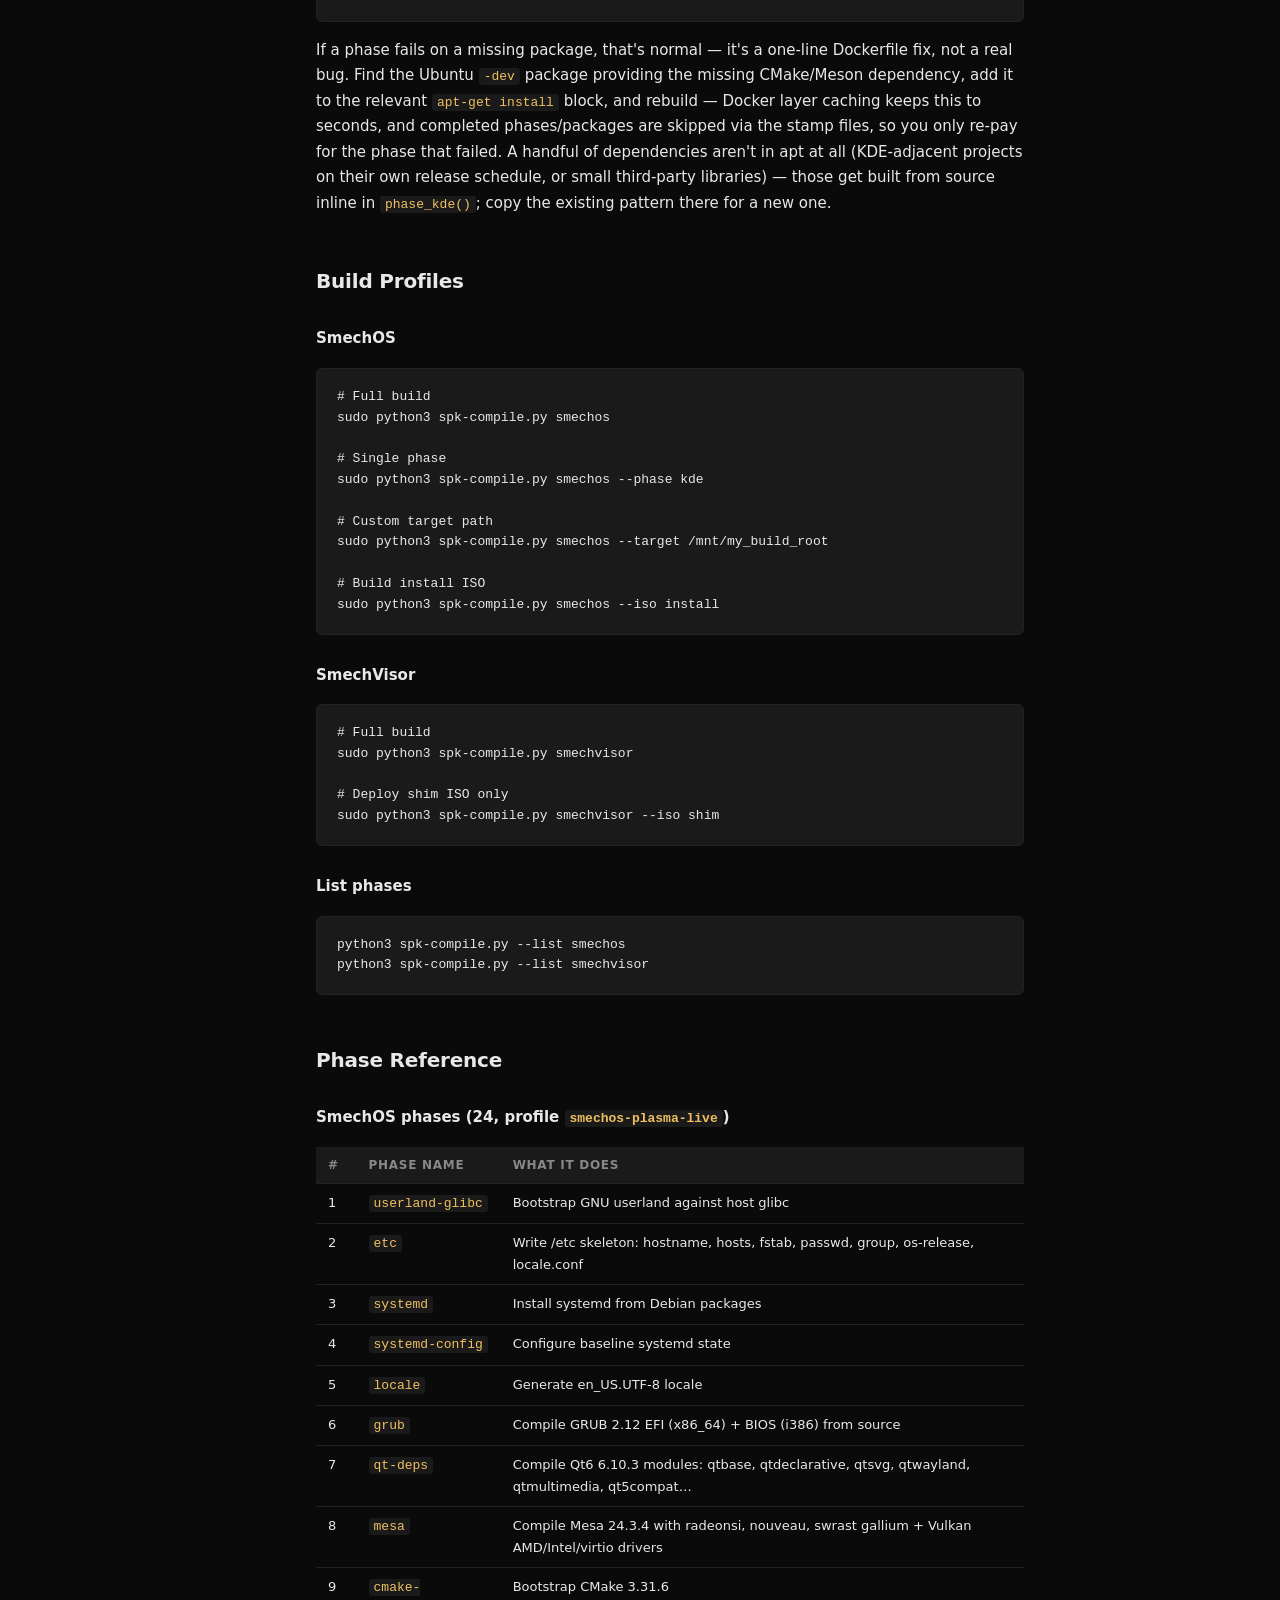
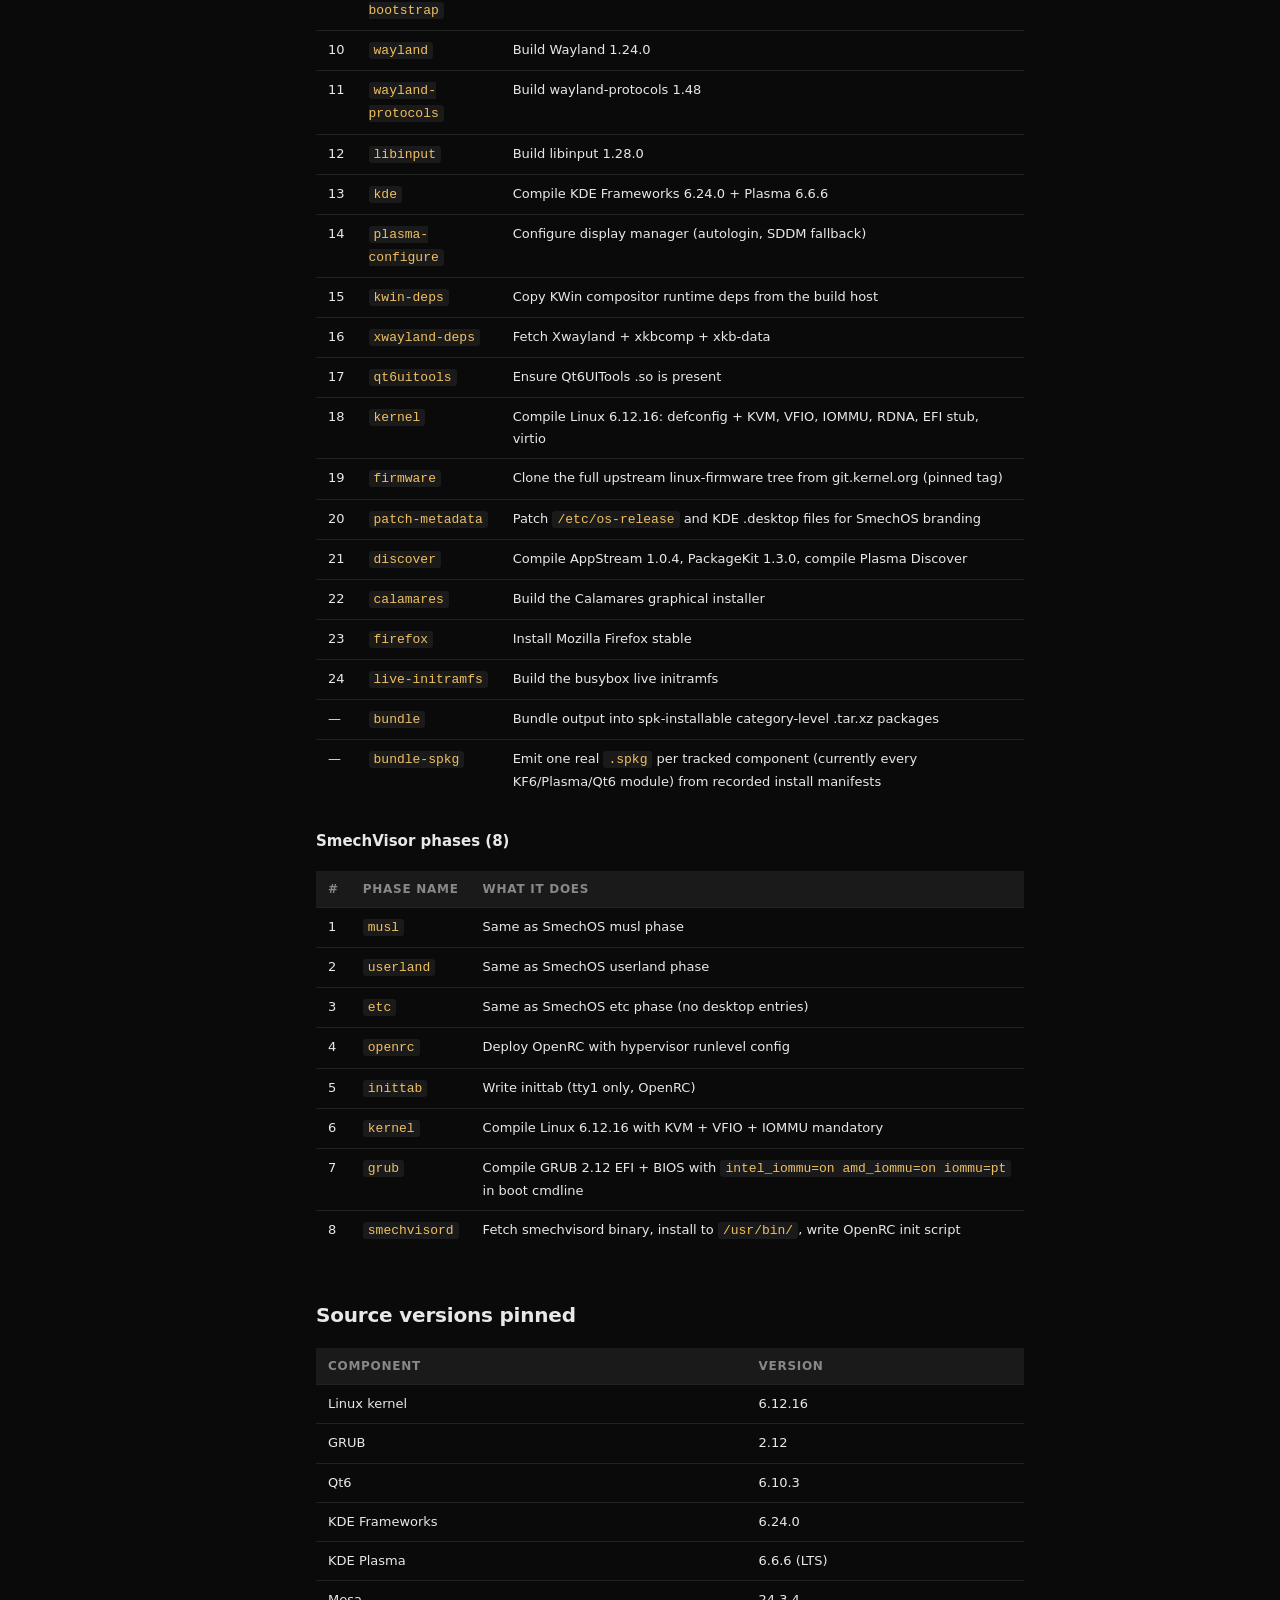
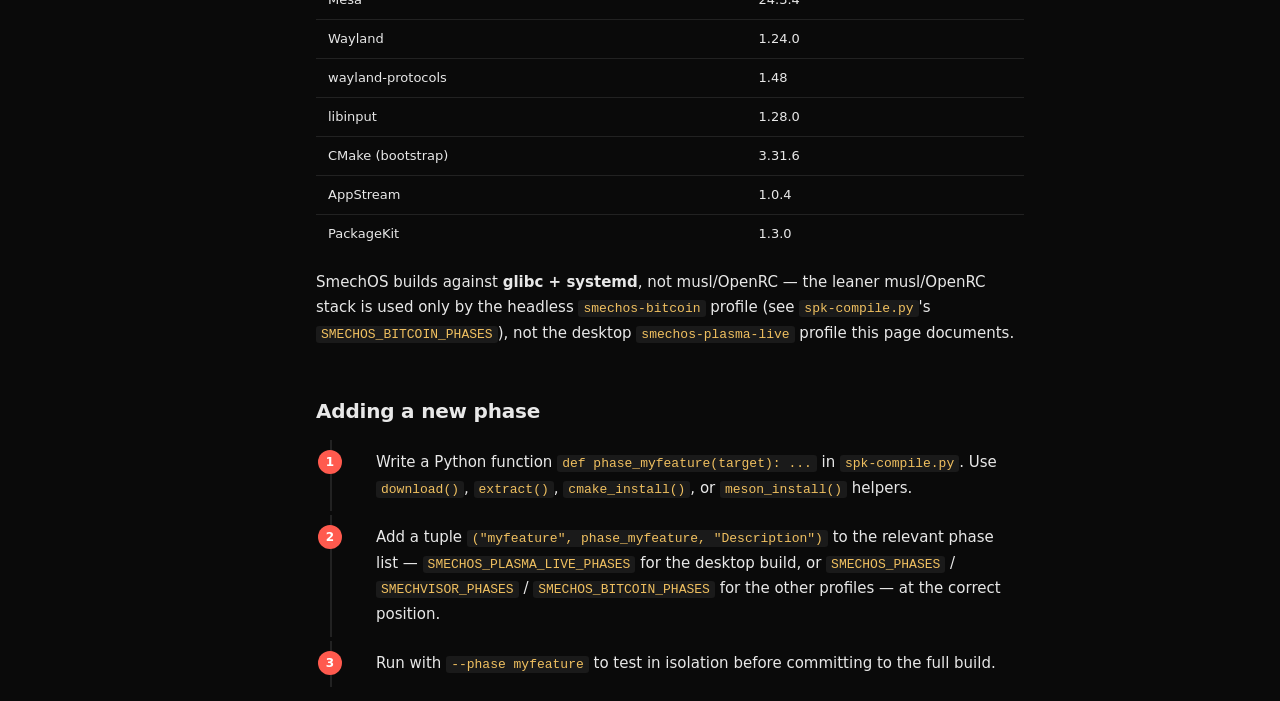
==== commit 34c1756c: "Update docs for spk build-image (spk compile now means single-package build) Co-Authored-By: Claude " ====
--- a/smechdeploy.html
+++ b/smechdeploy.html
@@ -96,10 +96,13 @@
   <h2>Getting spk-compile</h2>
   <pre><code>git clone https://github.com/Smech-Labs/spk-compile.git
 cd spk-compile</code></pre>
-  <p>Or call it directly from inside <code>spk</code>:</p>
-  <pre><code>spk compile smechos
-spk compile smechvisor --phase kde
-spk compile --list smechos</code></pre>
+  <p>Or call it directly from inside <code>spk</code> (as
+     <code>spk build-image</code> since spk v2.5.0 -- <code>spk compile</code>
+     now means "build one package's source into a <code>.spkg</code>",
+     see spk's README):</p>
+  <pre><code>spk build-image smechos
+spk build-image smechvisor --phase kde
+spk build-image --list smechos</code></pre>
   <p><code>spk</code> locates <code>spk-compile.py</code> at
      <code>/usr/share/spk/spk-compile.py</code> or
      <code>/opt/smechdeploy/spk-compile.py</code>.</p>
